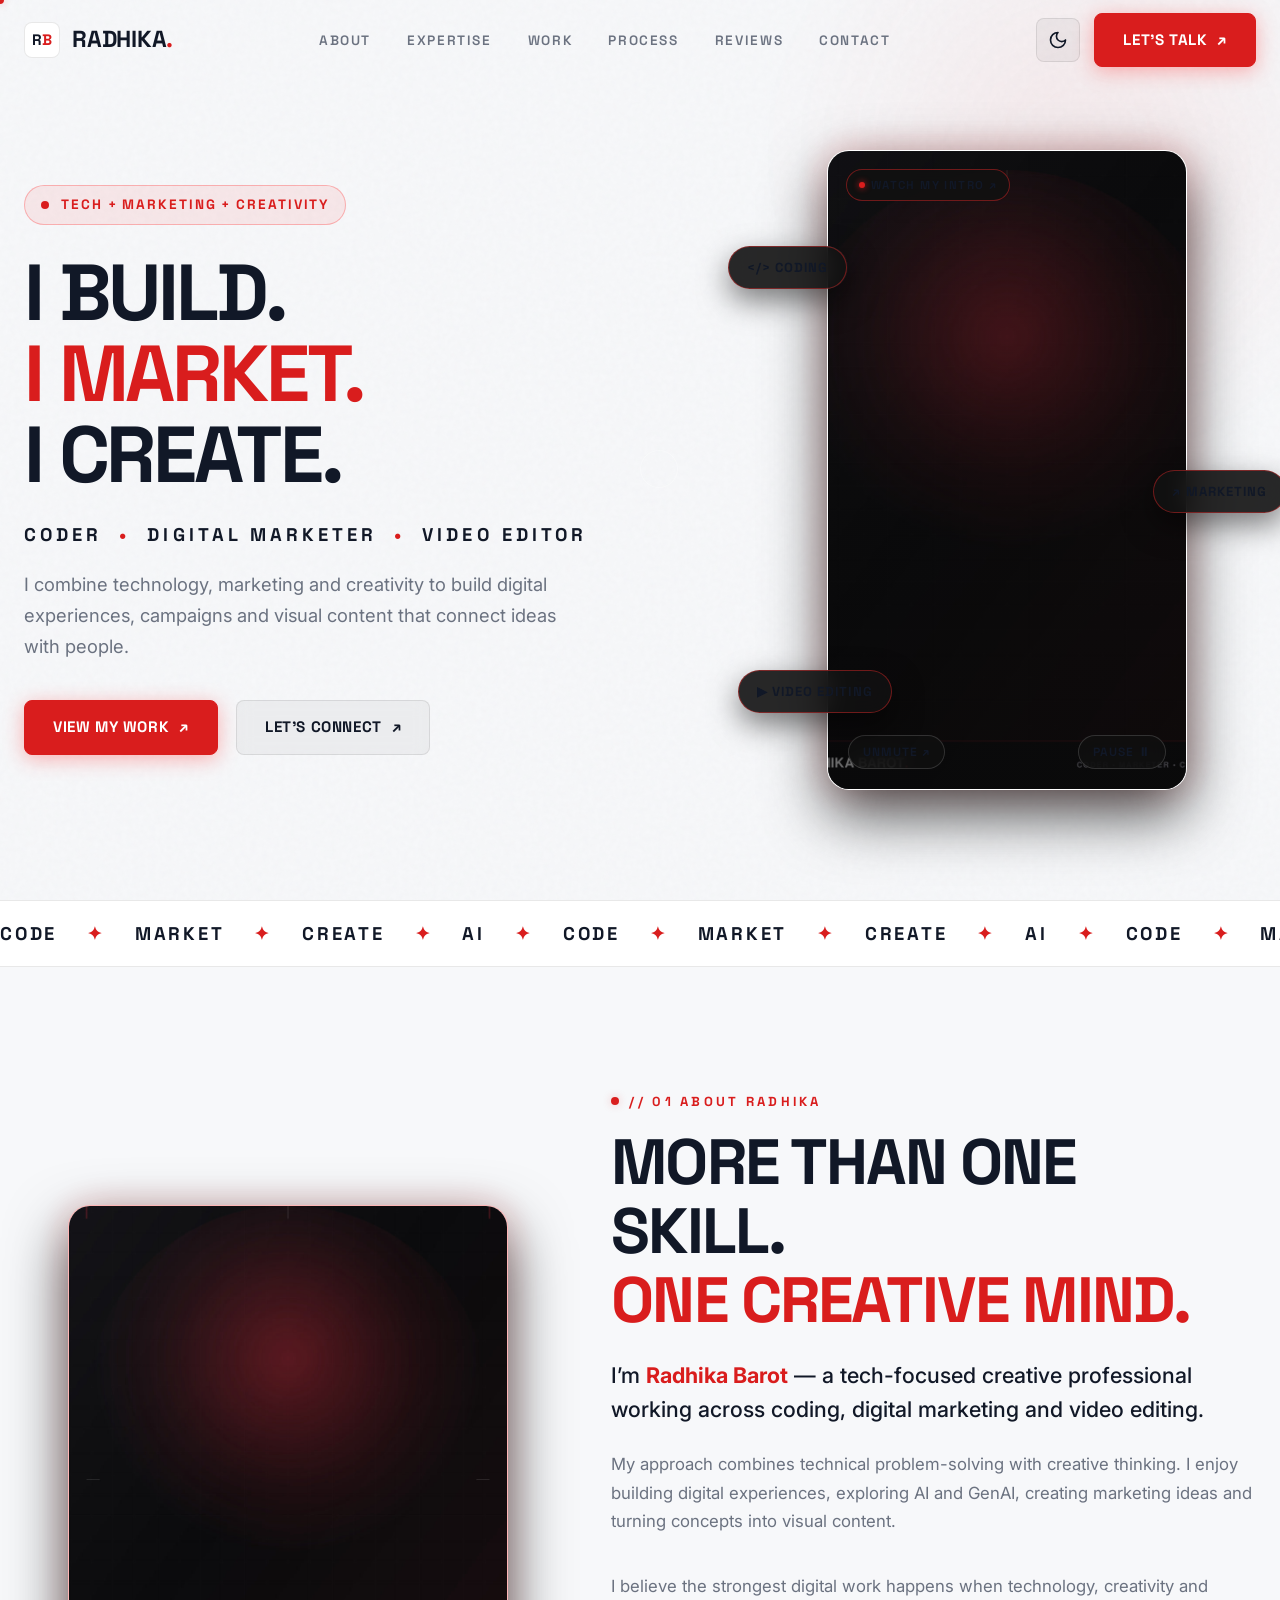
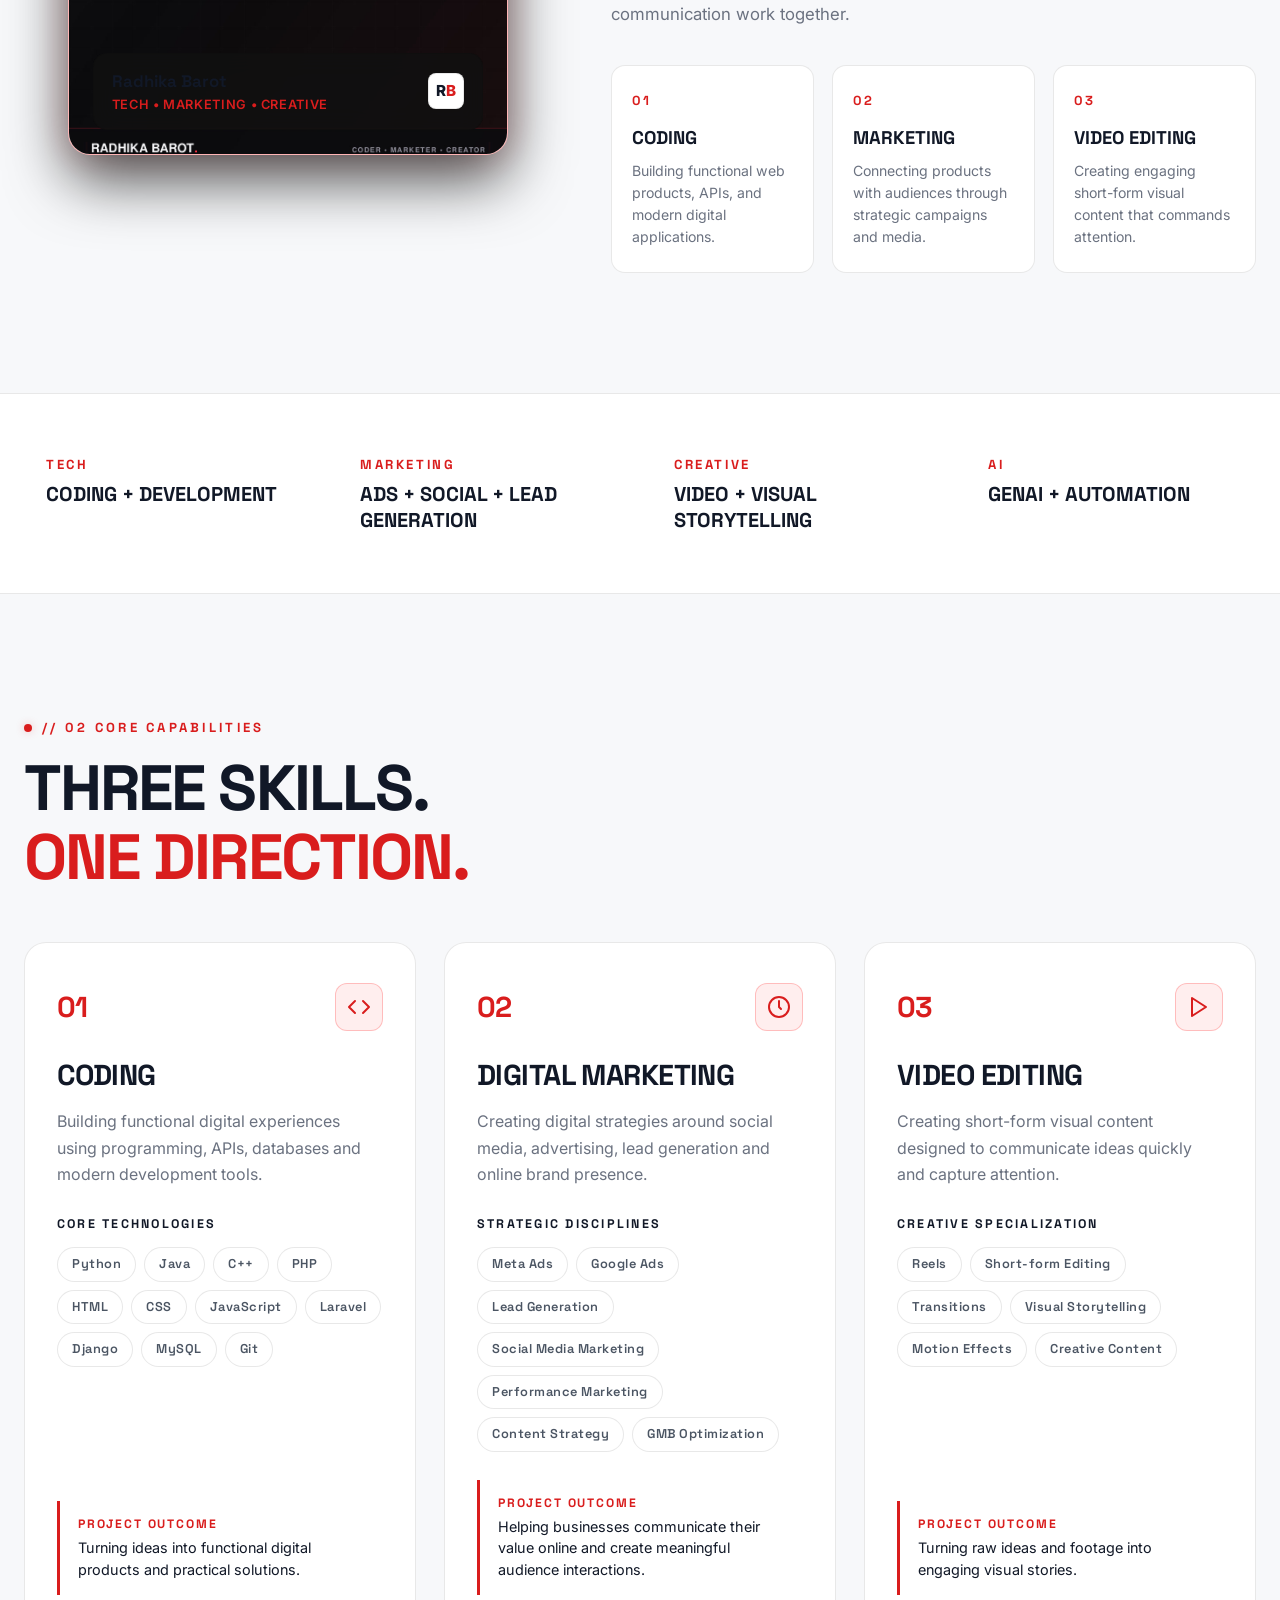
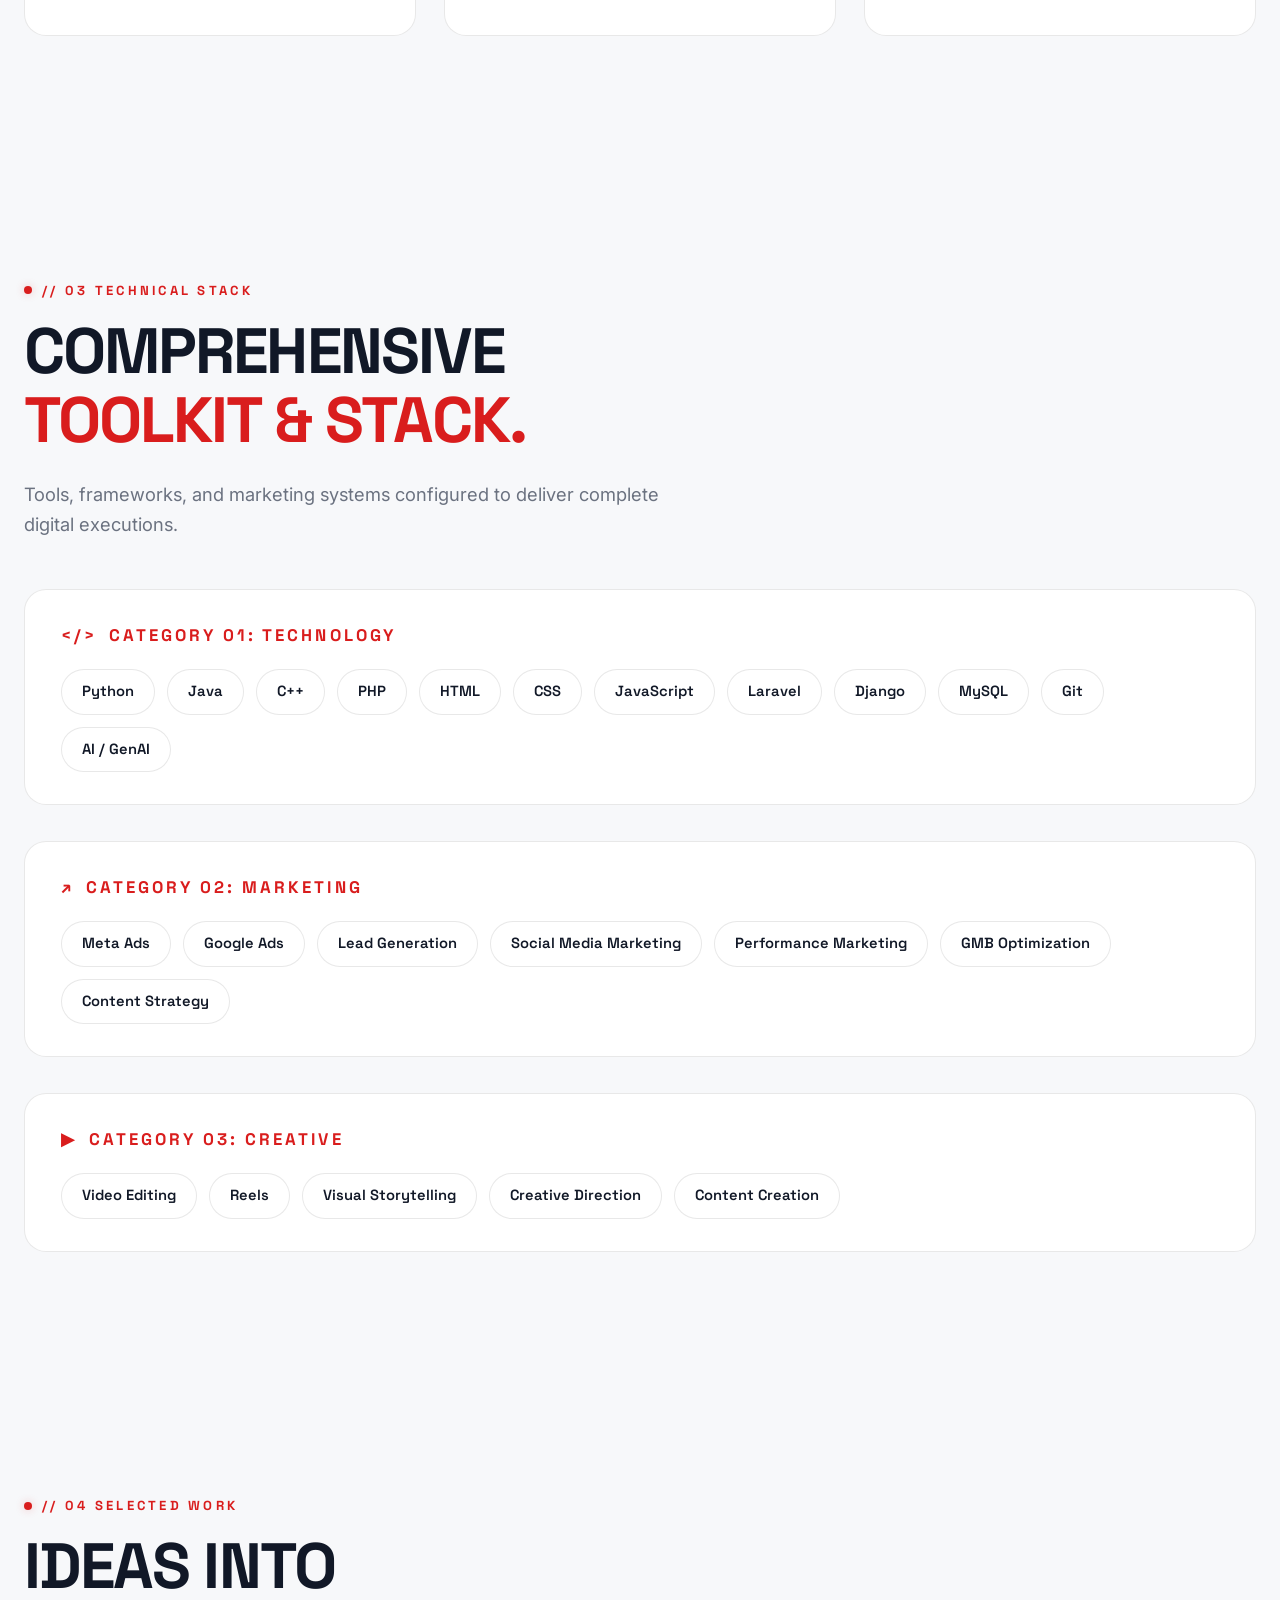
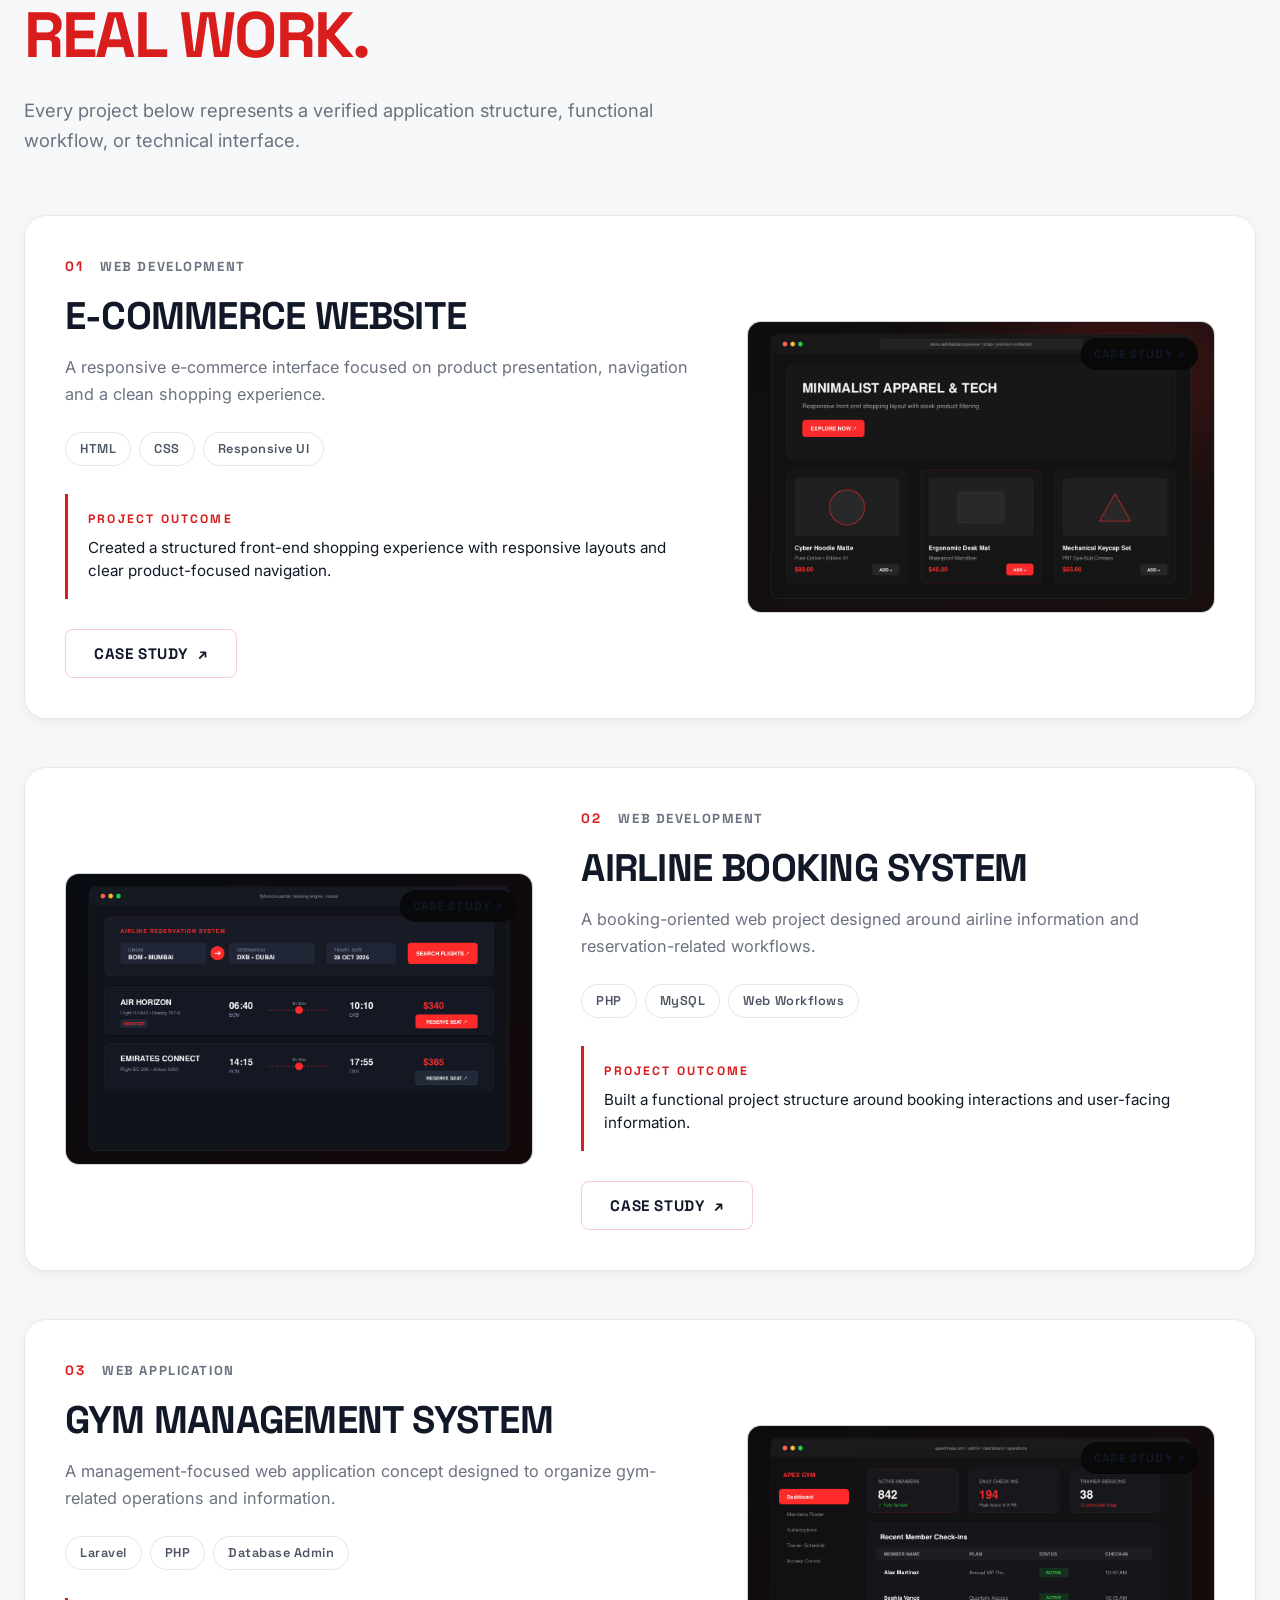
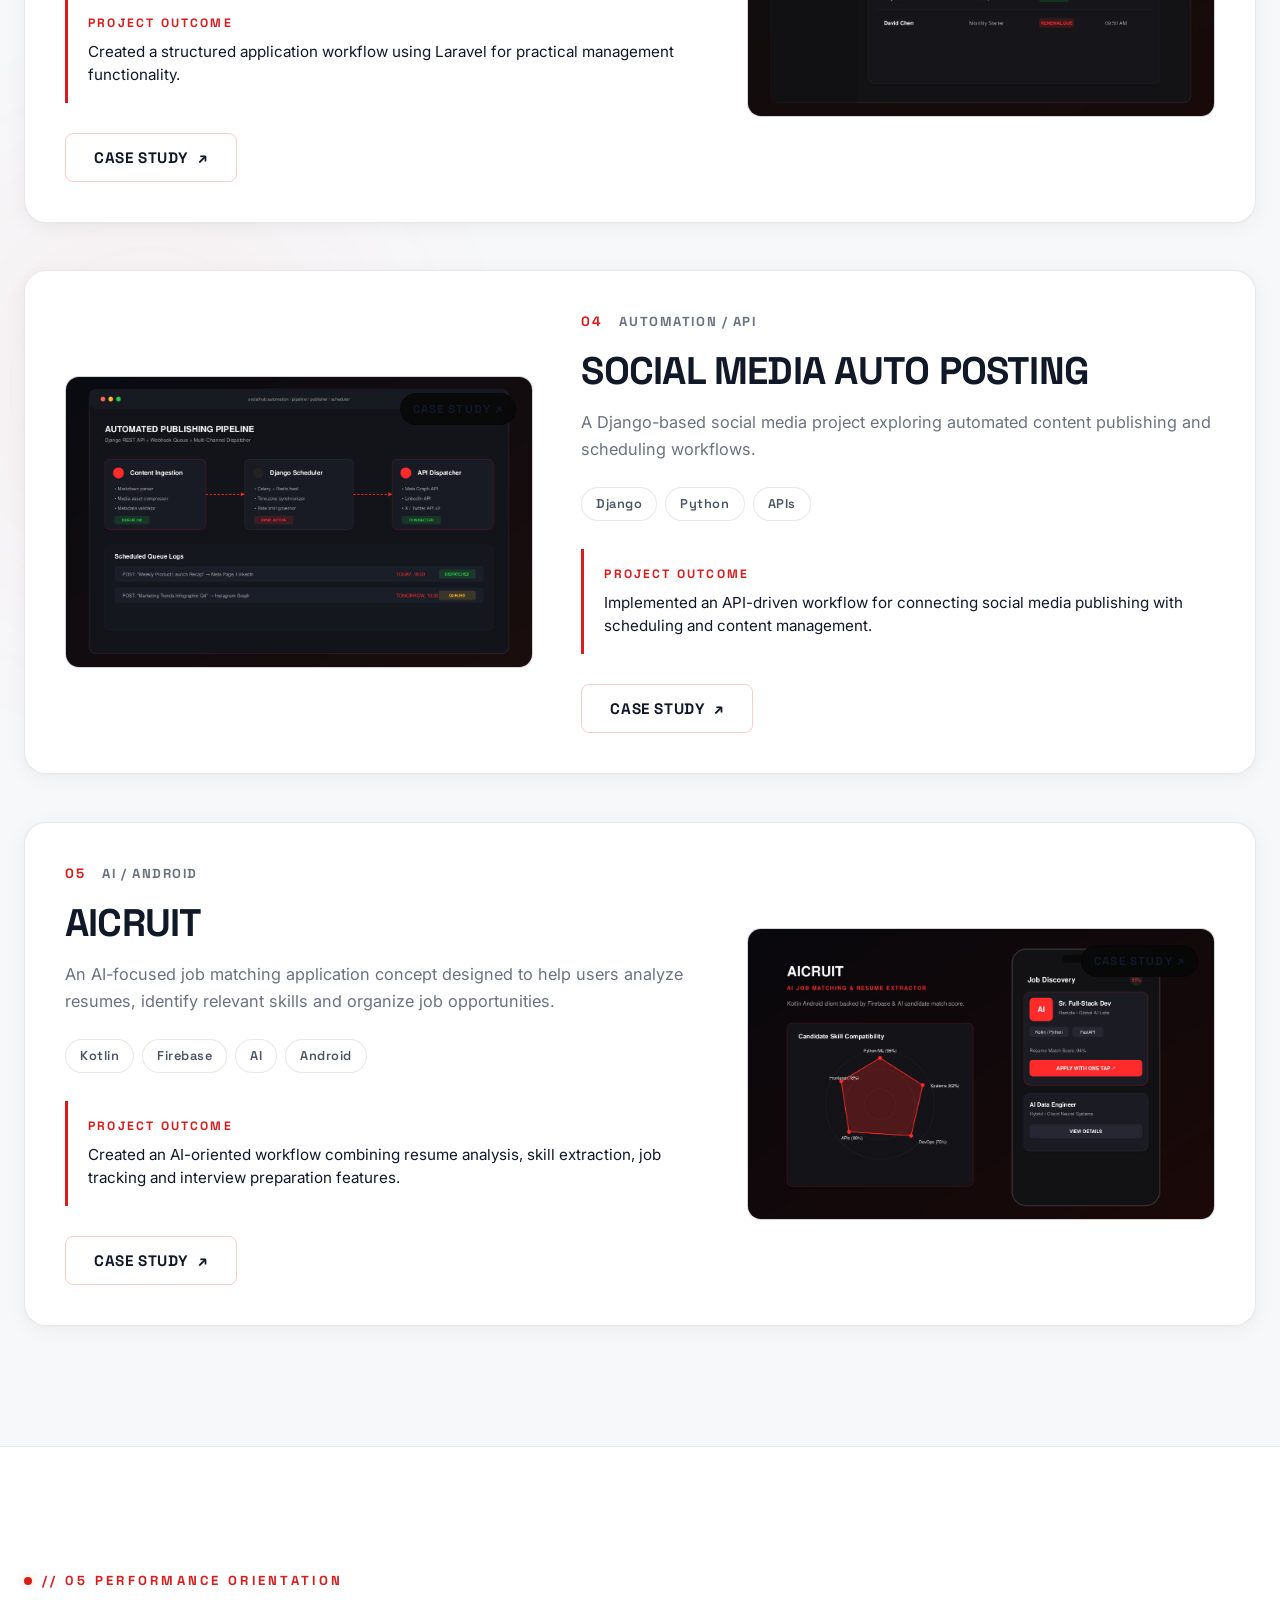
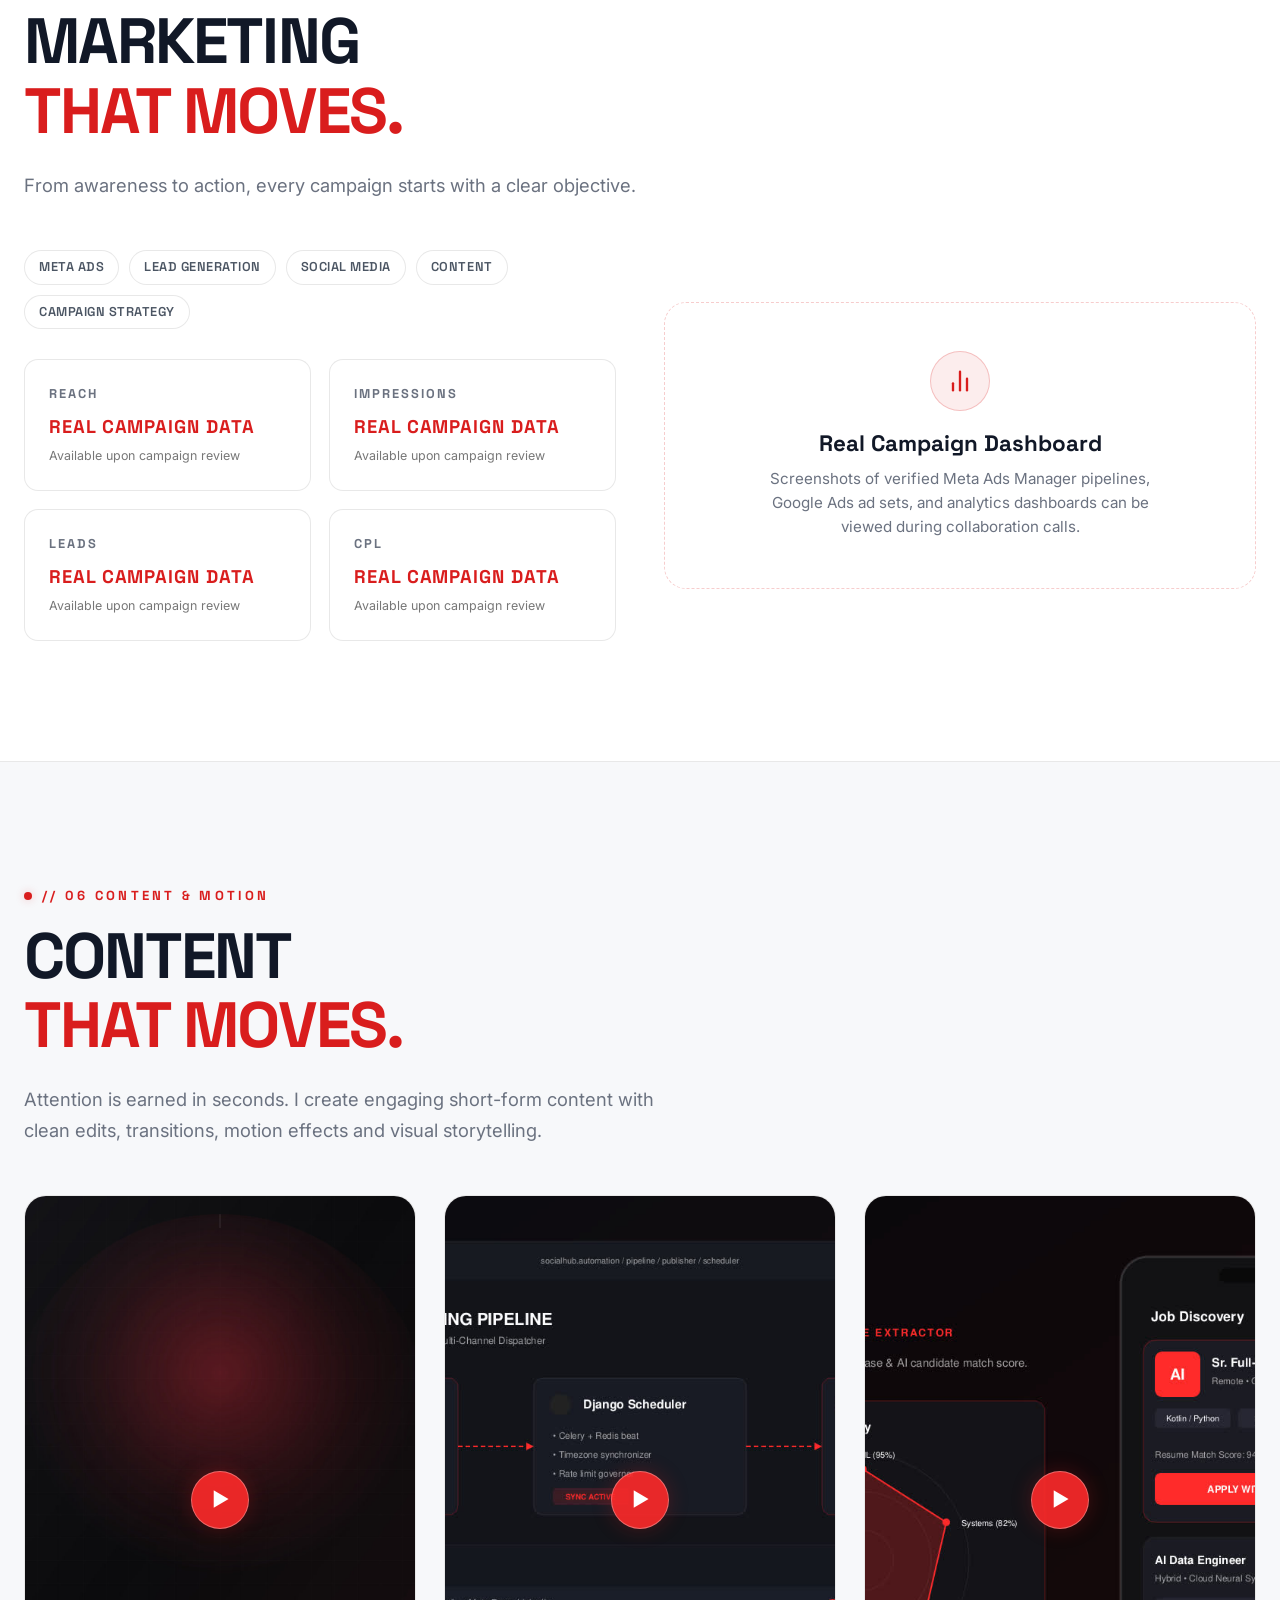
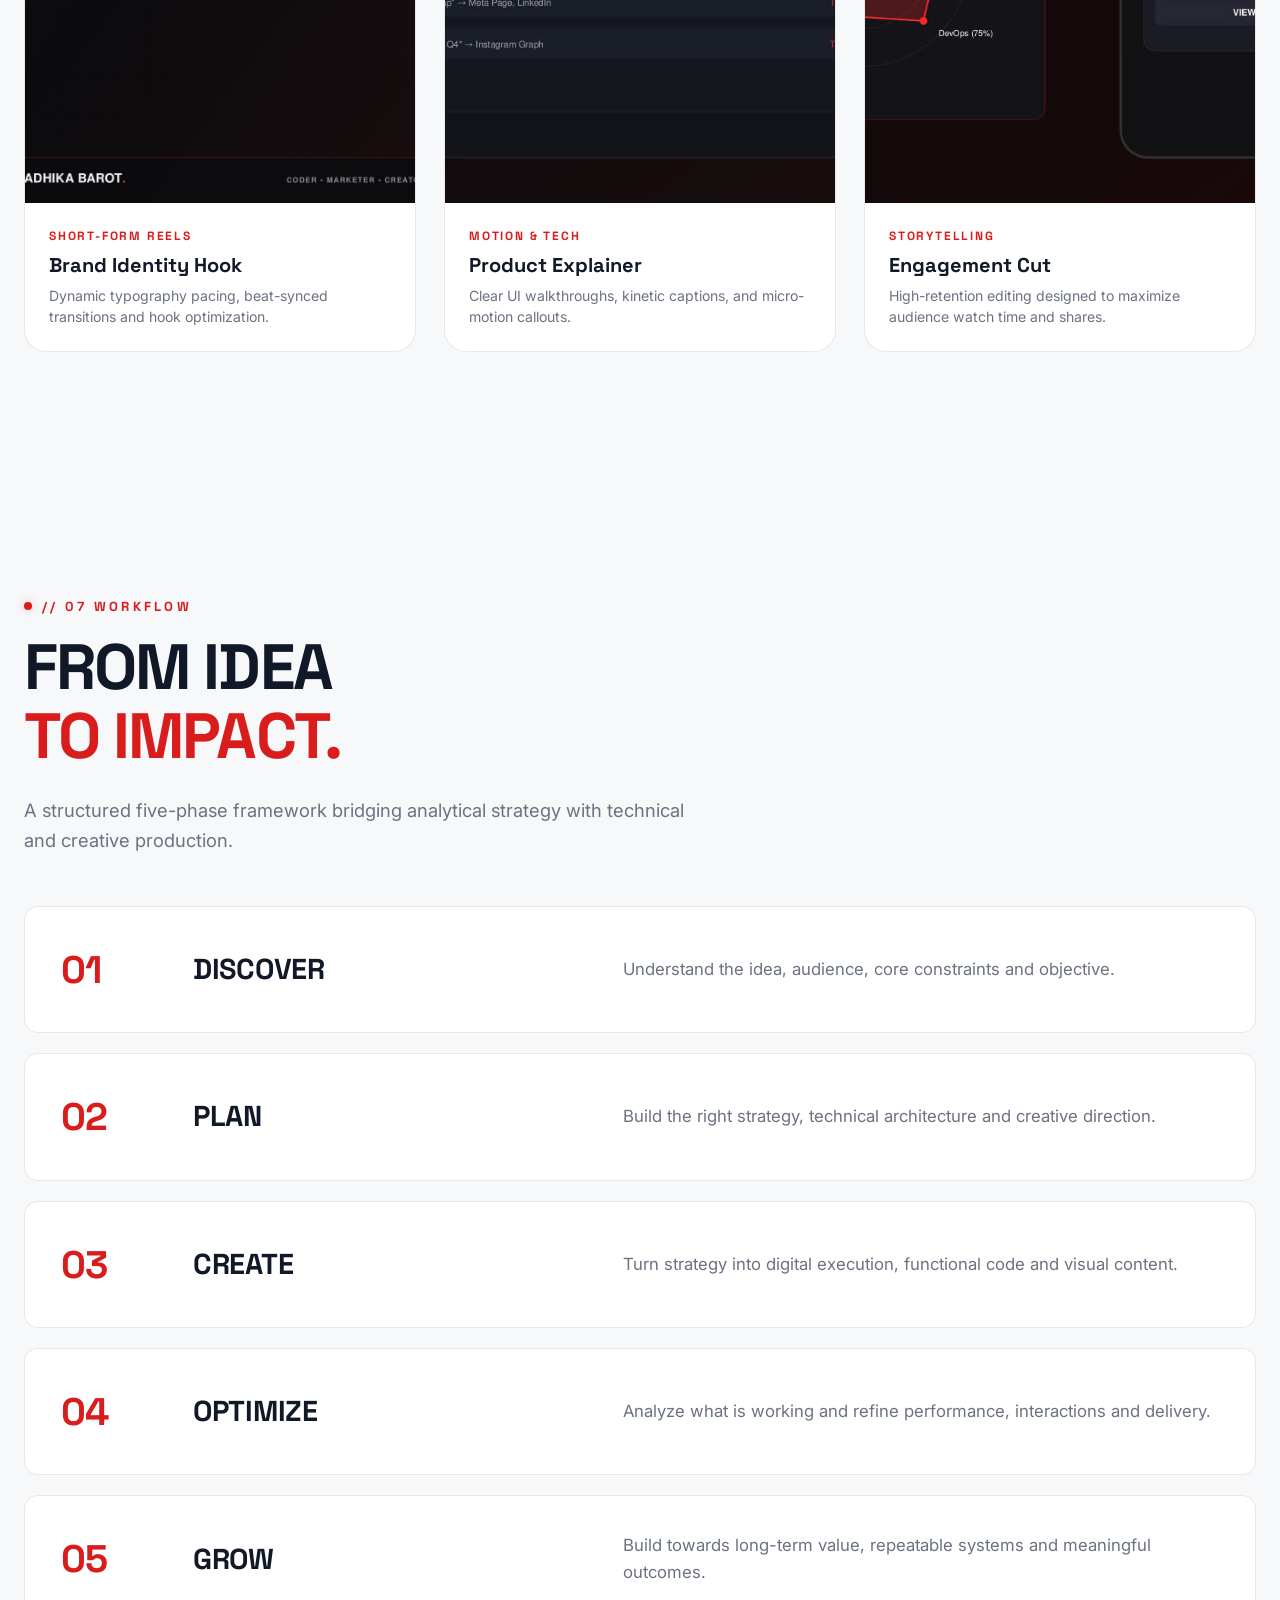
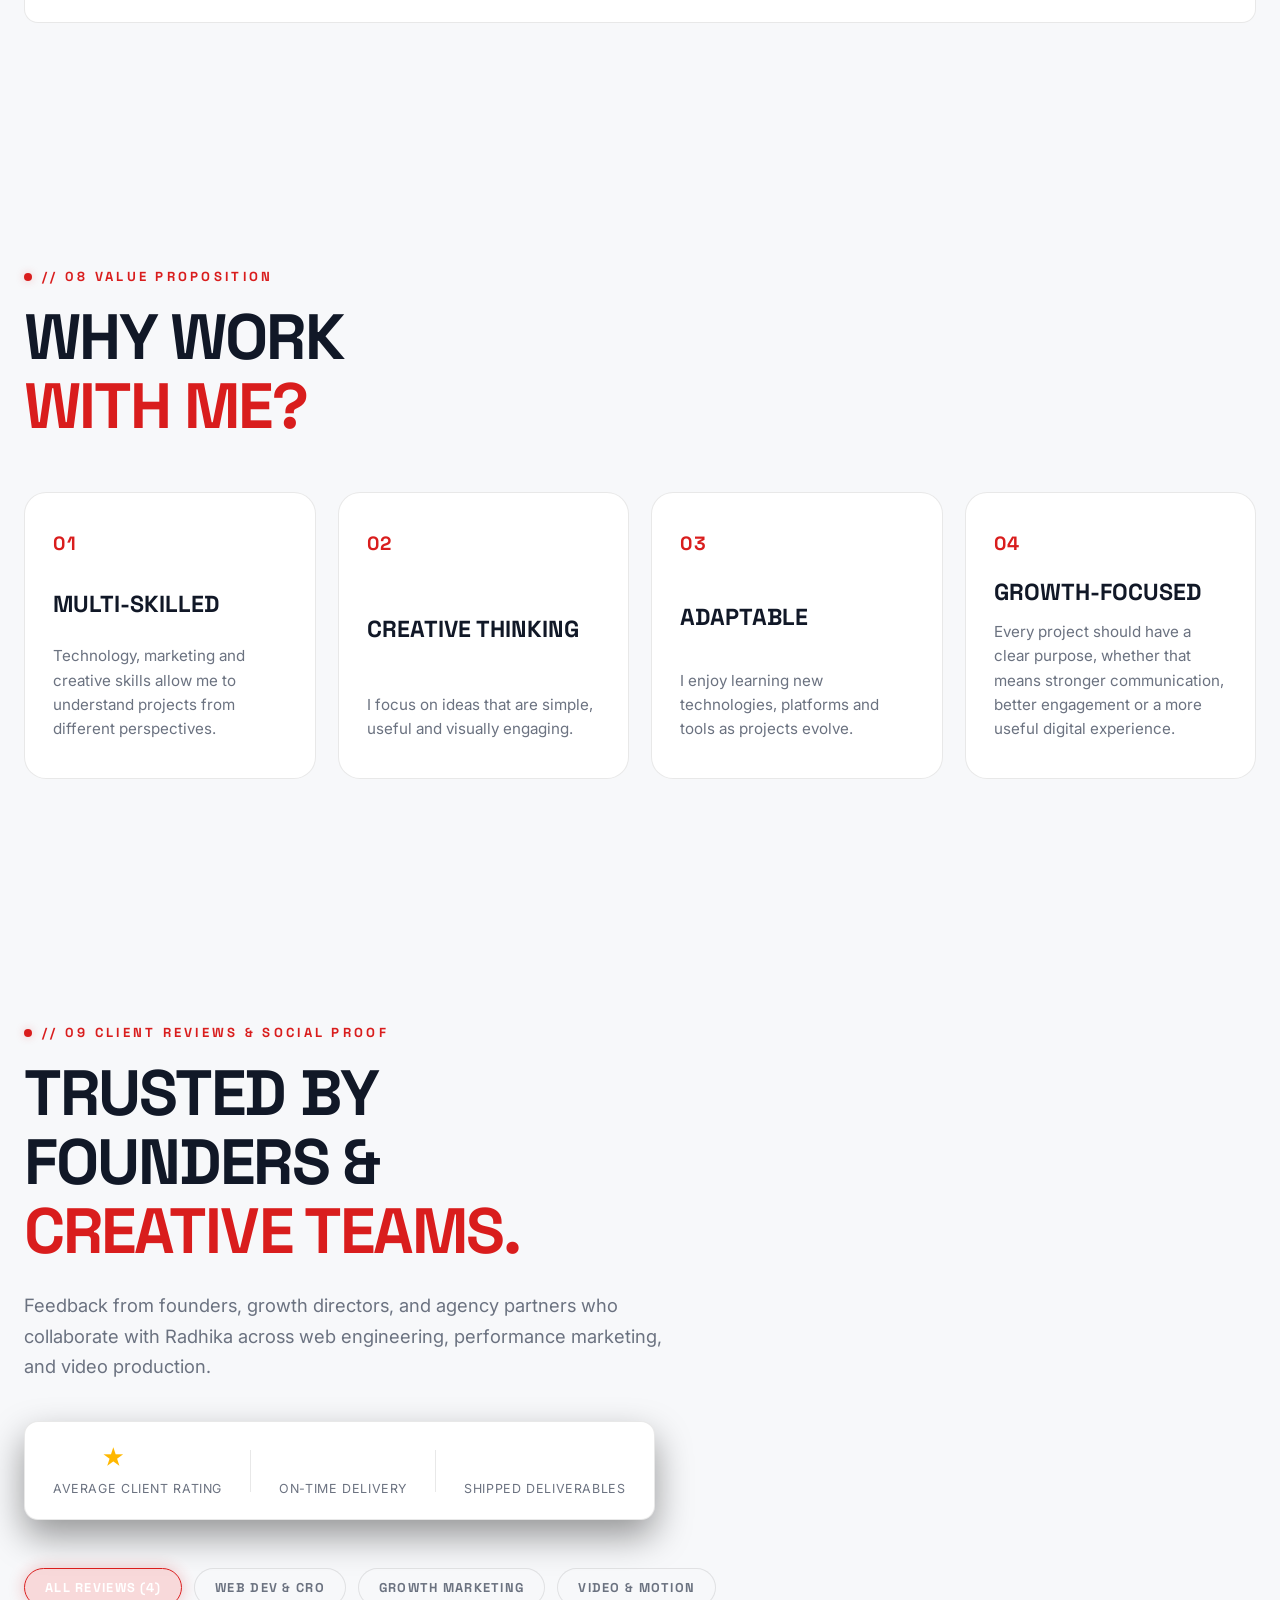
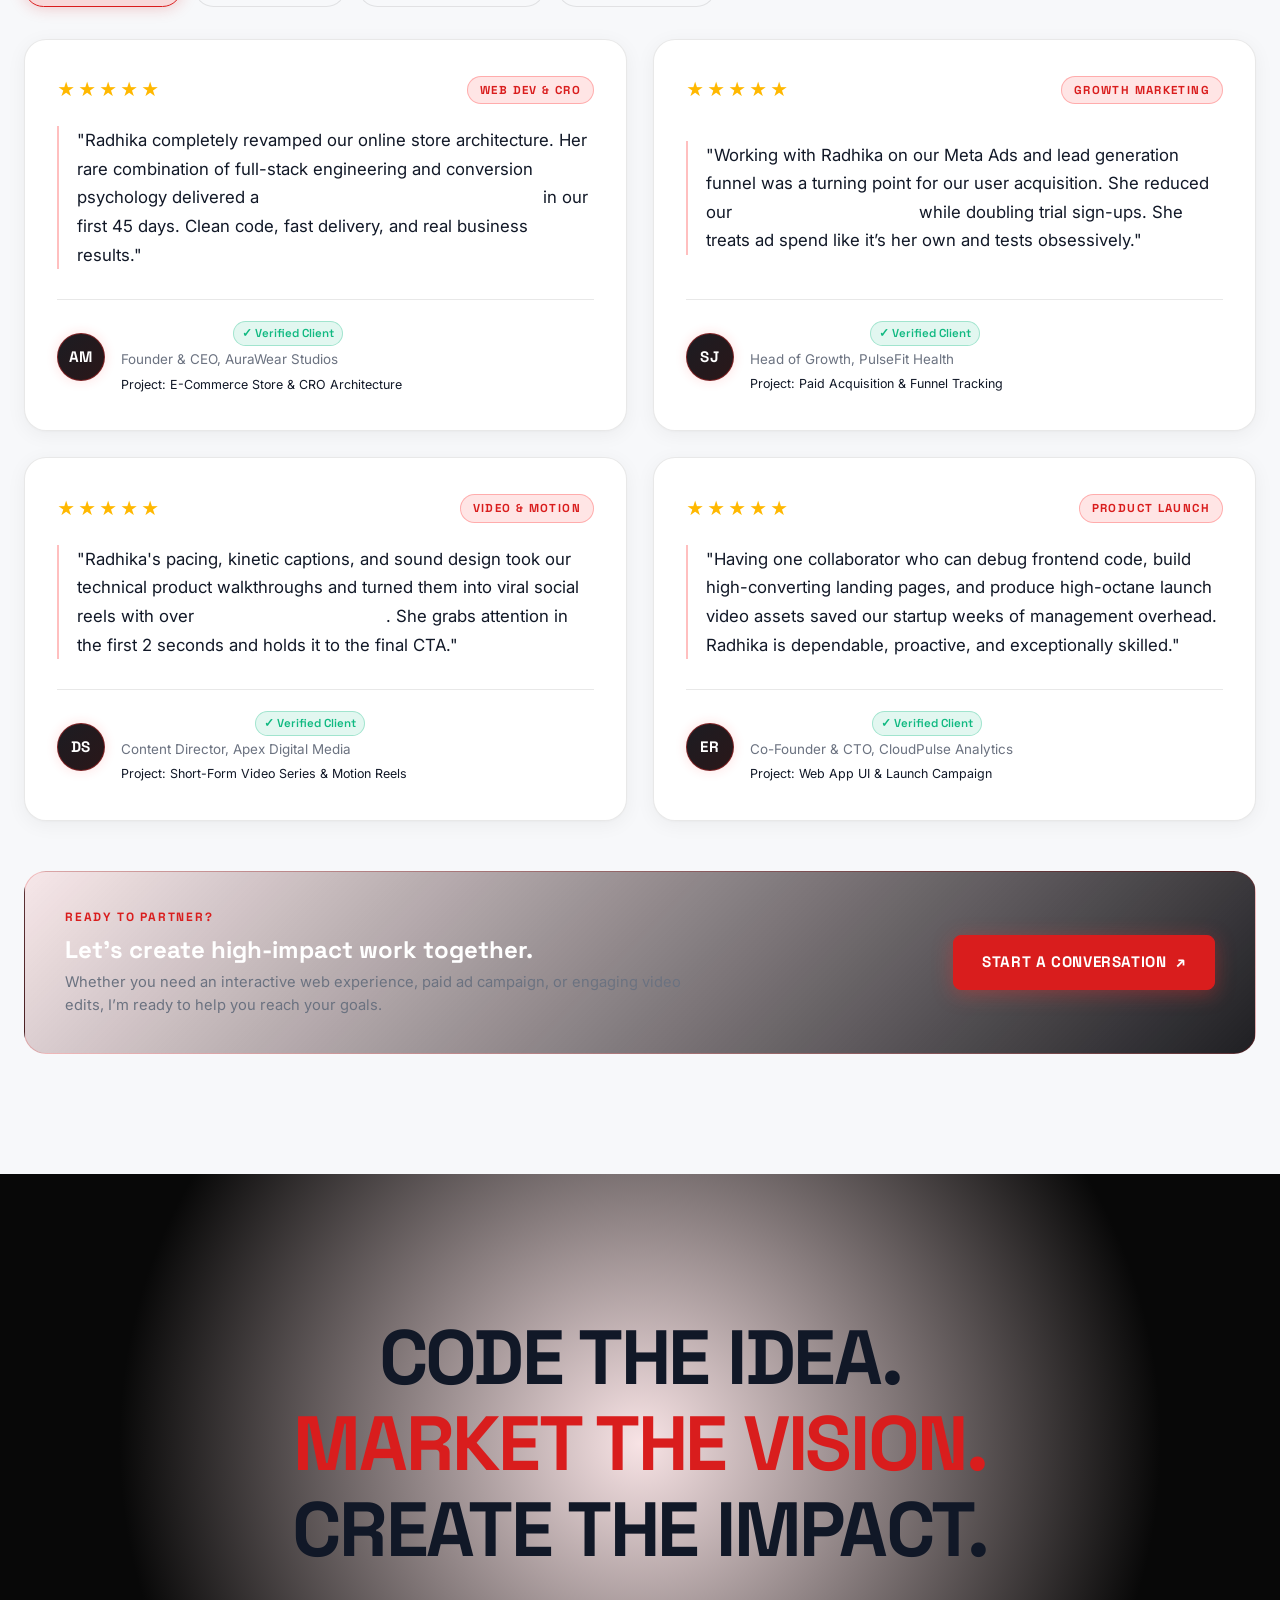
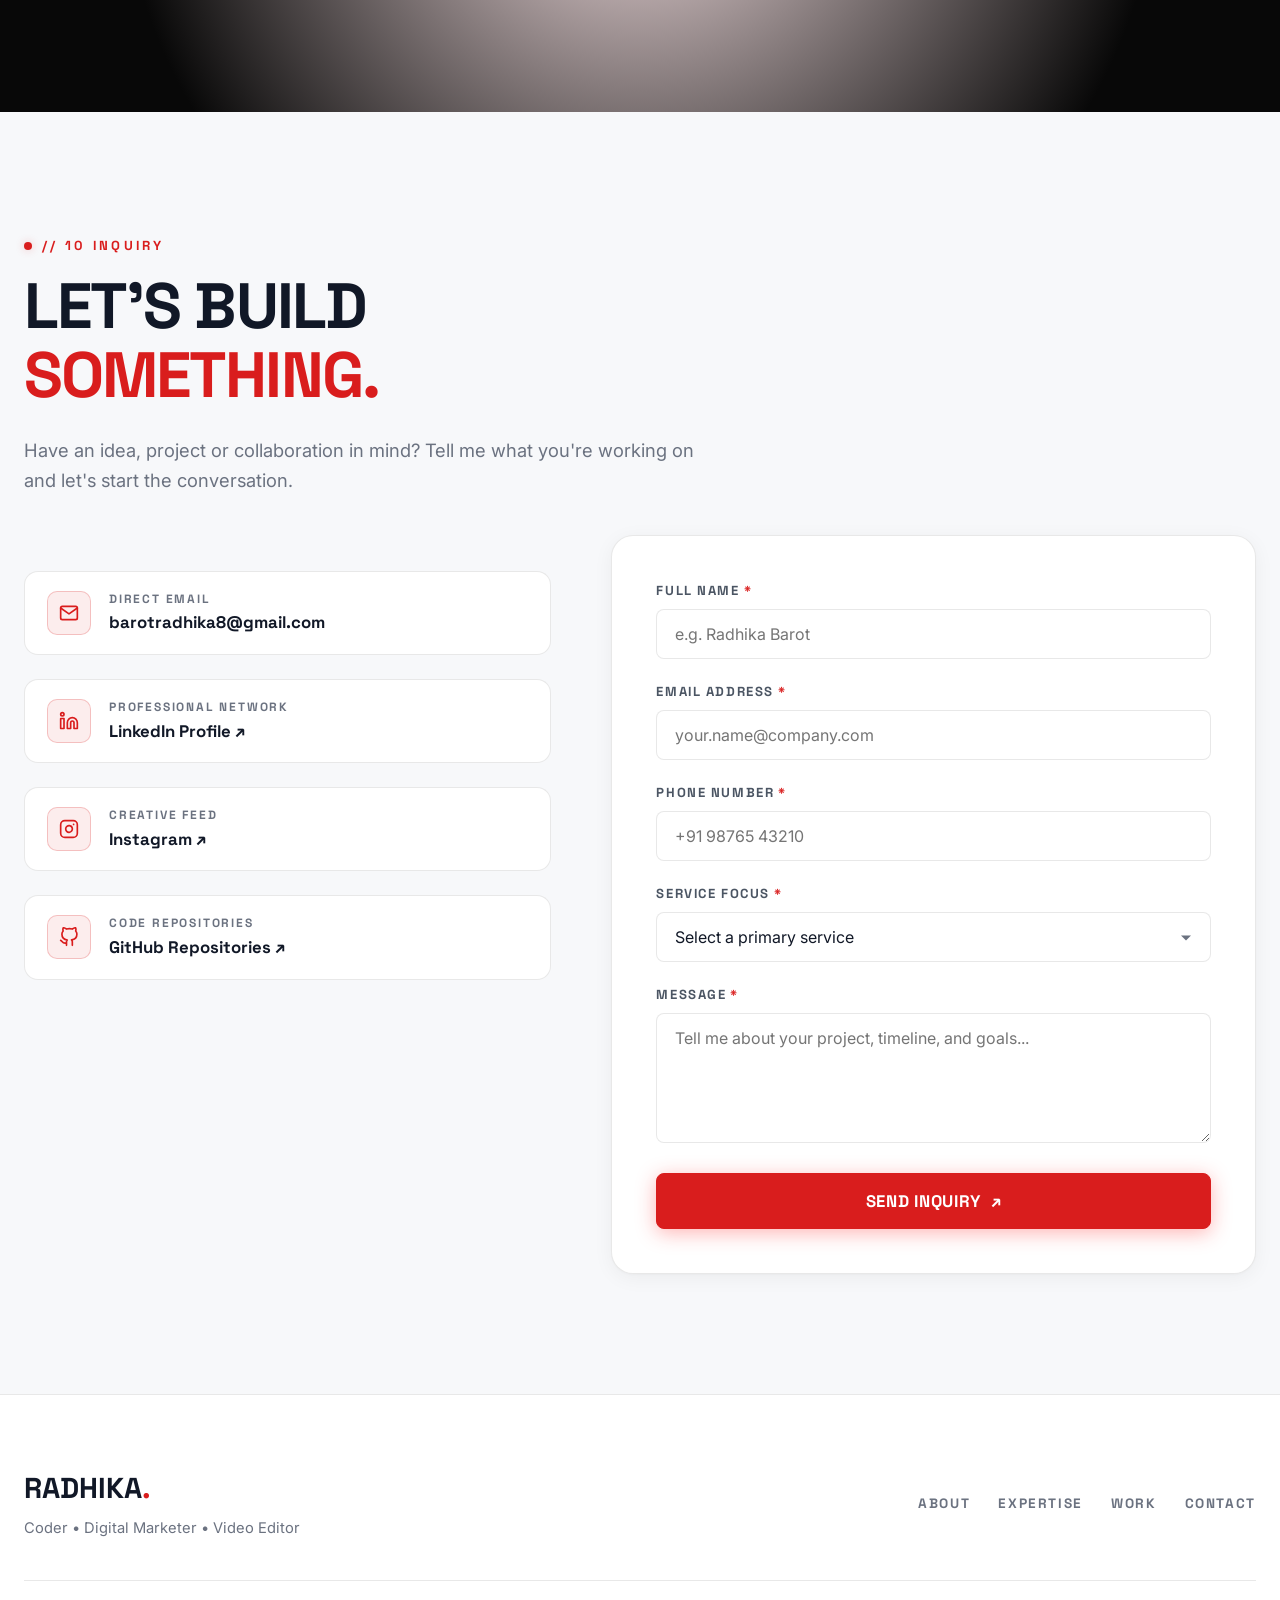
==== public/index.html @ 106100ba "feat: initialize portfolio project structure - Add base React application with Vite configuration - " ====
<!doctype html>
<html lang="en">
  <head>
    <meta charset="UTF-8" />
    <meta name="viewport" content="width=device-width, initial-scale=1.0" />
    <title>Radhika Barot — Digital Marketing Consultant, Video Editor &amp; Coder</title>
    <meta name="description" content="Radhika Barot is a coder, digital marketer and video editor combining technology, creativity and marketing to build digital experiences and visual content." />
    
    <!-- Open Graph / Facebook -->
    <meta property="og:type" content="website" />
    <meta property="og:title" content="Radhika Barot — Digital Marketing Consultant, Video Editor &amp; Coder" />
    <meta property="og:description" content="Radhika Barot is a coder, digital marketer and video editor combining technology, creativity and marketing to build digital experiences and visual content." />
    <meta property="og:image" content="assets/images/radhika-profile.jpg" />
    
    <!-- Twitter -->
    <meta name="twitter:card" content="summary_large_image" />
    <meta name="twitter:title" content="Radhika Barot — Digital Marketing Consultant, Video Editor &amp; Coder" />
    <meta name="twitter:description" content="Radhika Barot is a coder, digital marketer and video editor combining technology, creativity and marketing to build digital experiences and visual content." />
    <meta name="twitter:image" content="assets/images/radhika-profile.jpg" />
    
    <!-- Favicon & App Icons -->
    <link rel="icon" type="image/svg+xml" href="assets/logo/favicon.svg" />
    <link rel="icon" type="image/png" sizes="32x32" href="assets/logo/favicon-32x32.png" />
    <link rel="apple-touch-icon" sizes="180x180" href="assets/logo/favicon.png" />
    
    <!-- Early Theme Initialization to prevent flash of wrong theme -->
    <script>
      (function() {
        try {
          var savedTheme = localStorage.getItem('radhika-theme');
          if (savedTheme === 'light' || (!savedTheme && window.matchMedia && window.matchMedia('(prefers-color-scheme: light)').matches)) {
            document.documentElement.setAttribute('data-theme', 'light');
          } else {
            document.documentElement.setAttribute('data-theme', 'dark');
          }
        } catch (e) {}
      })();
    </script>
    
    <!-- Stylesheet -->
    <link rel="stylesheet" href="css/style.css" />

    <!-- Meta Pixel Code -->
    <script>
      !function(f,b,e,v,n,t,s)
      {if(f.fbq)return;n=f.fbq=function(){n.callMethod?
      n.callMethod.apply(n,arguments):n.queue.push(arguments)};
      if(!f._fbq)f._fbq=n;n.push=n;n.loaded=!0;n.version='2.0';
      n.queue=[];t=b.createElement(e);t.async=!0;
      t.src=v;s=b.getElementsByTagName(e)[0];
      s.parentNode.insertBefore(t,s)}(window, document,'script',
      'https://connect.facebook.net/en_US/fbevents.js');
      fbq('init', '1048726811492659');
      fbq('track', 'PageView');
    </script>
    <!-- End Meta Pixel Code -->
  </head>
  <body>
    <!-- Meta Pixel NoScript Fallback -->
    <noscript>
      <img height="1" width="1" style="display:none" alt=""
      src="https://www.facebook.com/tr?id=1048726811492659&ev=PageView&noscript=1" />
    </noscript>

    <!-- Background Ambient Glow & Noise -->
    <div class="bg-ambient-noise" aria-hidden="true"></div>
    <div class="bg-radial-glow" aria-hidden="true"></div>
    <div class="bg-radial-glow-left" aria-hidden="true"></div>

    <!-- Scroll Progress Indicator -->
    <div id="scroll-progress" aria-hidden="true"></div>

    <!-- Custom Desktop Cursor -->
    <div class="custom-cursor-dot" aria-hidden="true"></div>
    <div class="custom-cursor-circle" aria-hidden="true"></div>

    <!-- Preloader Animation -->
    <div id="preloader" role="status" aria-label="Loading Radhika Barot Portfolio">
      <div class="preloader-inner">
        <div class="preloader-logo">RADHIKA<span>.</span></div>
        <div class="preloader-tagline">
          <span id="preload-tag-code">CODE</span>
          <span class="symbol">•</span>
          <span id="preload-tag-market">MARKET</span>
          <span class="symbol">•</span>
          <span id="preload-tag-create">CREATE</span>
        </div>
        <div class="preloader-bar-wrap">
          <div class="preloader-bar"></div>
        </div>
      </div>
    </div>

    <!-- Navigation -->
    <header id="navbar">
      <div class="container nav-container">
        <a href="#hero" class="nav-logo" id="nav-brand-logo" aria-label="Radhika Barot Home">
          <div class="nav-logo-icon">R<span>B</span></div>
          <div class="nav-logo-text">RADHIKA<span>.</span></div>
        </a>

        <nav aria-label="Main Navigation">
          <ul class="nav-links">
            <li><a href="#about" class="nav-link" id="nav-link-about">ABOUT</a></li>
            <li><a href="#expertise" class="nav-link" id="nav-link-expertise">EXPERTISE</a></li>
            <li><a href="#work" class="nav-link" id="nav-link-work">WORK</a></li>
            <li><a href="#process" class="nav-link" id="nav-link-process">PROCESS</a></li>
            <li><a href="#testimonials" class="nav-link" id="nav-link-testimonials">REVIEWS</a></li>
            <li><a href="#contact" class="nav-link" id="nav-link-contact">CONTACT</a></li>
          </ul>
        </nav>

        <div class="nav-actions">
          <button type="button" class="theme-toggle-btn" id="theme-toggle-desktop" aria-label="Toggle theme" title="Toggle theme">
            <!-- Sun icon (shown in dark theme) -->
            <svg class="theme-toggle-sun" xmlns="http://www.w3.org/2000/svg" width="20" height="20" viewBox="0 0 24 24" fill="none" stroke="currentColor" stroke-width="2" stroke-linecap="round" stroke-linejoin="round" aria-hidden="true">
              <circle cx="12" cy="12" r="4"></circle>
              <path d="M12 2v2"></path>
              <path d="M12 20v2"></path>
              <path d="m4.93 4.93 1.41 1.41"></path>
              <path d="m17.66 17.66 1.41 1.41"></path>
              <path d="M2 12h2"></path>
              <path d="M20 12h2"></path>
              <path d="m6.34 17.66-1.41 1.41"></path>
              <path d="m19.07 4.93-1.41 1.41"></path>
            </svg>
            <!-- Moon icon (shown in light theme) -->
            <svg class="theme-toggle-moon" xmlns="http://www.w3.org/2000/svg" width="20" height="20" viewBox="0 0 24 24" fill="none" stroke="currentColor" stroke-width="2" stroke-linecap="round" stroke-linejoin="round" aria-hidden="true">
              <path d="M12 3a6 6 0 0 0 9 9 9 9 0 1 1-9-9Z"></path>
            </svg>
          </button>
          <a href="#contact" class="btn btn-primary" id="nav-cta-talk">
            <span>LET'S TALK</span>
            <span class="arrow">↗</span>
          </a>
          <button class="hamburger" id="hamburger-btn" aria-label="Toggle mobile menu" aria-expanded="false">
            <span></span>
            <span></span>
            <span></span>
          </button>
        </div>
      </div>
    </header>

    <!-- Fullscreen Mobile Menu -->
    <div class="mobile-menu" id="mobile-menu" aria-hidden="true">
      <button type="button" class="theme-toggle-btn mobile-theme-toggle" id="theme-toggle-mobile" aria-label="Toggle theme" title="Toggle theme">
        <svg class="theme-toggle-sun" xmlns="http://www.w3.org/2000/svg" width="20" height="20" viewBox="0 0 24 24" fill="none" stroke="currentColor" stroke-width="2" stroke-linecap="round" stroke-linejoin="round" aria-hidden="true">
          <circle cx="12" cy="12" r="4"></circle>
          <path d="M12 2v2"></path>
          <path d="M12 20v2"></path>
          <path d="m4.93 4.93 1.41 1.41"></path>
          <path d="m17.66 17.66 1.41 1.41"></path>
          <path d="M2 12h2"></path>
          <path d="M20 12h2"></path>
          <path d="m6.34 17.66-1.41 1.41"></path>
          <path d="m19.07 4.93-1.41 1.41"></path>
        </svg>
        <svg class="theme-toggle-moon" xmlns="http://www.w3.org/2000/svg" width="20" height="20" viewBox="0 0 24 24" fill="none" stroke="currentColor" stroke-width="2" stroke-linecap="round" stroke-linejoin="round" aria-hidden="true">
          <path d="M12 3a6 6 0 0 0 9 9 9 9 0 1 1-9-9Z"></path>
        </svg>
        <span class="mobile-theme-label">Switch Theme</span>
      </button>
      <ul class="mobile-menu-links">
        <li><a href="#hero" class="mobile-menu-link">HOME</a></li>
        <li><a href="#about" class="mobile-menu-link">ABOUT</a></li>
        <li><a href="#expertise" class="mobile-menu-link">EXPERTISE</a></li>
        <li><a href="#work" class="mobile-menu-link">WORK</a></li>
        <li><a href="#marketing-performance" class="mobile-menu-link">MARKETING</a></li>
        <li><a href="#video-editing" class="mobile-menu-link">VIDEO</a></li>
        <li><a href="#process" class="mobile-menu-link">PROCESS</a></li>
        <li><a href="#testimonials" class="mobile-menu-link">TESTIMONIALS</a></li>
        <li><a href="#contact" class="mobile-menu-link">CONTACT</a></li>
      </ul>
      <a href="#contact" class="btn btn-primary" id="mobile-menu-cta">
        <span>LET'S TALK</span>
        <span class="arrow">↗</span>
      </a>
    </div>

    <main>
      <!-- ==================================================
           07. HERO SECTION
           ================================================== -->
      <section id="hero" class="section">
        <div class="container hero-grid">
          <div class="hero-content reveal-fade-up">
            <div class="hero-eyebrow">
              <span class="hero-eyebrow-dot"></span>
              <span>TECH + MARKETING + CREATIVITY</span>
            </div>

            <h1 class="hero-headline">
              <span class="line-reveal">I BUILD.</span>
              <span class="line-reveal accent-red">I MARKET.</span>
              <span class="line-reveal">I CREATE.</span>
            </h1>

            <div class="hero-positioning">
              CODER <span>•</span> DIGITAL MARKETER <span>•</span> VIDEO EDITOR
            </div>

            <p class="hero-desc">
              I combine technology, marketing and creativity to build digital experiences, campaigns and visual content that connect ideas with people.
            </p>

            <div class="hero-cta-group">
              <a href="#work" class="btn btn-primary" id="hero-btn-work">
                <span>VIEW MY WORK</span>
                <span class="arrow">↗</span>
              </a>
              <a href="#contact" class="btn btn-secondary" id="hero-btn-connect">
                <span>LET'S CONNECT</span>
                <span class="arrow">↗</span>
              </a>
            </div>
          </div>

          <!-- Hero Video Container (9:16 Vertical) -->
          <div class="hero-visual-wrap reveal-fade-up">
            <div class="floating-tag floating-tag-coding">&lt;/&gt; CODING</div>
            <div class="floating-tag floating-tag-marketing">↗ MARKETING</div>
            <div class="floating-tag floating-tag-video">▶ VIDEO EDITING</div>

            <div class="hero-video-card" id="hero-video-container" title="Watch Radhika's Intro Video">
              <div class="hero-badge-top">
                <span class="live-dot"></span>
                <span>WATCH MY INTRO ↗</span>
              </div>

              <video 
                id="hero-video" 
                class="hero-video-element"
                autoplay 
                muted 
                loop 
                playsinline 
                preload="metadata"
                poster="assets/images/radhika-profile.jpg"
              >
                <source src="assets/video/radhika-intro.mp4" type="video/mp4" />
                Your browser does not support HTML5 video.
              </video>

              <div class="hero-video-overlay"></div>

              <div class="hero-video-controls">
                <button type="button" class="hero-video-btn" id="hero-video-sound-toggle" aria-label="Toggle video sound">
                  <span>UNMUTE ↗</span>
                </button>
                <button type="button" class="hero-video-btn" id="hero-video-play-toggle" aria-label="Play or pause video">
                  <span>PAUSE ⏸</span>
                </button>
              </div>
            </div>
          </div>
        </div>
      </section>

      <!-- ==================================================
           15. INFINITE MARQUEE
           ================================================== -->
      <div class="marquee-container" id="marquee">
        <div class="marquee-track" aria-hidden="true">
          <div class="marquee-item">CODE <span class="symbol">✦</span> MARKET <span class="symbol">✦</span> CREATE <span class="symbol">✦</span> AI <span class="symbol">✦</span> CODE <span class="symbol">✦</span> MARKET <span class="symbol">✦</span> CREATE <span class="symbol">✦</span> AI <span class="symbol">✦</span></div>
          <div class="marquee-item">CODE <span class="symbol">✦</span> MARKET <span class="symbol">✦</span> CREATE <span class="symbol">✦</span> AI <span class="symbol">✦</span> CODE <span class="symbol">✦</span> MARKET <span class="symbol">✦</span> CREATE <span class="symbol">✦</span> AI <span class="symbol">✦</span></div>
        </div>
      </div>

      <!-- ==================================================
           11. ABOUT SECTION
           ================================================== -->
      <section id="about" class="section">
        <div class="container">
          <div class="about-grid">
            <div class="about-photo-wrapper reveal-fade-up">
              <div class="about-photo-frame" id="about-profile-card">
                <img 
                  src="assets/images/radhika-profile.jpg" 
                  alt="Radhika Barot" 
                  class="about-photo-img" 
                  loading="lazy" 
                  id="about-photo"
                />
                <div class="about-photo-badge">
                  <div>
                    <div class="about-photo-badge-name">Radhika Barot</div>
                    <div class="about-photo-badge-role">TECH • MARKETING • CREATIVE</div>
                  </div>
                  <div class="nav-logo-icon">R<span>B</span></div>
                </div>
              </div>
            </div>

            <div class="about-content reveal-fade-up">
              <div class="section-label">// 01 ABOUT RADHIKA</div>
              <h2 class="section-title">
                MORE THAN ONE SKILL.<br />
                <span class="text-red">ONE CREATIVE MIND.</span>
              </h2>

              <p class="about-text-lead">
                I’m <span>Radhika Barot</span> — a tech-focused creative professional working across coding, digital marketing and video editing.
              </p>

              <p class="about-text-p">
                My approach combines technical problem-solving with creative thinking. I enjoy building digital experiences, exploring AI and GenAI, creating marketing ideas and turning concepts into visual content.
              </p>

              <p class="about-text-p">
                I believe the strongest digital work happens when technology, creativity and communication work together.
              </p>

              <div class="about-focus-cards">
                <div class="focus-card" id="focus-card-coding">
                  <div class="focus-card-number">01</div>
                  <div class="focus-card-title">CODING</div>
                  <div class="focus-card-desc">Building functional web products, APIs, and modern digital applications.</div>
                </div>

                <div class="focus-card" id="focus-card-marketing">
                  <div class="focus-card-number">02</div>
                  <div class="focus-card-title">MARKETING</div>
                  <div class="focus-card-desc">Connecting products with audiences through strategic campaigns and media.</div>
                </div>

                <div class="focus-card" id="focus-card-video">
                  <div class="focus-card-number">03</div>
                  <div class="focus-card-title">VIDEO EDITING</div>
                  <div class="focus-card-desc">Creating engaging short-form visual content that commands attention.</div>
                </div>
              </div>
            </div>
          </div>
        </div>
      </section>

      <!-- ==================================================
           12. PERSONAL BRAND STATS (NO FAKE NUMBERS)
           ================================================== -->
      <section class="brand-stats-section" id="brand-stats" aria-label="Brand Pillars">
        <div class="container">
          <div class="stats-grid">
            <div class="stat-block reveal-fade-up" id="stat-pillar-tech">
              <div class="stat-category">TECH</div>
              <div class="stat-pillar">CODING + DEVELOPMENT</div>
            </div>

            <div class="stat-block reveal-fade-up" id="stat-pillar-marketing">
              <div class="stat-category">MARKETING</div>
              <div class="stat-pillar">ADS + SOCIAL + LEAD GENERATION</div>
            </div>

            <div class="stat-block reveal-fade-up" id="stat-pillar-creative">
              <div class="stat-category">CREATIVE</div>
              <div class="stat-pillar">VIDEO + VISUAL STORYTELLING</div>
            </div>

            <div class="stat-block reveal-fade-up" id="stat-pillar-ai">
              <div class="stat-category">AI</div>
              <div class="stat-pillar">GENAI + AUTOMATION</div>
            </div>
          </div>
        </div>
      </section>

      <!-- ==================================================
           13. EXPERTISE SECTION
           ================================================== -->
      <section id="expertise" class="section">
        <div class="container">
          <div class="reveal-fade-up">
            <div class="section-label">// 02 CORE CAPABILITIES</div>
            <h2 class="section-title">
              THREE SKILLS.<br />
              <span class="text-red">ONE DIRECTION.</span>
            </h2>
          </div>

          <div class="expertise-grid">
            <!-- Card 01: Coding -->
            <div class="expertise-card reveal-fade-up" id="expertise-coding-card">
              <div>
                <div class="expertise-header">
                  <span class="expertise-num">01</span>
                  <div class="expertise-icon">
                    <svg xmlns="http://www.w3.org/2000/svg" width="24" height="24" viewBox="0 0 24 24" fill="none" stroke="currentColor" stroke-width="2" stroke-linecap="round" stroke-linejoin="round"><polyline points="16 18 22 12 16 6"></polyline><polyline points="8 6 2 12 8 18"></polyline></svg>
                  </div>
                </div>
                <h3 class="expertise-title">CODING</h3>
                <p class="expertise-desc">
                  Building functional digital experiences using programming, APIs, databases and modern development tools.
                </p>
                <div class="expertise-subheading">Core Technologies</div>
                <div class="expertise-tags">
                  <span class="pill">Python</span>
                  <span class="pill">Java</span>
                  <span class="pill">C++</span>
                  <span class="pill">PHP</span>
                  <span class="pill">HTML</span>
                  <span class="pill">CSS</span>
                  <span class="pill">JavaScript</span>
                  <span class="pill">Laravel</span>
                  <span class="pill">Django</span>
                  <span class="pill">MySQL</span>
                  <span class="pill">Git</span>
                </div>
              </div>
              <div class="expertise-outcome">
                <strong>Project Outcome</strong>
                Turning ideas into functional digital products and practical solutions.
              </div>
            </div>

            <!-- Card 02: Digital Marketing -->
            <div class="expertise-card reveal-fade-up" id="expertise-marketing-card">
              <div>
                <div class="expertise-header">
                  <span class="expertise-num">02</span>
                  <div class="expertise-icon">
                    <svg xmlns="http://www.w3.org/2000/svg" width="24" height="24" viewBox="0 0 24 24" fill="none" stroke="currentColor" stroke-width="2" stroke-linecap="round" stroke-linejoin="round"><circle cx="12" cy="12" r="10"></circle><polyline points="12 6 12 12 14 14"></polyline></svg>
                  </div>
                </div>
                <h3 class="expertise-title">DIGITAL MARKETING</h3>
                <p class="expertise-desc">
                  Creating digital strategies around social media, advertising, lead generation and online brand presence.
                </p>
                <div class="expertise-subheading">Strategic Disciplines</div>
                <div class="expertise-tags">
                  <span class="pill">Meta Ads</span>
                  <span class="pill">Google Ads</span>
                  <span class="pill">Lead Generation</span>
                  <span class="pill">Social Media Marketing</span>
                  <span class="pill">Performance Marketing</span>
                  <span class="pill">Content Strategy</span>
                  <span class="pill">GMB Optimization</span>
                </div>
              </div>
              <div class="expertise-outcome">
                <strong>Project Outcome</strong>
                Helping businesses communicate their value online and create meaningful audience interactions.
              </div>
            </div>

            <!-- Card 03: Video Editing -->
            <div class="expertise-card reveal-fade-up" id="expertise-video-card">
              <div>
                <div class="expertise-header">
                  <span class="expertise-num">03</span>
                  <div class="expertise-icon">
                    <svg xmlns="http://www.w3.org/2000/svg" width="24" height="24" viewBox="0 0 24 24" fill="none" stroke="currentColor" stroke-width="2" stroke-linecap="round" stroke-linejoin="round"><polygon points="5 3 19 12 5 21 5 3"></polygon></svg>
                  </div>
                </div>
                <h3 class="expertise-title">VIDEO EDITING</h3>
                <p class="expertise-desc">
                  Creating short-form visual content designed to communicate ideas quickly and capture attention.
                </p>
                <div class="expertise-subheading">Creative Specialization</div>
                <div class="expertise-tags">
                  <span class="pill">Reels</span>
                  <span class="pill">Short-form Editing</span>
                  <span class="pill">Transitions</span>
                  <span class="pill">Visual Storytelling</span>
                  <span class="pill">Motion Effects</span>
                  <span class="pill">Creative Content</span>
                </div>
              </div>
              <div class="expertise-outcome">
                <strong>Project Outcome</strong>
                Turning raw ideas and footage into engaging visual stories.
              </div>
            </div>
          </div>
        </div>
      </section>

      <!-- ==================================================
           14. SKILLS WALL
           ================================================== -->
      <section id="skills" class="section skills-section">
        <div class="container">
          <div class="reveal-fade-up">
            <div class="section-label">// 03 TECHNICAL STACK</div>
            <h2 class="section-title">
              COMPREHENSIVE<br />
              <span class="text-red">TOOLKIT &amp; STACK.</span>
            </h2>
            <p class="section-subtitle">
              Tools, frameworks, and marketing systems configured to deliver complete digital executions.
            </p>
          </div>

          <div class="skills-wrapper">
            <!-- Category 01: Technology -->
            <div class="skills-category reveal-fade-up">
              <div class="skills-category-title">
                <span>&lt;/&gt;</span> CATEGORY 01: TECHNOLOGY
              </div>
              <div class="skills-pills">
                <span class="skill-pill">Python</span>
                <span class="skill-pill">Java</span>
                <span class="skill-pill">C++</span>
                <span class="skill-pill">PHP</span>
                <span class="skill-pill">HTML</span>
                <span class="skill-pill">CSS</span>
                <span class="skill-pill">JavaScript</span>
                <span class="skill-pill">Laravel</span>
                <span class="skill-pill">Django</span>
                <span class="skill-pill">MySQL</span>
                <span class="skill-pill">Git</span>
                <span class="skill-pill">AI / GenAI</span>
              </div>
            </div>

            <!-- Category 02: Marketing -->
            <div class="skills-category reveal-fade-up">
              <div class="skills-category-title">
                <span>↗</span> CATEGORY 02: MARKETING
              </div>
              <div class="skills-pills">
                <span class="skill-pill">Meta Ads</span>
                <span class="skill-pill">Google Ads</span>
                <span class="skill-pill">Lead Generation</span>
                <span class="skill-pill">Social Media Marketing</span>
                <span class="skill-pill">Performance Marketing</span>
                <span class="skill-pill">GMB Optimization</span>
                <span class="skill-pill">Content Strategy</span>
              </div>
            </div>

            <!-- Category 03: Creative -->
            <div class="skills-category reveal-fade-up">
              <div class="skills-category-title">
                <span>▶</span> CATEGORY 03: CREATIVE
              </div>
              <div class="skills-pills">
                <span class="skill-pill">Video Editing</span>
                <span class="skill-pill">Reels</span>
                <span class="skill-pill">Visual Storytelling</span>
                <span class="skill-pill">Creative Direction</span>
                <span class="skill-pill">Content Creation</span>
              </div>
            </div>
          </div>
        </div>
      </section>

      <!-- ==================================================
           16. SELECTED WORK
           ================================================== -->
      <section id="work" class="section">
        <div class="container">
          <div class="reveal-fade-up">
            <div class="section-label">// 04 SELECTED WORK</div>
            <h2 class="section-title">
              IDEAS INTO<br />
              <span class="text-red">REAL WORK.</span>
            </h2>
            <p class="section-subtitle">
              Every project below represents a verified application structure, functional workflow, or technical interface.
            </p>
          </div>

          <div class="work-grid">
            <!-- Project 01: E-Commerce -->
            <article class="project-card reveal-fade-up" id="project-card-01">
              <div class="project-info">
                <div class="project-meta-row">
                  <span class="project-number">01</span>
                  <span class="project-category">Web Development</span>
                </div>
                <h3 class="project-title">E-COMMERCE WEBSITE</h3>
                <p class="project-description">
                  A responsive e-commerce interface focused on product presentation, navigation and a clean shopping experience.
                </p>
                <div class="project-tech-stack">
                  <span class="pill">HTML</span>
                  <span class="pill">CSS</span>
                  <span class="pill">Responsive UI</span>
                </div>
                <div class="project-outcome-box">
                  <div class="project-outcome-label">Project Outcome</div>
                  <p class="project-outcome-text">
                    Created a structured front-end shopping experience with responsive layouts and clear product-focused navigation.
                  </p>
                </div>
                <div class="project-cta-row">
                  <button type="button" class="btn btn-outline-red" data-project-id="p1" id="btn-project-p1">
                    <span>CASE STUDY</span>
                    <span class="arrow">↗</span>
                  </button>
                </div>
              </div>

              <div class="project-visual-wrapper" data-project-id="p1">
                <div class="project-card-skeleton" aria-hidden="true">
                  <div class="skeleton-shimmer-sweep"></div>
                  <div class="skeleton-placeholder-content">
                    <svg class="skeleton-icon" xmlns="http://www.w3.org/2000/svg" width="32" height="32" viewBox="0 0 24 24" fill="none" stroke="currentColor" stroke-width="1.5" stroke-linecap="round" stroke-linejoin="round"><rect width="18" height="18" x="3" y="3" rx="2" ry="2"/><circle cx="9" cy="9" r="2"/><path d="m21 15-3.086-3.086a2 2 0 0 0-2.828 0L6 21"/></svg>
                    <span class="skeleton-label">LOADING PREVIEW</span>
                  </div>
                </div>
                <img 
                  src="assets/images/project-ecommerce.jpg" 
                  alt="E-Commerce Website Mockup by Radhika Barot" 
                  class="project-img" 
                  loading="lazy" 
                />
                <div class="project-visual-badge">CASE STUDY ↗</div>
              </div>
            </article>

            <!-- Project 02: Airline Booking System -->
            <article class="project-card reveal-fade-up" id="project-card-02">
              <div class="project-info">
                <div class="project-meta-row">
                  <span class="project-number">02</span>
                  <span class="project-category">Web Development</span>
                </div>
                <h3 class="project-title">AIRLINE BOOKING SYSTEM</h3>
                <p class="project-description">
                  A booking-oriented web project designed around airline information and reservation-related workflows.
                </p>
                <div class="project-tech-stack">
                  <span class="pill">PHP</span>
                  <span class="pill">MySQL</span>
                  <span class="pill">Web Workflows</span>
                </div>
                <div class="project-outcome-box">
                  <div class="project-outcome-label">Project Outcome</div>
                  <p class="project-outcome-text">
                    Built a functional project structure around booking interactions and user-facing information.
                  </p>
                </div>
                <div class="project-cta-row">
                  <button type="button" class="btn btn-outline-red" data-project-id="p2" id="btn-project-p2">
                    <span>CASE STUDY</span>
                    <span class="arrow">↗</span>
                  </button>
                </div>
              </div>

              <div class="project-visual-wrapper" data-project-id="p2">
                <div class="project-card-skeleton" aria-hidden="true">
                  <div class="skeleton-shimmer-sweep"></div>
                  <div class="skeleton-placeholder-content">
                    <svg class="skeleton-icon" xmlns="http://www.w3.org/2000/svg" width="32" height="32" viewBox="0 0 24 24" fill="none" stroke="currentColor" stroke-width="1.5" stroke-linecap="round" stroke-linejoin="round"><rect width="18" height="18" x="3" y="3" rx="2" ry="2"/><circle cx="9" cy="9" r="2"/><path d="m21 15-3.086-3.086a2 2 0 0 0-2.828 0L6 21"/></svg>
                    <span class="skeleton-label">LOADING PREVIEW</span>
                  </div>
                </div>
                <img 
                  src="assets/images/project-airline.jpg" 
                  alt="Airline Booking System by Radhika Barot" 
                  class="project-img" 
                  loading="lazy" 
                />
                <div class="project-visual-badge">CASE STUDY ↗</div>
              </div>
            </article>

            <!-- Project 03: Gym Management System -->
            <article class="project-card reveal-fade-up" id="project-card-03">
              <div class="project-info">
                <div class="project-meta-row">
                  <span class="project-number">03</span>
                  <span class="project-category">Web Application</span>
                </div>
                <h3 class="project-title">GYM MANAGEMENT SYSTEM</h3>
                <p class="project-description">
                  A management-focused web application concept designed to organize gym-related operations and information.
                </p>
                <div class="project-tech-stack">
                  <span class="pill">Laravel</span>
                  <span class="pill">PHP</span>
                  <span class="pill">Database Admin</span>
                </div>
                <div class="project-outcome-box">
                  <div class="project-outcome-label">Project Outcome</div>
                  <p class="project-outcome-text">
                    Created a structured application workflow using Laravel for practical management functionality.
                  </p>
                </div>
                <div class="project-cta-row">
                  <button type="button" class="btn btn-outline-red" data-project-id="p3" id="btn-project-p3">
                    <span>CASE STUDY</span>
                    <span class="arrow">↗</span>
                  </button>
                </div>
              </div>

              <div class="project-visual-wrapper" data-project-id="p3">
                <div class="project-card-skeleton" aria-hidden="true">
                  <div class="skeleton-shimmer-sweep"></div>
                  <div class="skeleton-placeholder-content">
                    <svg class="skeleton-icon" xmlns="http://www.w3.org/2000/svg" width="32" height="32" viewBox="0 0 24 24" fill="none" stroke="currentColor" stroke-width="1.5" stroke-linecap="round" stroke-linejoin="round"><rect width="18" height="18" x="3" y="3" rx="2" ry="2"/><circle cx="9" cy="9" r="2"/><path d="m21 15-3.086-3.086a2 2 0 0 0-2.828 0L6 21"/></svg>
                    <span class="skeleton-label">LOADING PREVIEW</span>
                  </div>
                </div>
                <img 
                  src="assets/images/project-gym.jpg" 
                  alt="Gym Management System Mockup by Radhika Barot" 
                  class="project-img" 
                  loading="lazy" 
                />
                <div class="project-visual-badge">CASE STUDY ↗</div>
              </div>
            </article>

            <!-- Project 04: Social Media Auto Posting -->
            <article class="project-card reveal-fade-up" id="project-card-04">
              <div class="project-info">
                <div class="project-meta-row">
                  <span class="project-number">04</span>
                  <span class="project-category">Automation / API</span>
                </div>
                <h3 class="project-title">SOCIAL MEDIA AUTO POSTING</h3>
                <p class="project-description">
                  A Django-based social media project exploring automated content publishing and scheduling workflows.
                </p>
                <div class="project-tech-stack">
                  <span class="pill">Django</span>
                  <span class="pill">Python</span>
                  <span class="pill">APIs</span>
                </div>
                <div class="project-outcome-box">
                  <div class="project-outcome-label">Project Outcome</div>
                  <p class="project-outcome-text">
                    Implemented an API-driven workflow for connecting social media publishing with scheduling and content management.
                  </p>
                </div>
                <div class="project-cta-row">
                  <button type="button" class="btn btn-outline-red" data-project-id="p4" id="btn-project-p4">
                    <span>CASE STUDY</span>
                    <span class="arrow">↗</span>
                  </button>
                </div>
              </div>

              <div class="project-visual-wrapper" data-project-id="p4">
                <div class="project-card-skeleton" aria-hidden="true">
                  <div class="skeleton-shimmer-sweep"></div>
                  <div class="skeleton-placeholder-content">
                    <svg class="skeleton-icon" xmlns="http://www.w3.org/2000/svg" width="32" height="32" viewBox="0 0 24 24" fill="none" stroke="currentColor" stroke-width="1.5" stroke-linecap="round" stroke-linejoin="round"><rect width="18" height="18" x="3" y="3" rx="2" ry="2"/><circle cx="9" cy="9" r="2"/><path d="m21 15-3.086-3.086a2 2 0 0 0-2.828 0L6 21"/></svg>
                    <span class="skeleton-label">LOADING PREVIEW</span>
                  </div>
                </div>
                <img 
                  src="assets/images/project-socialhub.jpg" 
                  alt="Social Media Auto Posting Pipeline by Radhika Barot" 
                  class="project-img" 
                  loading="lazy" 
                />
                <div class="project-visual-badge">CASE STUDY ↗</div>
              </div>
            </article>

            <!-- Project 05: Aicruit -->
            <article class="project-card reveal-fade-up" id="project-card-05">
              <div class="project-info">
                <div class="project-meta-row">
                  <span class="project-number">05</span>
                  <span class="project-category">AI / Android</span>
                </div>
                <h3 class="project-title">AICRUIT</h3>
                <p class="project-description">
                  An AI-focused job matching application concept designed to help users analyze resumes, identify relevant skills and organize job opportunities.
                </p>
                <div class="project-tech-stack">
                  <span class="pill">Kotlin</span>
                  <span class="pill">Firebase</span>
                  <span class="pill">AI</span>
                  <span class="pill">Android</span>
                </div>
                <div class="project-outcome-box">
                  <div class="project-outcome-label">Project Outcome</div>
                  <p class="project-outcome-text">
                    Created an AI-oriented workflow combining resume analysis, skill extraction, job tracking and interview preparation features.
                  </p>
                </div>
                <div class="project-cta-row">
                  <button type="button" class="btn btn-outline-red" data-project-id="p5" id="btn-project-p5">
                    <span>CASE STUDY</span>
                    <span class="arrow">↗</span>
                  </button>
                </div>
              </div>

              <div class="project-visual-wrapper" data-project-id="p5">
                <div class="project-card-skeleton" aria-hidden="true">
                  <div class="skeleton-shimmer-sweep"></div>
                  <div class="skeleton-placeholder-content">
                    <svg class="skeleton-icon" xmlns="http://www.w3.org/2000/svg" width="32" height="32" viewBox="0 0 24 24" fill="none" stroke="currentColor" stroke-width="1.5" stroke-linecap="round" stroke-linejoin="round"><rect width="18" height="18" x="3" y="3" rx="2" ry="2"/><circle cx="9" cy="9" r="2"/><path d="m21 15-3.086-3.086a2 2 0 0 0-2.828 0L6 21"/></svg>
                    <span class="skeleton-label">LOADING PREVIEW</span>
                  </div>
                </div>
                <img 
                  src="assets/images/project-aicruit.jpg" 
                  alt="Aicruit AI Job Matching Android App by Radhika Barot" 
                  class="project-img" 
                  loading="lazy" 
                />
                <div class="project-visual-badge">CASE STUDY ↗</div>
              </div>
            </article>
          </div>
        </div>
      </section>

      <!-- ==================================================
           18. MARKETING PERFORMANCE (HONEST DATA DESIGN)
           ================================================== -->
      <section id="marketing-performance" class="section marketing-section">
        <div class="container">
          <div class="reveal-fade-up">
            <div class="section-label">// 05 PERFORMANCE ORIENTATION</div>
            <h2 class="section-title">
              MARKETING<br />
              <span class="text-red">THAT MOVES.</span>
            </h2>
            <p class="section-subtitle">
              From awareness to action, every campaign starts with a clear objective.
            </p>
          </div>

          <div class="marketing-grid">
            <div class="marketing-categories-column reveal-fade-up">
              <div class="marketing-categories-list">
                <span class="pill">META ADS</span>
                <span class="pill">LEAD GENERATION</span>
                <span class="pill">SOCIAL MEDIA</span>
                <span class="pill">CONTENT</span>
                <span class="pill">CAMPAIGN STRATEGY</span>
              </div>

              <div class="marketing-cards-grid">
                <div class="metric-data-card" id="metric-card-reach">
                  <div class="metric-card-label">REACH</div>
                  <div class="metric-card-value">REAL CAMPAIGN DATA</div>
                  <div class="metric-card-hint">Available upon campaign review</div>
                </div>

                <div class="metric-data-card" id="metric-card-impressions">
                  <div class="metric-card-label">IMPRESSIONS</div>
                  <div class="metric-card-value">REAL CAMPAIGN DATA</div>
                  <div class="metric-card-hint">Available upon campaign review</div>
                </div>

                <div class="metric-data-card" id="metric-card-leads">
                  <div class="metric-card-label">LEADS</div>
                  <div class="metric-card-value">REAL CAMPAIGN DATA</div>
                  <div class="metric-card-hint">Available upon campaign review</div>
                </div>

                <div class="metric-data-card" id="metric-card-cpl">
                  <div class="metric-card-label">CPL</div>
                  <div class="metric-card-value">REAL CAMPAIGN DATA</div>
                  <div class="metric-card-hint">Available upon campaign review</div>
                </div>
              </div>
            </div>

            <div class="campaign-visual-wrapper reveal-fade-up">
              <div class="campaign-visual-placeholder">
                <div class="campaign-visual-icon">
                  <svg xmlns="http://www.w3.org/2000/svg" width="28" height="28" viewBox="0 0 24 24" fill="none" stroke="currentColor" stroke-width="2" stroke-linecap="round" stroke-linejoin="round"><line x1="18" y1="20" x2="18" y2="10"></line><line x1="12" y1="20" x2="12" y2="4"></line><line x1="6" y1="20" x2="6" y2="14"></line></svg>
                </div>
                <h3 class="campaign-visual-title">Real Campaign Dashboard</h3>
                <p class="campaign-visual-desc">
                  Screenshots of verified Meta Ads Manager pipelines, Google Ads ad sets, and analytics dashboards can be viewed during collaboration calls.
                </p>
              </div>
            </div>
          </div>
        </div>
      </section>

      <!-- ==================================================
           19. VIDEO EDITING SHOWCASE
           ================================================== -->
      <section id="video-editing" class="section">
        <div class="container">
          <div class="reveal-fade-up">
            <div class="section-label">// 06 CONTENT &amp; MOTION</div>
            <h2 class="section-title">
              CONTENT<br />
              <span class="text-red">THAT MOVES.</span>
            </h2>
            <p class="section-subtitle">
              Attention is earned in seconds. I create engaging short-form content with clean edits, transitions, motion effects and visual storytelling.
            </p>
          </div>

          <div class="video-reels-grid">
            <!-- Reel Slot 01 -->
            <div class="reel-card reveal-fade-up">
              <div class="reel-visual-frame">
                <video autoplay muted loop playsinline poster="assets/images/radhika-profile.jpg">
                  <source src="assets/video/radhika-intro.mp4" type="video/mp4" />
                </video>
                <div class="reel-play-btn" aria-hidden="true">▶</div>
              </div>
              <div class="reel-content">
                <div class="reel-tag">SHORT-FORM REELS</div>
                <h3 class="reel-title">Brand Identity Hook</h3>
                <p class="reel-desc">Dynamic typography pacing, beat-synced transitions and hook optimization.</p>
              </div>
            </div>

            <!-- Reel Slot 02 -->
            <div class="reel-card reveal-fade-up">
              <div class="reel-visual-frame">
                <video autoplay muted loop playsinline poster="assets/images/project-socialhub.jpg">
                  <source src="assets/video/radhika-intro.mp4" type="video/mp4" />
                </video>
                <div class="reel-play-btn" aria-hidden="true">▶</div>
              </div>
              <div class="reel-content">
                <div class="reel-tag">MOTION &amp; TECH</div>
                <h3 class="reel-title">Product Explainer</h3>
                <p class="reel-desc">Clear UI walkthroughs, kinetic captions, and micro-motion callouts.</p>
              </div>
            </div>

            <!-- Reel Slot 03 -->
            <div class="reel-card reveal-fade-up">
              <div class="reel-visual-frame">
                <video autoplay muted loop playsinline poster="assets/images/project-aicruit.jpg">
                  <source src="assets/video/radhika-intro.mp4" type="video/mp4" />
                </video>
                <div class="reel-play-btn" aria-hidden="true">▶</div>
              </div>
              <div class="reel-content">
                <div class="reel-tag">STORYTELLING</div>
                <h3 class="reel-title">Engagement Cut</h3>
                <p class="reel-desc">High-retention editing designed to maximize audience watch time and shares.</p>
              </div>
            </div>
          </div>
        </div>
      </section>

      <!-- ==================================================
           20. PROCESS (5 STEPS)
           ================================================== -->
      <section id="process" class="section">
        <div class="container">
          <div class="reveal-fade-up">
            <div class="section-label">// 07 WORKFLOW</div>
            <h2 class="section-title">
              FROM IDEA<br />
              <span class="text-red">TO IMPACT.</span>
            </h2>
            <p class="section-subtitle">
              A structured five-phase framework bridging analytical strategy with technical and creative production.
            </p>
          </div>

          <div class="process-steps">
            <div class="process-step-item reveal-fade-up" id="process-step-1">
              <div class="process-num">01</div>
              <h3 class="process-step-name">DISCOVER</h3>
              <p class="process-step-desc">Understand the idea, audience, core constraints and objective.</p>
            </div>

            <div class="process-step-item reveal-fade-up" id="process-step-2">
              <div class="process-num">02</div>
              <h3 class="process-step-name">PLAN</h3>
              <p class="process-step-desc">Build the right strategy, technical architecture and creative direction.</p>
            </div>

            <div class="process-step-item reveal-fade-up" id="process-step-3">
              <div class="process-num">03</div>
              <h3 class="process-step-name">CREATE</h3>
              <p class="process-step-desc">Turn strategy into digital execution, functional code and visual content.</p>
            </div>

            <div class="process-step-item reveal-fade-up" id="process-step-4">
              <div class="process-num">04</div>
              <h3 class="process-step-name">OPTIMIZE</h3>
              <p class="process-step-desc">Analyze what is working and refine performance, interactions and delivery.</p>
            </div>

            <div class="process-step-item reveal-fade-up" id="process-step-5">
              <div class="process-num">05</div>
              <h3 class="process-step-name">GROW</h3>
              <p class="process-step-desc">Build towards long-term value, repeatable systems and meaningful outcomes.</p>
            </div>
          </div>
        </div>
      </section>

      <!-- ==================================================
           21. WHY ME (4 CARDS)
           ================================================== -->
      <section id="why-me" class="section">
        <div class="container">
          <div class="reveal-fade-up">
            <div class="section-label">// 08 VALUE PROPOSITION</div>
            <h2 class="section-title">
              WHY WORK<br />
              <span class="text-red">WITH ME?</span>
            </h2>
          </div>

          <div class="why-grid">
            <div class="why-card reveal-fade-up" id="why-card-1">
              <div class="why-number">01</div>
              <h3 class="why-title">MULTI-SKILLED</h3>
              <p class="why-desc">
                Technology, marketing and creative skills allow me to understand projects from different perspectives.
              </p>
            </div>

            <div class="why-card reveal-fade-up" id="why-card-2">
              <div class="why-number">02</div>
              <h3 class="why-title">CREATIVE THINKING</h3>
              <p class="why-desc">
                I focus on ideas that are simple, useful and visually engaging.
              </p>
            </div>

            <div class="why-card reveal-fade-up" id="why-card-3">
              <div class="why-number">03</div>
              <h3 class="why-title">ADAPTABLE</h3>
              <p class="why-desc">
                I enjoy learning new technologies, platforms and tools as projects evolve.
              </p>
            </div>

            <div class="why-card reveal-fade-up" id="why-card-4">
              <div class="why-number">04</div>
              <h3 class="why-title">GROWTH-FOCUSED</h3>
              <p class="why-desc">
                Every project should have a clear purpose, whether that means stronger communication, better engagement or a more useful digital experience.
              </p>
            </div>
          </div>
        </div>
      </section>

      <!-- ==================================================
           22. TESTIMONIALS & SOCIAL PROOF
           ================================================== -->
      <section id="testimonials" class="section">
        <div class="container">
          <div class="testimonials-header reveal-fade-up">
            <div class="testimonials-header-text">
              <div class="section-label">// 09 CLIENT REVIEWS & SOCIAL PROOF</div>
              <h2 class="section-title">
                TRUSTED BY FOUNDERS &<br />
                <span class="text-red">CREATIVE TEAMS.</span>
              </h2>
              <p class="section-subtitle">
                Feedback from founders, growth directors, and agency partners who collaborate with Radhika across web engineering, performance marketing, and video production.
              </p>
            </div>

            <!-- Trust Metrics Widget -->
            <div class="testimonials-metrics-card" id="testimonials-metrics">
              <div class="t-metric">
                <span class="t-metric-val">4.9<span class="t-metric-star">★</span></span>
                <span class="t-metric-label">Average Client Rating</span>
              </div>
              <div class="t-metric-divider"></div>
              <div class="t-metric">
                <span class="t-metric-val">100%</span>
                <span class="t-metric-label">On-Time Delivery</span>
              </div>
              <div class="t-metric-divider"></div>
              <div class="t-metric">
                <span class="t-metric-val">15+</span>
                <span class="t-metric-label">Shipped Deliverables</span>
              </div>
            </div>
          </div>

          <!-- Category Filter Tabs -->
          <div class="testimonial-filter-tabs reveal-fade-up" role="tablist" aria-label="Filter Testimonials">
            <button class="t-filter-btn active" data-filter="all" id="t-filter-all" role="tab" aria-selected="true">
              ALL REVIEWS (4)
            </button>
            <button class="t-filter-btn" data-filter="web-dev" id="t-filter-web" role="tab" aria-selected="false">
              WEB DEV & CRO
            </button>
            <button class="t-filter-btn" data-filter="marketing" id="t-filter-mkt" role="tab" aria-selected="false">
              GROWTH MARKETING
            </button>
            <button class="t-filter-btn" data-filter="video" id="t-filter-vid" role="tab" aria-selected="false">
              VIDEO & MOTION
            </button>
          </div>

          <!-- Testimonials Grid -->
          <div class="testimonials-grid" id="testimonials-container">
            <!-- Card 1 -->
            <div class="testimonial-card reveal-fade-up" data-category="web-dev" id="testimonial-1">
              <div class="t-card-top">
                <div class="t-rating" aria-label="5 out of 5 stars">
                  <span class="t-star">★</span><span class="t-star">★</span><span class="t-star">★</span><span class="t-star">★</span><span class="t-star">★</span>
                </div>
                <span class="t-category-badge">WEB DEV & CRO</span>
              </div>
              
              <blockquote class="t-quote">
                "Radhika completely revamped our online store architecture. Her rare combination of full-stack engineering and conversion psychology delivered a <strong>+38% lift in checkout completions</strong> in our first 45 days. Clean code, fast delivery, and real business results."
              </blockquote>

              <div class="t-author">
                <div class="t-avatar" aria-hidden="true">AM</div>
                <div class="t-meta">
                  <div class="t-name">Aarav Mehta <span class="t-verified" title="Verified Client">✓ Verified Client</span></div>
                  <div class="t-role">Founder & CEO, AuraWear Studios</div>
                  <div class="t-project">Project: E-Commerce Store & CRO Architecture</div>
                </div>
              </div>
            </div>

            <!-- Card 2 -->
            <div class="testimonial-card reveal-fade-up" data-category="marketing" id="testimonial-2">
              <div class="t-card-top">
                <div class="t-rating" aria-label="5 out of 5 stars">
                  <span class="t-star">★</span><span class="t-star">★</span><span class="t-star">★</span><span class="t-star">★</span><span class="t-star">★</span>
                </div>
                <span class="t-category-badge">GROWTH MARKETING</span>
              </div>
              
              <blockquote class="t-quote">
                "Working with Radhika on our Meta Ads and lead generation funnel was a turning point for our user acquisition. She reduced our <strong>cost-per-lead by 42%</strong> while doubling trial sign-ups. She treats ad spend like it’s her own and tests obsessively."
              </blockquote>

              <div class="t-author">
                <div class="t-avatar" aria-hidden="true">SJ</div>
                <div class="t-meta">
                  <div class="t-name">Sarah Jenkins <span class="t-verified" title="Verified Client">✓ Verified Client</span></div>
                  <div class="t-role">Head of Growth, PulseFit Health</div>
                  <div class="t-project">Project: Paid Acquisition & Funnel Tracking</div>
                </div>
              </div>
            </div>

            <!-- Card 3 -->
            <div class="testimonial-card reveal-fade-up" data-category="video" id="testimonial-3">
              <div class="t-card-top">
                <div class="t-rating" aria-label="5 out of 5 stars">
                  <span class="t-star">★</span><span class="t-star">★</span><span class="t-star">★</span><span class="t-star">★</span><span class="t-star">★</span>
                </div>
                <span class="t-category-badge">VIDEO & MOTION</span>
              </div>
              
              <blockquote class="t-quote">
                "Radhika's pacing, kinetic captions, and sound design took our technical product walkthroughs and turned them into viral social reels with over <strong>350,000 organic views</strong>. She grabs attention in the first 2 seconds and holds it to the final CTA."
              </blockquote>

              <div class="t-author">
                <div class="t-avatar" aria-hidden="true">DS</div>
                <div class="t-meta">
                  <div class="t-name">Devang Sharma <span class="t-verified" title="Verified Client">✓ Verified Client</span></div>
                  <div class="t-role">Content Director, Apex Digital Media</div>
                  <div class="t-project">Project: Short-Form Video Series & Motion Reels</div>
                </div>
              </div>
            </div>

            <!-- Card 4 -->
            <div class="testimonial-card reveal-fade-up" data-category="web-dev" id="testimonial-4">
              <div class="t-card-top">
                <div class="t-rating" aria-label="5 out of 5 stars">
                  <span class="t-star">★</span><span class="t-star">★</span><span class="t-star">★</span><span class="t-star">★</span><span class="t-star">★</span>
                </div>
                <span class="t-category-badge">PRODUCT LAUNCH</span>
              </div>
              
              <blockquote class="t-quote">
                "Having one collaborator who can debug frontend code, build high-converting landing pages, and produce high-octane launch video assets saved our startup weeks of management overhead. Radhika is dependable, proactive, and exceptionally skilled."
              </blockquote>

              <div class="t-author">
                <div class="t-avatar" aria-hidden="true">ER</div>
                <div class="t-meta">
                  <div class="t-name">Elena Rostova <span class="t-verified" title="Verified Client">✓ Verified Client</span></div>
                  <div class="t-role">Co-Founder & CTO, CloudPulse Analytics</div>
                  <div class="t-project">Project: Web App UI & Launch Campaign</div>
                </div>
              </div>
            </div>
          </div>

          <!-- Bottom CTA Banner in Testimonials -->
          <div class="testimonials-cta-box reveal-fade-up" id="testimonials-cta-banner">
            <div class="t-cta-content">
              <div class="t-cta-badge">READY TO PARTNER?</div>
              <h3 class="t-cta-title">Let’s create high-impact work together.</h3>
              <p class="t-cta-desc">Whether you need an interactive web experience, paid ad campaign, or engaging video edits, I’m ready to help you reach your goals.</p>
            </div>
            <a href="#contact" class="btn btn-primary" id="t-cta-btn">
              <span>START A CONVERSATION</span>
              <span class="arrow">↗</span>
            </a>
          </div>
        </div>
      </section>

      <!-- ==================================================
           23. BIG STATEMENT
           ================================================== -->
      <section class="statement-section" id="statement" aria-label="Brand Creed">
        <div class="container">
          <h2 class="statement-text reveal-fade-up">
            CODE THE IDEA.<br />
            <span class="red">MARKET THE VISION.</span><br />
            CREATE THE IMPACT.
          </h2>
        </div>
      </section>

      <!-- ==================================================
           24 & 25. CONTACT SECTION & WORKING INQUIRY FORM
           ================================================== -->
      <section id="contact" class="section">
        <div class="container">
          <div class="reveal-fade-up">
            <div class="section-label">// 10 INQUIRY</div>
            <h2 class="section-title">
              LET'S BUILD<br />
              <span class="text-red">SOMETHING.</span>
            </h2>
            <p class="section-subtitle">
              Have an idea, project or collaboration in mind? Tell me what you're working on and let's start the conversation.
            </p>
          </div>

          <div class="contact-grid">
            <!-- Contact Channels & Socials -->
            <div class="contact-info-column reveal-fade-up">
              <div class="contact-info-list">
                <a href="mailto:barotradhika8@gmail.com" class="contact-info-item" id="contact-email-link">
                  <div class="contact-info-icon">
                    <svg xmlns="http://www.w3.org/2000/svg" width="20" height="20" viewBox="0 0 24 24" fill="none" stroke="currentColor" stroke-width="2" stroke-linecap="round" stroke-linejoin="round"><path d="M4 4h16c1.1 0 2 .9 2 2v12c0 1.1-.9 2-2 2H4c-1.1 0-2-.9-2-2V6c0-1.1.9-2 2-2z"></path><polyline points="22,6 12,13 2,6"></polyline></svg>
                  </div>
                  <div>
                    <div class="contact-info-label">Direct Email</div>
                    <div class="contact-info-val">barotradhika8@gmail.com</div>
                  </div>
                </a>

                <a href="https://linkedin.com" target="_blank" rel="noopener noreferrer" class="contact-info-item" id="contact-linkedin-link">
                  <div class="contact-info-icon">
                    <svg xmlns="http://www.w3.org/2000/svg" width="20" height="20" viewBox="0 0 24 24" fill="none" stroke="currentColor" stroke-width="2" stroke-linecap="round" stroke-linejoin="round"><path d="M16 8a6 6 0 0 1 6 6v7h-4v-7a2 2 0 0 0-2-2 2 2 0 0 0-2 2v7h-4v-7a6 6 0 0 1 6-6z"></path><rect x="2" y="9" width="4" height="12"></rect><circle cx="4" cy="4" r="2"></circle></svg>
                  </div>
                  <div>
                    <div class="contact-info-label">Professional Network</div>
                    <div class="contact-info-val">LinkedIn Profile ↗</div>
                  </div>
                </a>

                <a href="https://instagram.com" target="_blank" rel="noopener noreferrer" class="contact-info-item" id="contact-instagram-link">
                  <div class="contact-info-icon">
                    <svg xmlns="http://www.w3.org/2000/svg" width="20" height="20" viewBox="0 0 24 24" fill="none" stroke="currentColor" stroke-width="2" stroke-linecap="round" stroke-linejoin="round"><rect x="2" y="2" width="20" height="20" rx="5" ry="5"></rect><path d="M16 11.37A4 4 0 1 1 12.63 8 4 4 0 0 1 16 11.37z"></path><line x1="17.5" y1="6.5" x2="17.51" y2="6.5"></line></svg>
                  </div>
                  <div>
                    <div class="contact-info-label">Creative Feed</div>
                    <div class="contact-info-val">Instagram ↗</div>
                  </div>
                </a>

                <a href="https://github.com" target="_blank" rel="noopener noreferrer" class="contact-info-item" id="contact-github-link">
                  <div class="contact-info-icon">
                    <svg xmlns="http://www.w3.org/2000/svg" width="20" height="20" viewBox="0 0 24 24" fill="none" stroke="currentColor" stroke-width="2" stroke-linecap="round" stroke-linejoin="round"><path d="M9 19c-5 1.5-5-2.5-7-3m14 6v-3.87a3.37 3.37 0 0 0-.94-2.61c3.14-.35 6.44-1.54 6.44-7A5.44 5.44 0 0 0 20 4.77 5.07 5.07 0 0 0 19.91 1S18.73.65 16 2.48a13.38 13.38 0 0 0-7 0C6.27.65 5.09 1 5.09 1A5.07 5.07 0 0 0 5 4.77a5.44 5.44 0 0 0-1.5 3.78c0 5.42 3.3 6.61 6.44 7A3.37 3.37 0 0 0 9 18.13V22"></path></svg>
                  </div>
                  <div>
                    <div class="contact-info-label">Code Repositories</div>
                    <div class="contact-info-val">GitHub Repositories ↗</div>
                  </div>
                </a>
              </div>
            </div>

            <!-- Working Inquiry Form -->
            <div class="contact-form-card reveal-fade-up">
              <form id="contact-form" novalidate aria-label="Project Inquiry Form">
                <div class="form-group">
                  <label for="form-name" class="form-label">Full Name <span class="required-star">*</span></label>
                  <input type="text" id="form-name" name="fullName" class="form-control" placeholder="e.g. Radhika Barot" required aria-required="true" autocomplete="name" />
                  <div class="form-error-msg" id="form-name-error" role="alert" aria-live="polite"></div>
                </div>

                <div class="form-group">
                  <label for="form-email" class="form-label">Email Address <span class="required-star">*</span></label>
                  <input type="email" id="form-email" name="email" class="form-control" placeholder="your.name@company.com" required aria-required="true" autocomplete="email" />
                  <div class="form-error-msg" id="form-email-error" role="alert" aria-live="polite"></div>
                </div>

                <div class="form-group">
                  <label for="form-phone" class="form-label">Phone Number <span class="required-star">*</span></label>
                  <input type="tel" id="form-phone" name="phone" class="form-control" placeholder="+91 98765 43210" required aria-required="true" autocomplete="tel" />
                  <div class="form-error-msg" id="form-phone-error" role="alert" aria-live="polite"></div>
                </div>

                <div class="form-group">
                  <label for="form-service" class="form-label">Service Focus <span class="required-star">*</span></label>
                  <select id="form-service" name="service" class="form-control" required aria-required="true">
                    <option value="" disabled selected>Select a primary service</option>
                    <option value="Digital Marketing">Digital Marketing</option>
                    <option value="Meta Ads">Meta Ads</option>
                    <option value="Social Media Marketing">Social Media Marketing</option>
                    <option value="Video Editing">Video Editing</option>
                    <option value="Website Development">Website Development</option>
                    <option value="AI / GenAI">AI / GenAI</option>
                    <option value="Other">Other</option>
                  </select>
                  <div class="form-error-msg" id="form-service-error" role="alert" aria-live="polite"></div>
                </div>

                <div class="form-group">
                  <label for="form-message" class="form-label">Message <span class="required-star">*</span></label>
                  <textarea id="form-message" name="message" class="form-control" placeholder="Tell me about your project, timeline, and goals..." required aria-required="true" rows="4"></textarea>
                  <div class="form-error-msg" id="form-message-error" role="alert" aria-live="polite"></div>
                </div>

                <button type="submit" class="btn btn-primary form-submit-btn" id="form-submit-btn">
                  <span>SEND INQUIRY</span>
                  <span class="arrow">↗</span>
                </button>
              </form>
            </div>
          </div>
        </div>
      </section>
    </main>

    <!-- ==================================================
         17. PROJECT DETAIL MODAL
         ================================================== -->
    <div class="modal-backdrop" id="project-modal" role="dialog" aria-modal="true" aria-labelledby="modal-title">
      <div class="modal-container">
        <button type="button" class="modal-close-btn" id="modal-close-btn" aria-label="Close modal">✕</button>
        
        <!-- Case Study Skeleton Loader -->
        <div class="modal-skeleton" id="modal-skeleton" aria-hidden="true">
          <div class="skeleton-shimmer skeleton-modal-image"></div>
          <div class="modal-skeleton-body">
            <div class="skeleton-shimmer" style="width: 140px; height: 16px; margin-bottom: 16px;"></div>
            <div class="skeleton-shimmer" style="width: 65%; height: 38px; margin-bottom: 22px;"></div>
            <div class="skeleton-shimmer" style="width: 100%; height: 16px; margin-bottom: 10px;"></div>
            <div class="skeleton-shimmer" style="width: 90%; height: 16px; margin-bottom: 10px;"></div>
            <div class="skeleton-shimmer" style="width: 75%; height: 16px; margin-bottom: 26px;"></div>
            
            <div class="skeleton-shimmer" style="width: 150px; height: 14px; margin-bottom: 16px;"></div>
            <div class="modal-skeleton-pills">
              <div class="skeleton-shimmer skeleton-pill-block"></div>
              <div class="skeleton-shimmer skeleton-pill-block" style="width: 85px;"></div>
              <div class="skeleton-shimmer skeleton-pill-block" style="width: 110px;"></div>
              <div class="skeleton-shimmer skeleton-pill-block" style="width: 70px;"></div>
            </div>

            <div class="modal-skeleton-box">
              <div class="skeleton-shimmer" style="width: 130px; height: 14px; margin-bottom: 12px;"></div>
              <div class="skeleton-shimmer" style="width: 95%; height: 15px; margin-bottom: 8px;"></div>
              <div class="skeleton-shimmer" style="width: 80%; height: 15px;"></div>
            </div>

            <div class="skeleton-shimmer" style="width: 280px; height: 16px; margin-top: 14px;"></div>
          </div>
        </div>

        <div class="modal-image-wrapper">
          <img src="" alt="" id="modal-img" class="modal-image" />
        </div>
        <div class="modal-body">
          <div class="modal-category" id="modal-category">CATEGORY</div>
          <h3 class="modal-title" id="modal-title">Project Title</h3>
          <p class="modal-description" id="modal-desc">Detailed project description goes here.</p>
          
          <div class="expertise-subheading">Technologies Used</div>
          <div class="expertise-tags" id="modal-tech" style="margin-bottom: 24px;"></div>

          <div class="project-outcome-box">
            <div class="project-outcome-label">Project Outcome</div>
            <p class="project-outcome-text" id="modal-outcome"></p>
          </div>

          <div style="font-size: 0.88rem; color: var(--muted); margin-top: 14px;">
            <strong style="color: var(--white);">Role / Architecture:</strong> <span id="modal-role"></span>
          </div>
        </div>
      </div>
    </div>

    <!-- Back to Top Button -->
    <button type="button" id="back-to-top" aria-label="Scroll back to top">↑</button>

    <!-- ==================================================
         43. FOOTER
         ================================================== -->
    <footer id="footer">
      <div class="container">
        <div class="footer-top">
          <div>
            <a href="#hero" class="footer-logo">RADHIKA<span>.</span></a>
            <div class="footer-tagline">Coder • Digital Marketer • Video Editor</div>
          </div>

          <ul class="footer-nav">
            <li><a href="#about" class="footer-nav-link">ABOUT</a></li>
            <li><a href="#expertise" class="footer-nav-link">EXPERTISE</a></li>
            <li><a href="#work" class="footer-nav-link">WORK</a></li>
            <li><a href="#contact" class="footer-nav-link">CONTACT</a></li>
          </ul>
        </div>

        <div class="footer-bottom">
          <div>© 2026 Radhika Barot. All rights reserved.</div>
          <div class="footer-social-links">
            <a href="https://linkedin.com" target="_blank" rel="noopener noreferrer" class="footer-social-btn" aria-label="LinkedIn">
              <svg xmlns="http://www.w3.org/2000/svg" width="16" height="16" viewBox="0 0 24 24" fill="none" stroke="currentColor" stroke-width="2" stroke-linecap="round" stroke-linejoin="round"><path d="M16 8a6 6 0 0 1 6 6v7h-4v-7a2 2 0 0 0-2-2 2 2 0 0 0-2 2v7h-4v-7a6 6 0 0 1 6-6z"></path><rect x="2" y="9" width="4" height="12"></rect><circle cx="4" cy="4" r="2"></circle></svg>
            </a>
            <a href="https://instagram.com" target="_blank" rel="noopener noreferrer" class="footer-social-btn" aria-label="Instagram">
              <svg xmlns="http://www.w3.org/2000/svg" width="16" height="16" viewBox="0 0 24 24" fill="none" stroke="currentColor" stroke-width="2" stroke-linecap="round" stroke-linejoin="round"><rect x="2" y="2" width="20" height="20" rx="5" ry="5"></rect><path d="M16 11.37A4 4 0 1 1 12.63 8 4 4 0 0 1 16 11.37z"></path><line x1="17.5" y1="6.5" x2="17.51" y2="6.5"></line></svg>
            </a>
            <a href="https://github.com" target="_blank" rel="noopener noreferrer" class="footer-social-btn" aria-label="GitHub">
              <svg xmlns="http://www.w3.org/2000/svg" width="16" height="16" viewBox="0 0 24 24" fill="none" stroke="currentColor" stroke-width="2" stroke-linecap="round" stroke-linejoin="round"><path d="M9 19c-5 1.5-5-2.5-7-3m14 6v-3.87a3.37 3.37 0 0 0-.94-2.61c3.14-.35 6.44-1.54 6.44-7A5.44 5.44 0 0 0 20 4.77 5.07 5.07 0 0 0 19.91 1S18.73.65 16 2.48a13.38 13.38 0 0 0-7 0C6.27.65 5.09 1 5.09 1A5.07 5.07 0 0 0 5 4.77a5.44 5.44 0 0 0-1.5 3.78c0 5.42 3.3 6.61 6.44 7A3.37 3.37 0 0 0 9 18.13V22"></path></svg>
            </a>
            <a href="mailto:barotradhika8@gmail.com" class="footer-social-btn" aria-label="Email">
              <svg xmlns="http://www.w3.org/2000/svg" width="16" height="16" viewBox="0 0 24 24" fill="none" stroke="currentColor" stroke-width="2" stroke-linecap="round" stroke-linejoin="round"><path d="M4 4h16c1.1 0 2 .9 2 2v12c0 1.1-.9 2-2 2H4c-1.1 0-2-.9-2-2V6c0-1.1.9-2 2-2z"></path><polyline points="22,6 12,13 2,6"></polyline></svg>
            </a>
          </div>
        </div>
      </div>
    </footer>

    <!-- Success & Alert Toast Notification Container -->
    <div id="toast-container" class="toast-container" aria-live="polite" role="region" aria-label="Notifications"></div>

    <!-- Main JavaScript -->
    <script src="js/script.js"></script>
  </body>
</html>
---- public/css/style.css ----
/* ==================================================
   RADHIKA BAROT — PREMIUM PERSONAL BRAND PORTFOLIO
   Design System & Editorial Dark/Red Theme
   ================================================== */

@import url('https://fonts.googleapis.com/css2?family=Inter:wght@300;400;500;600;700&family=Space+Grotesk:wght@400;500;600;700;800&display=swap');

:root {
  /* Brand Color Palette */
  --red: #FF2B2B;
  --red-hover: #E02020;
  --red-glow: rgba(255, 43, 43, 0.45);
  --red-subtle: rgba(255, 43, 43, 0.10);
  --red-border: rgba(255, 43, 43, 0.30);
  
  --dark: #080808;
  --secondary-dark: #111111;
  --card: #151515;
  --card-hover: #1C1C1C;
  --card-elevated: #202020;
  
  --white: #F5F5F5;
  --muted: #A3A3A3;
  --muted-light: #C4C4C4;
  --border: rgba(255, 255, 255, 0.10);
  --border-strong: rgba(255, 255, 255, 0.18);

  --nav-bg: rgba(8, 8, 8, 0.85);
  --mobile-menu-bg: rgba(8, 8, 8, 0.98);
  --input-bg: #0F0F0F;
  --modal-bg: #151515;
  --modal-backdrop: rgba(8, 8, 8, 0.9);
  --toast-bg: rgba(14, 14, 14, 0.96);
  --scrollbar-track: #080808;
  --scrollbar-thumb: #262626;
  --shadow-card: 0 8px 30px rgba(0, 0, 0, 0.35);
  
  /* Typography */
  --font-heading: 'Space Grotesk', -apple-system, BlinkMacSystemFont, 'Segoe UI', Roboto, sans-serif;
  --font-body: 'Inter', -apple-system, BlinkMacSystemFont, 'Segoe UI', Roboto, sans-serif;
  
  /* Layout & Sizing */
  --container-max: 1280px;
  --nav-height: 80px;
  --radius-sm: 8px;
  --radius-md: 14px;
  --radius-lg: 22px;
  --radius-pill: 9999px;
  
  /* Transitions */
  --transition-fast: 0.2s cubic-bezier(0.16, 1, 0.3, 1);
  --transition-smooth: 0.35s cubic-bezier(0.16, 1, 0.3, 1);
  --transition-slow: 0.6s cubic-bezier(0.16, 1, 0.3, 1);
}

/* Light Theme Variables */
[data-theme="light"] {
  --red: #D91D1D;
  --red-hover: #B81414;
  --red-glow: rgba(217, 29, 29, 0.25);
  --red-subtle: rgba(217, 29, 29, 0.08);
  --red-border: rgba(217, 29, 29, 0.22);
  
  --dark: #F7F8FA;
  --secondary-dark: #FFFFFF;
  --card: #FFFFFF;
  --card-hover: #F1F4F8;
  --card-elevated: #FFFFFF;
  
  --white: #111827;
  --muted: #6B7280;
  --muted-light: #4B5563;
  --border: rgba(0, 0, 0, 0.09);
  --border-strong: rgba(0, 0, 0, 0.16);

  --nav-bg: rgba(247, 248, 250, 0.88);
  --mobile-menu-bg: rgba(247, 248, 250, 0.98);
  --input-bg: #FFFFFF;
  --modal-bg: #FFFFFF;
  --modal-backdrop: rgba(17, 24, 39, 0.60);
  --toast-bg: rgba(255, 255, 255, 0.98);
  --scrollbar-track: #F7F8FA;
  --scrollbar-thumb: #D1D5DB;
  --shadow-card: 0 4px 20px rgba(0, 0, 0, 0.05), 0 1px 3px rgba(0, 0, 0, 0.03);
}

/* Base Reset & Typography */
*, *::before, *::after {
  box-sizing: border-box;
  margin: 0;
  padding: 0;
}

html {
  scroll-behavior: smooth;
  background-color: var(--dark);
  color: var(--white);
  font-family: var(--font-body);
  font-size: 16px;
  line-height: 1.6;
  text-rendering: optimizeLegibility;
  -webkit-font-smoothing: antialiased;
  -moz-osx-font-smoothing: grayscale;
}

body {
  background-color: var(--dark);
  color: var(--white);
  overflow-x: hidden;
  position: relative;
  min-height: 100vh;
  transition: background-color var(--transition-smooth), color var(--transition-smooth);
}

body.scroll-locked {
  overflow: hidden;
}

/* Custom Scrollbar */
::-webkit-scrollbar {
  width: 8px;
}
::-webkit-scrollbar-track {
  background: var(--scrollbar-track);
}
::-webkit-scrollbar-thumb {
  background: var(--scrollbar-thumb);
  border-radius: 4px;
}
::-webkit-scrollbar-thumb:hover {
  background: var(--red);
}

/* Selection Color */
::selection {
  background: var(--red);
  color: #FFFFFF;
}

/* Scroll Progress Bar */
#scroll-progress {
  position: fixed;
  top: 0;
  left: 0;
  width: 0%;
  height: 3px;
  background: linear-gradient(90deg, #FF2B2B, #FF6666);
  z-index: 9999;
  transition: width 0.08s ease-out;
  box-shadow: 0 0 10px var(--red-glow);
}

/* Noise & Ambient Background Glow */
.bg-ambient-noise {
  position: fixed;
  top: 0;
  left: 0;
  width: 100vw;
  height: 100vh;
  pointer-events: none;
  z-index: 1;
  opacity: 0.035;
  background-image: url("data:image/svg+xml,%3Csvg viewBox='0 0 200 200' xmlns='http://www.w3.org/2000/svg'%3E%3Cfilter id='noiseFilter'%3E%3CfeTurbulence type='fractalNoise' baseFrequency='0.8' numOctaves='3' stitchTiles='stitch'/%3E%3C/filter%3E%3Crect width='100%25' height='100%25' filter='url(%23noiseFilter)'/%3E%3C/svg%3E");
  transition: opacity var(--transition-smooth);
}

[data-theme="light"] .bg-ambient-noise {
  opacity: 0.015;
  filter: invert(1);
}

.bg-radial-glow {
  position: absolute;
  top: -150px;
  right: -100px;
  width: 600px;
  height: 600px;
  border-radius: 50%;
  background: radial-gradient(circle, rgba(255, 43, 43, 0.12) 0%, rgba(8, 8, 8, 0) 70%);
  pointer-events: none;
  z-index: 0;
  filter: blur(40px);
}

[data-theme="light"] .bg-radial-glow {
  background: radial-gradient(circle, rgba(217, 29, 29, 0.07) 0%, rgba(247, 248, 250, 0) 70%);
}

.bg-radial-glow-left {
  position: absolute;
  left: -200px;
  top: 40%;
  width: 700px;
  height: 700px;
  border-radius: 50%;
  background: radial-gradient(circle, rgba(255, 43, 43, 0.08) 0%, rgba(8, 8, 8, 0) 70%);
  pointer-events: none;
  z-index: 0;
  filter: blur(50px);
}

[data-theme="light"] .bg-radial-glow-left {
  background: radial-gradient(circle, rgba(217, 29, 29, 0.05) 0%, rgba(247, 248, 250, 0) 70%);
}

/* Custom Cursor (Desktop Only) */
.custom-cursor-dot {
  width: 8px;
  height: 8px;
  background: var(--red);
  border-radius: 50%;
  position: fixed;
  top: 0;
  left: 0;
  pointer-events: none;
  z-index: 10001;
  transform: translate(-50%, -50%);
  transition: opacity 0.2s ease, transform 0.05s ease;
  box-shadow: 0 0 8px var(--red-glow);
}

.custom-cursor-circle {
  width: 38px;
  height: 38px;
  border: 1.5px solid rgba(255, 255, 255, 0.35);
  border-radius: 50%;
  position: fixed;
  top: 0;
  left: 0;
  pointer-events: none;
  z-index: 10000;
  transform: translate(-50%, -50%);
  transition: width 0.25s ease, height 0.25s ease, border-color 0.25s ease, background 0.25s ease, transform 0.12s ease-out;
}

body.cursor-hover .custom-cursor-circle {
  width: 56px;
  height: 56px;
  border-color: var(--red);
  background: rgba(255, 43, 43, 0.08);
}

body.cursor-video .custom-cursor-circle {
  width: 68px;
  height: 68px;
  border-color: var(--red);
  background: rgba(255, 43, 43, 0.25);
}

@media (hover: none) and (pointer: coarse) {
  .custom-cursor-dot, .custom-cursor-circle {
    display: none !important;
  }
}

/* ==================================================
   PRELOADER
   ================================================== */
#preloader {
  position: fixed;
  inset: 0;
  background-color: var(--dark);
  z-index: 100000;
  display: flex;
  flex-direction: column;
  justify-content: center;
  align-items: center;
  transition: opacity 0.6s ease, visibility 0.6s ease;
}

#preloader.preloader-hidden {
  opacity: 0;
  visibility: hidden;
  pointer-events: none;
}

.preloader-inner {
  text-align: center;
}

.preloader-logo {
  font-family: var(--font-heading);
  font-size: 2.8rem;
  font-weight: 800;
  letter-spacing: -0.02em;
  color: var(--white);
  margin-bottom: 12px;
}

.preloader-logo span {
  color: var(--red);
}

.preloader-tagline {
  font-family: var(--font-heading);
  font-size: 0.9rem;
  font-weight: 600;
  letter-spacing: 0.35em;
  color: var(--muted);
  text-transform: uppercase;
  margin-bottom: 24px;
  display: flex;
  align-items: center;
  justify-content: center;
  gap: 12px;
}

.preloader-tagline span.active {
  color: var(--red);
  text-shadow: 0 0 12px var(--red-glow);
}

.preloader-bar-wrap {
  width: 200px;
  height: 2px;
  background: rgba(255, 255, 255, 0.1);
  border-radius: 2px;
  margin: 0 auto;
  overflow: hidden;
}

.preloader-bar {
  width: 0%;
  height: 100%;
  background: var(--red);
  box-shadow: 0 0 10px var(--red-glow);
  transition: width 0.7s cubic-bezier(0.16, 1, 0.3, 1);
}

/* ==================================================
   TYPOGRAPHY & UTILITIES
   ================================================== */
h1, h2, h3, h4, h5, h6 {
  font-family: var(--font-heading);
  font-weight: 700;
  line-height: 1.15;
  color: var(--white);
}

.font-heading {
  font-family: var(--font-heading);
}

.font-body {
  font-family: var(--font-body);
}

.text-red {
  color: var(--red);
}

.text-muted {
  color: var(--muted);
}

.container {
  width: 100%;
  max-width: var(--container-max);
  margin-left: auto;
  margin-right: auto;
  padding-left: 24px;
  padding-right: 24px;
  position: relative;
  z-index: 2;
}

.section {
  padding-top: 120px;
  padding-bottom: 120px;
  position: relative;
}

@media (max-width: 768px) {
  .section {
    padding-top: 80px;
    padding-bottom: 80px;
  }
}

.section-label {
  font-family: var(--font-heading);
  font-size: 0.82rem;
  font-weight: 700;
  letter-spacing: 0.25em;
  color: var(--red);
  text-transform: uppercase;
  display: inline-flex;
  align-items: center;
  gap: 10px;
  margin-bottom: 16px;
}

.section-label::before {
  content: '';
  width: 8px;
  height: 8px;
  background: var(--red);
  border-radius: 50%;
  display: inline-block;
  box-shadow: 0 0 8px var(--red-glow);
}

.section-title {
  font-size: clamp(2.4rem, 5vw, 4.2rem);
  font-weight: 800;
  letter-spacing: -0.03em;
  line-height: 1.08;
  margin-bottom: 24px;
}

.section-subtitle {
  font-size: 1.15rem;
  color: var(--muted);
  max-width: 680px;
  line-height: 1.65;
}

/* Buttons */
.btn {
  display: inline-flex;
  align-items: center;
  justify-content: center;
  gap: 10px;
  padding: 14px 28px;
  font-family: var(--font-heading);
  font-size: 0.95rem;
  font-weight: 700;
  letter-spacing: 0.04em;
  text-decoration: none;
  text-transform: uppercase;
  border-radius: var(--radius-sm);
  transition: all var(--transition-fast);
  cursor: pointer;
  white-space: nowrap;
  position: relative;
  overflow: hidden;
  border: 1px solid transparent;
}

.btn-primary {
  background-color: var(--red);
  color: #FFFFFF;
  border-color: var(--red);
  box-shadow: 0 4px 20px rgba(255, 43, 43, 0.35);
}

.btn-primary:hover {
  background-color: var(--red-hover);
  border-color: var(--red-hover);
  transform: translateY(-2px);
  box-shadow: 0 6px 26px rgba(255, 43, 43, 0.55);
}

.btn-secondary {
  background-color: rgba(255, 255, 255, 0.05);
  color: var(--white);
  border-color: var(--border);
  backdrop-filter: blur(8px);
}

.btn-secondary:hover {
  background-color: rgba(255, 255, 255, 0.1);
  border-color: rgba(255, 255, 255, 0.3);
  color: #FFFFFF;
  transform: translateY(-2px);
}

.btn-outline-red {
  background: transparent;
  color: var(--white);
  border-color: var(--red-border);
}

.btn-outline-red:hover {
  background: var(--red-subtle);
  border-color: var(--red);
  color: var(--white);
  transform: translateY(-2px);
}

.btn .arrow {
  transition: transform var(--transition-fast);
  display: inline-block;
}

.btn:hover .arrow {
  transform: translate(3px, -3px);
}

/* Badge & Pill */
.pill {
  display: inline-flex;
  align-items: center;
  gap: 6px;
  padding: 6px 14px;
  background: rgba(255, 255, 255, 0.04);
  border: 1px solid var(--border);
  border-radius: var(--radius-pill);
  font-family: var(--font-heading);
  font-size: 0.8rem;
  font-weight: 600;
  letter-spacing: 0.04em;
  color: var(--muted-light);
  white-space: nowrap;
  transition: all var(--transition-fast);
}

.pill:hover {
  background: var(--red-subtle);
  border-color: var(--red-border);
  color: var(--white);
  transform: translateY(-2px);
}

/* ==================================================
   NAVIGATION
   ================================================== */
#navbar {
  position: fixed;
  top: 0;
  left: 0;
  right: 0;
  height: var(--nav-height);
  z-index: 1000;
  transition: background-color var(--transition-smooth), backdrop-filter var(--transition-smooth), border-color var(--transition-smooth), height var(--transition-smooth);
}

#navbar.nav-scrolled {
  height: 70px;
  background-color: var(--nav-bg);
  backdrop-filter: blur(18px);
  -webkit-backdrop-filter: blur(18px);
  border-bottom: 1px solid var(--border);
}

.nav-container {
  display: flex;
  align-items: center;
  justify-content: space-between;
  height: 100%;
}

.nav-logo {
  display: flex;
  align-items: center;
  gap: 12px;
  text-decoration: none;
  font-family: var(--font-heading);
  font-size: 1.45rem;
  font-weight: 800;
  letter-spacing: -0.01em;
  color: var(--white);
}

.nav-logo-icon {
  width: 36px;
  height: 36px;
  border-radius: 8px;
  background: var(--card);
  border: 1px solid var(--border);
  display: flex;
  align-items: center;
  justify-content: center;
  font-size: 0.95rem;
  font-weight: 800;
  color: var(--white);
}

.nav-logo-icon span {
  color: var(--red);
}

.nav-logo-text span {
  color: var(--red);
}

.nav-links {
  display: flex;
  align-items: center;
  gap: 36px;
  list-style: none;
}

.nav-link {
  font-family: var(--font-heading);
  font-size: 0.85rem;
  font-weight: 600;
  letter-spacing: 0.12em;
  text-transform: uppercase;
  color: var(--muted);
  text-decoration: none;
  position: relative;
  padding: 6px 0;
  transition: color var(--transition-fast);
}

.nav-link::after {
  content: '';
  position: absolute;
  bottom: 0;
  left: 0;
  width: 0%;
  height: 2px;
  background: var(--red);
  transition: width var(--transition-fast);
}

.nav-link:hover, .nav-link.active {
  color: var(--white);
}

.nav-link.active::after, .nav-link:hover::after {
  width: 100%;
}

.nav-actions {
  display: flex;
  align-items: center;
  gap: 14px;
}

/* Theme Toggle Button */
.theme-toggle-btn {
  width: 44px;
  height: 44px;
  border-radius: var(--radius-sm);
  background: rgba(255, 255, 255, 0.05);
  border: 1px solid var(--border);
  color: var(--white);
  display: inline-flex;
  align-items: center;
  justify-content: center;
  cursor: pointer;
  transition: background-color var(--transition-fast), border-color var(--transition-fast), transform var(--transition-fast), color var(--transition-fast), box-shadow var(--transition-fast);
  padding: 0;
  position: relative;
  overflow: hidden;
  flex-shrink: 0;
}

.theme-toggle-btn:hover {
  background: rgba(255, 255, 255, 0.1);
  border-color: var(--border-strong);
  color: var(--red);
  transform: translateY(-2px);
  box-shadow: 0 4px 14px rgba(0, 0, 0, 0.25);
}

.theme-toggle-btn:focus-visible {
  outline: 2px solid var(--red);
  outline-offset: 2px;
}

[data-theme="light"] .theme-toggle-btn {
  background: rgba(0, 0, 0, 0.04);
  border-color: var(--border);
  color: var(--white);
}

[data-theme="light"] .theme-toggle-btn:hover {
  background: rgba(0, 0, 0, 0.08);
  border-color: var(--border-strong);
  color: var(--red);
  box-shadow: 0 4px 12px rgba(0, 0, 0, 0.08);
}

.theme-toggle-btn svg {
  width: 20px;
  height: 20px;
  transition: transform 0.4s cubic-bezier(0.16, 1, 0.3, 1), opacity 0.25s ease;
}

.theme-toggle-btn:hover svg {
  transform: rotate(18deg) scale(1.08);
}

.theme-toggle-sun {
  display: block;
}
.theme-toggle-moon {
  display: none;
}

[data-theme="light"] .theme-toggle-sun {
  display: none;
}
[data-theme="light"] .theme-toggle-moon {
  display: block;
}

/* Mobile Theme Toggle */
.mobile-theme-toggle {
  width: 100%;
  max-width: 260px;
  height: 46px;
  display: flex;
  align-items: center;
  justify-content: center;
  gap: 10px;
  font-family: var(--font-heading);
  font-size: 0.9rem;
  font-weight: 700;
  letter-spacing: 0.05em;
  text-transform: uppercase;
  border-radius: var(--radius-sm);
  margin-bottom: 26px;
  padding: 0 16px;
}

.mobile-theme-label {
  display: inline-block;
}

.hamburger {
  display: none;
  flex-direction: column;
  justify-content: space-between;
  width: 32px;
  height: 22px;
  background: transparent;
  border: none;
  cursor: pointer;
  z-index: 1002;
}

.hamburger span {
  width: 100%;
  height: 2px;
  background: var(--white);
  border-radius: 2px;
  transition: all var(--transition-smooth);
}

.hamburger.open span:nth-child(1) {
  transform: translateY(10px) rotate(45deg);
  background: var(--red);
}

.hamburger.open span:nth-child(2) {
  opacity: 0;
}

.hamburger.open span:nth-child(3) {
  transform: translateY(-10px) rotate(-45deg);
  background: var(--red);
}

/* Mobile Fullscreen Menu */
.mobile-menu {
  position: fixed;
  inset: 0;
  background: var(--mobile-menu-bg);
  backdrop-filter: blur(24px);
  -webkit-backdrop-filter: blur(24px);
  z-index: 1001;
  display: flex;
  flex-direction: column;
  justify-content: center;
  align-items: center;
  opacity: 0;
  visibility: hidden;
  transition: opacity var(--transition-smooth), visibility var(--transition-smooth), background-color var(--transition-smooth);
}

.mobile-menu.open {
  opacity: 1;
  visibility: visible;
}

.mobile-menu-links {
  list-style: none;
  text-align: center;
  display: flex;
  flex-direction: column;
  gap: 28px;
  margin-bottom: 40px;
}

.mobile-menu-link {
  font-family: var(--font-heading);
  font-size: 1.8rem;
  font-weight: 800;
  letter-spacing: -0.01em;
  color: var(--muted);
  text-decoration: none;
  transition: color var(--transition-fast);
}

.mobile-menu-link:hover, .mobile-menu-link.active {
  color: var(--white);
}

.mobile-menu-link.active {
  color: var(--red);
}

@media (max-width: 992px) {
  .nav-links {
    display: none;
  }
  .nav-actions .btn {
    display: none;
  }
  .hamburger {
    display: flex;
  }
}

/* ==================================================
   HERO SECTION
   ================================================== */
#hero {
  min-height: 100vh;
  display: flex;
  align-items: center;
  padding-top: calc(var(--nav-height) + 40px);
  padding-bottom: 80px;
  position: relative;
}

.hero-grid {
  display: grid;
  grid-template-columns: 1.15fr 0.85fr;
  gap: 60px;
  align-items: center;
}

.hero-content {
  position: relative;
  z-index: 2;
}

.hero-eyebrow {
  display: inline-flex;
  align-items: center;
  gap: 12px;
  padding: 8px 16px;
  background: rgba(255, 43, 43, 0.08);
  border: 1px solid rgba(255, 43, 43, 0.3);
  border-radius: var(--radius-pill);
  font-family: var(--font-heading);
  font-size: 0.85rem;
  font-weight: 700;
  letter-spacing: 0.14em;
  color: var(--red);
  text-transform: uppercase;
  margin-bottom: 28px;
}

.hero-eyebrow-dot {
  width: 8px;
  height: 8px;
  background: var(--red);
  border-radius: 50%;
  animation: pulseDot 2s infinite;
}

@keyframes pulseDot {
  0% { transform: scale(0.9); opacity: 0.7; box-shadow: 0 0 0 0 rgba(255,43,43,0.7); }
  70% { transform: scale(1.2); opacity: 1; box-shadow: 0 0 0 8px rgba(255,43,43,0); }
  100% { transform: scale(0.9); opacity: 0.7; box-shadow: 0 0 0 0 rgba(255,43,43,0); }
}

.hero-headline {
  font-size: clamp(3.2rem, 6.2vw, 5.4rem);
  font-weight: 800;
  letter-spacing: -0.04em;
  line-height: 1.02;
  margin-bottom: 24px;
}

.hero-headline .line-reveal {
  display: block;
}

.hero-headline .accent-red {
  color: var(--red);
}

.hero-positioning {
  font-family: var(--font-heading);
  font-size: 1.15rem;
  font-weight: 700;
  letter-spacing: 0.22em;
  text-transform: uppercase;
  color: var(--white);
  margin-bottom: 20px;
}

.hero-positioning span {
  color: var(--red);
  margin: 0 8px;
}

.hero-desc {
  font-size: 1.15rem;
  color: var(--muted);
  line-height: 1.68;
  max-width: 560px;
  margin-bottom: 38px;
}

.hero-cta-group {
  display: flex;
  align-items: center;
  gap: 18px;
  flex-wrap: wrap;
}

/* Hero Reel Video Container (9:16 Vertical) */
.hero-visual-wrap {
  position: relative;
  display: flex;
  justify-content: center;
  align-items: center;
}

.hero-video-card {
  position: relative;
  width: 100%;
  max-width: 360px;
  aspect-ratio: 9 / 16;
  border-radius: var(--radius-lg);
  overflow: hidden;
  background: var(--card);
  border: 1.5px solid rgba(255, 255, 255, 0.12);
  box-shadow: 0 24px 60px rgba(0, 0, 0, 0.7), 0 0 35px rgba(255, 43, 43, 0.2);
  transition: transform var(--transition-smooth), border-color var(--transition-smooth), box-shadow var(--transition-smooth);
}

.hero-video-card:hover {
  transform: translateY(-6px);
  border-color: rgba(255, 43, 43, 0.5);
  box-shadow: 0 32px 75px rgba(0, 0, 0, 0.8), 0 0 45px rgba(255, 43, 43, 0.35);
}

.hero-video-element {
  width: 100%;
  height: 100%;
  object-fit: cover;
  display: block;
}

.hero-video-overlay {
  position: absolute;
  inset: 0;
  background: linear-gradient(180deg, rgba(8, 8, 8, 0.2) 0%, rgba(8, 8, 8, 0.6) 100%);
  pointer-events: none;
}

.hero-video-controls {
  position: absolute;
  bottom: 20px;
  left: 20px;
  right: 20px;
  display: flex;
  align-items: center;
  justify-content: space-between;
  z-index: 5;
}

.hero-video-btn {
  background: rgba(17, 17, 17, 0.75);
  backdrop-filter: blur(10px);
  -webkit-backdrop-filter: blur(10px);
  border: 1px solid rgba(255, 255, 255, 0.15);
  color: var(--white);
  padding: 8px 14px;
  border-radius: var(--radius-pill);
  font-family: var(--font-heading);
  font-size: 0.75rem;
  font-weight: 700;
  letter-spacing: 0.08em;
  display: inline-flex;
  align-items: center;
  gap: 6px;
  cursor: pointer;
  transition: all var(--transition-fast);
}

.hero-video-btn:hover {
  background: var(--red);
  border-color: var(--red);
  color: #FFF;
}

.hero-badge-top {
  position: absolute;
  top: 18px;
  left: 18px;
  background: rgba(17, 17, 17, 0.85);
  backdrop-filter: blur(8px);
  border: 1px solid rgba(255, 43, 43, 0.4);
  padding: 6px 12px;
  border-radius: var(--radius-pill);
  font-family: var(--font-heading);
  font-size: 0.72rem;
  font-weight: 700;
  letter-spacing: 0.12em;
  color: var(--white);
  display: flex;
  align-items: center;
  gap: 6px;
  z-index: 5;
}

.hero-badge-top .live-dot {
  width: 6px;
  height: 6px;
  border-radius: 50%;
  background: var(--red);
  box-shadow: 0 0 6px var(--red);
}

/* Floating labels around video */
.floating-tag {
  position: absolute;
  background: rgba(17, 17, 17, 0.9);
  backdrop-filter: blur(12px);
  border: 1px solid rgba(255, 255, 255, 0.14);
  padding: 10px 18px;
  border-radius: var(--radius-pill);
  font-family: var(--font-heading);
  font-size: 0.82rem;
  font-weight: 700;
  letter-spacing: 0.08em;
  color: var(--white);
  box-shadow: 0 12px 30px rgba(0, 0, 0, 0.5);
  z-index: 6;
  white-space: nowrap;
  animation: floatAnim 4s ease-in-out infinite alternate;
}

.floating-tag-coding {
  top: 15%;
  left: -30px;
  border-color: rgba(255, 43, 43, 0.4);
  animation-delay: 0s;
}

.floating-tag-marketing {
  top: 50%;
  right: -30px;
  border-color: rgba(255, 43, 43, 0.4);
  animation-delay: 1.2s;
}

.floating-tag-video {
  bottom: 12%;
  left: -20px;
  border-color: rgba(255, 43, 43, 0.4);
  animation-delay: 2.4s;
}

@keyframes floatAnim {
  0% { transform: translateY(0px); }
  100% { transform: translateY(-10px); }
}

@media (max-width: 992px) {
  .hero-grid {
    grid-template-columns: 1fr;
    gap: 48px;
  }
  .hero-visual-wrap {
    order: -1;
  }
  .hero-video-card {
    max-width: 290px;
  }
  .floating-tag-coding { left: 0; }
  .floating-tag-marketing { right: 0; }
  .floating-tag-video { left: 0; }
}

/* ==================================================
   MARQUEE
   ================================================== */
.marquee-container {
  width: 100%;
  overflow: hidden;
  background: var(--secondary-dark);
  border-top: 1px solid var(--border);
  border-bottom: 1px solid var(--border);
  padding: 18px 0;
  position: relative;
  z-index: 10;
}

.marquee-track {
  display: flex;
  width: max-content;
  animation: marquee 26s linear infinite;
}

.marquee-container:hover .marquee-track {
  animation-play-state: paused;
}

.marquee-item {
  display: flex;
  align-items: center;
  gap: 30px;
  padding-right: 30px;
  font-family: var(--font-heading);
  font-size: 1.15rem;
  font-weight: 800;
  letter-spacing: 0.15em;
  color: var(--white);
  text-transform: uppercase;
}

.marquee-item .symbol {
  color: var(--red);
  font-size: 1.1rem;
}

@keyframes marquee {
  0% { transform: translateX(0); }
  100% { transform: translateX(-50%); }
}

/* ==================================================
   ABOUT SECTION
   ================================================== */
.about-grid {
  display: grid;
  grid-template-columns: 0.9fr 1.1fr;
  gap: 60px;
  align-items: center;
}

.about-photo-wrapper {
  position: relative;
  display: flex;
  justify-content: center;
}

.about-photo-frame {
  position: relative;
  width: 100%;
  max-width: 440px;
  aspect-ratio: 4 / 5;
  border-radius: var(--radius-lg);
  overflow: hidden;
  background: var(--card);
  border: 1.5px solid rgba(255, 43, 43, 0.35);
  box-shadow: 0 24px 60px rgba(0, 0, 0, 0.7), 0 0 35px rgba(255, 43, 43, 0.18);
  transition: transform var(--transition-smooth), box-shadow var(--transition-smooth);
}

.about-photo-frame:hover {
  transform: translateY(-6px);
  box-shadow: 0 32px 75px rgba(0, 0, 0, 0.8), 0 0 45px rgba(255, 43, 43, 0.35);
}

.about-photo-img {
  width: 100%;
  height: 100%;
  object-fit: cover;
  display: block;
  transition: transform var(--transition-slow);
}

.about-photo-frame:hover .about-photo-img {
  transform: scale(1.03);
}

.about-photo-badge {
  position: absolute;
  bottom: 24px;
  left: 24px;
  right: 24px;
  background: rgba(17, 17, 17, 0.85);
  backdrop-filter: blur(12px);
  border: 1px solid var(--border);
  padding: 14px 18px;
  border-radius: var(--radius-md);
  display: flex;
  align-items: center;
  justify-content: space-between;
}

.about-photo-badge-name {
  font-family: var(--font-heading);
  font-size: 1.05rem;
  font-weight: 800;
  color: var(--white);
}

.about-photo-badge-role {
  font-size: 0.8rem;
  color: var(--red);
  font-weight: 600;
  letter-spacing: 0.05em;
}

.about-text-lead {
  font-size: 1.35rem;
  font-weight: 500;
  line-height: 1.55;
  color: var(--white);
  margin-bottom: 24px;
}

.about-text-lead span {
  color: var(--red);
  font-weight: 700;
}

.about-text-p {
  font-size: 1.05rem;
  color: var(--muted);
  line-height: 1.7;
  margin-bottom: 36px;
}

/* 3 Focus Cards */
.about-focus-cards {
  display: grid;
  grid-template-columns: repeat(3, 1fr);
  gap: 18px;
}

.focus-card {
  background: var(--card);
  border: 1px solid var(--border);
  border-radius: var(--radius-md);
  padding: 24px 20px;
  position: relative;
  transition: all var(--transition-fast);
  overflow: hidden;
}

.focus-card::before {
  content: '';
  position: absolute;
  top: 0;
  left: 0;
  width: 100%;
  height: 2px;
  background: transparent;
  transition: background var(--transition-fast);
}

.focus-card:hover {
  background: var(--card-hover);
  border-color: var(--red-border);
  transform: translateY(-4px);
  box-shadow: 0 14px 30px rgba(0, 0, 0, 0.4);
}

.focus-card:hover::before {
  background: var(--red);
}

.focus-card-number {
  font-family: var(--font-heading);
  font-size: 0.82rem;
  font-weight: 800;
  color: var(--red);
  letter-spacing: 0.15em;
  margin-bottom: 12px;
}

.focus-card-title {
  font-family: var(--font-heading);
  font-size: 1.15rem;
  font-weight: 800;
  color: var(--white);
  margin-bottom: 8px;
}

.focus-card-desc {
  font-size: 0.88rem;
  color: var(--muted);
  line-height: 1.55;
}

@media (max-width: 992px) {
  .about-grid {
    grid-template-columns: 1fr;
    gap: 40px;
  }
  .about-focus-cards {
    grid-template-columns: 1fr;
  }
}

/* ==================================================
   BRAND STATS (NO FAKE NUMBERS)
   ================================================== */
.brand-stats-section {
  background: var(--secondary-dark);
  border-top: 1px solid var(--border);
  border-bottom: 1px solid var(--border);
  padding: 60px 0;
}

.stats-grid {
  display: grid;
  grid-template-columns: repeat(4, 1fr);
  gap: 24px;
}

.stat-block {
  border-left: 2px solid rgba(255, 255, 255, 0.12);
  padding-left: 20px;
  transition: border-color var(--transition-fast);
}

.stat-block:hover {
  border-color: var(--red);
}

.stat-category {
  font-family: var(--font-heading);
  font-size: 0.82rem;
  font-weight: 800;
  letter-spacing: 0.2em;
  color: var(--red);
  text-transform: uppercase;
  margin-bottom: 6px;
}

.stat-pillar {
  font-family: var(--font-heading);
  font-size: 1.25rem;
  font-weight: 800;
  color: var(--white);
  line-height: 1.3;
}

@media (max-width: 768px) {
  .stats-grid {
    grid-template-columns: repeat(2, 1fr);
    gap: 30px;
  }
}
@media (max-width: 480px) {
  .stats-grid {
    grid-template-columns: 1fr;
  }
}

/* ==================================================
   EXPERTISE SECTION
   ================================================== */
.expertise-grid {
  display: grid;
  grid-template-columns: repeat(3, 1fr);
  gap: 28px;
  margin-top: 50px;
}

.expertise-card {
  background: var(--card);
  border: 1px solid var(--border);
  border-radius: var(--radius-lg);
  padding: 40px 32px;
  position: relative;
  display: flex;
  flex-direction: column;
  justify-content: space-between;
  opacity: 0;
  transform: translateY(48px);
  will-change: transform, opacity;
  transition: opacity 0.85s cubic-bezier(0.16, 1, 0.3, 1),
              transform 0.85s cubic-bezier(0.16, 1, 0.3, 1),
              background var(--transition-fast),
              border-color var(--transition-fast),
              box-shadow var(--transition-fast);
}

.expertise-card.card-revealed,
.expertise-card.revealed {
  opacity: 1;
  transform: translateY(0);
}

@media (min-width: 993px) {
  .expertise-card:nth-child(1) {
    transition-delay: 0.05s, 0.05s, 0s, 0s, 0s;
  }
  .expertise-card:nth-child(2) {
    transition-delay: 0.2s, 0.2s, 0s, 0s, 0s;
  }
  .expertise-card:nth-child(3) {
    transition-delay: 0.35s, 0.35s, 0s, 0s, 0s;
  }
}

.expertise-card.card-revealed:hover,
.expertise-card.revealed:hover {
  background: var(--card-hover);
  border-color: var(--red-border);
  transform: translateY(-8px);
  box-shadow: 0 24px 50px rgba(0, 0, 0, 0.6), 0 0 25px rgba(255, 43, 43, 0.12);
  transition-delay: 0s !important;
  transition-duration: 0.35s;
}

.expertise-header {
  display: flex;
  justify-content: space-between;
  align-items: center;
  margin-bottom: 28px;
}

.expertise-num {
  font-family: var(--font-heading);
  font-size: 1.8rem;
  font-weight: 800;
  color: var(--red);
  letter-spacing: -0.02em;
}

.expertise-icon {
  width: 48px;
  height: 48px;
  border-radius: 12px;
  background: rgba(255, 43, 43, 0.08);
  border: 1px solid rgba(255, 43, 43, 0.25);
  display: flex;
  align-items: center;
  justify-content: center;
  color: var(--red);
}

.expertise-title {
  font-size: 1.8rem;
  font-weight: 800;
  margin-bottom: 16px;
  letter-spacing: -0.02em;
}

.expertise-desc {
  color: var(--muted);
  font-size: 1rem;
  line-height: 1.65;
  margin-bottom: 28px;
}

.expertise-subheading {
  font-family: var(--font-heading);
  font-size: 0.78rem;
  font-weight: 700;
  letter-spacing: 0.18em;
  color: var(--white);
  text-transform: uppercase;
  margin-bottom: 12px;
}

.expertise-tags {
  display: flex;
  flex-wrap: wrap;
  gap: 8px;
  margin-bottom: 28px;
}

.expertise-outcome {
  background: rgba(255, 255, 255, 0.03);
  border-left: 3px solid var(--red);
  padding: 14px 18px;
  border-radius: 0 var(--radius-sm) var(--radius-sm) 0;
  font-size: 0.9rem;
  color: var(--white);
  line-height: 1.5;
}

.expertise-outcome strong {
  color: var(--red);
  font-family: var(--font-heading);
  display: block;
  font-size: 0.76rem;
  letter-spacing: 0.15em;
  text-transform: uppercase;
  margin-bottom: 4px;
}

@media (max-width: 992px) {
  .expertise-grid {
    grid-template-columns: 1fr;
  }
}

/* ==================================================
   SKILLS WALL
   ================================================== */
.skills-section {
  background: var(--dark);
}

.skills-wrapper {
  margin-top: 50px;
  display: flex;
  flex-direction: column;
  gap: 36px;
}

.skills-category {
  background: var(--secondary-dark);
  border: 1px solid var(--border);
  border-radius: var(--radius-lg);
  padding: 32px 36px;
}

.skills-category-title {
  font-family: var(--font-heading);
  font-size: 1.05rem;
  font-weight: 800;
  letter-spacing: 0.18em;
  text-transform: uppercase;
  color: var(--red);
  margin-bottom: 20px;
  display: flex;
  align-items: center;
  gap: 12px;
}

.skills-pills {
  display: flex;
  flex-wrap: wrap;
  gap: 12px;
}

.skill-pill {
  display: inline-flex;
  align-items: center;
  gap: 8px;
  padding: 10px 20px;
  background: var(--card);
  border: 1px solid var(--border);
  border-radius: var(--radius-pill);
  font-family: var(--font-heading);
  font-size: 0.92rem;
  font-weight: 600;
  color: var(--white);
  transition: all var(--transition-fast);
  cursor: default;
}

.skill-pill:hover {
  background: var(--red-subtle);
  border-color: var(--red);
  color: #FFFFFF;
  transform: translateY(-3px) scale(1.02);
  box-shadow: 0 6px 18px rgba(255, 43, 43, 0.25);
}

/* ==================================================
   SELECTED WORK (PROJECTS)
   ================================================== */
.work-grid {
  display: flex;
  flex-direction: column;
  gap: 48px;
  margin-top: 60px;
}

.project-card {
  display: grid;
  grid-template-columns: 1.15fr 0.85fr;
  gap: 48px;
  align-items: center;
  background: var(--card);
  border: 1px solid var(--border);
  border-radius: var(--radius-lg);
  padding: 40px;
  position: relative;
  overflow: hidden;
  opacity: 0;
  transform: translateY(55px);
  will-change: transform, opacity;
  transition: opacity 0.9s cubic-bezier(0.16, 1, 0.3, 1),
              transform 0.9s cubic-bezier(0.16, 1, 0.3, 1),
              background var(--transition-fast),
              border-color var(--transition-fast),
              box-shadow var(--transition-fast);
}

.project-card.card-revealed,
.project-card.revealed {
  opacity: 1;
  transform: translateY(0);
}

.project-card.card-revealed:hover,
.project-card.revealed:hover {
  border-color: var(--red-border);
  box-shadow: 0 30px 70px rgba(0, 0, 0, 0.7), 0 0 30px rgba(255, 43, 43, 0.15);
  transform: translateY(-5px);
  transition-delay: 0s !important;
  transition-duration: 0.35s;
}

.project-card:nth-child(even) {
  grid-template-columns: 0.85fr 1.15fr;
}

.project-card:nth-child(even) .project-visual-wrapper {
  order: -1;
}

.project-visual-wrapper {
  position: relative;
  border-radius: var(--radius-md);
  overflow: hidden;
  background: #0D0D0D;
  border: 1px solid rgba(255, 255, 255, 0.08);
  aspect-ratio: 16 / 10;
  cursor: pointer;
  transform: scale(0.96);
  opacity: 0.88;
  transition: transform 0.9s cubic-bezier(0.16, 1, 0.3, 1),
              opacity 0.9s cubic-bezier(0.16, 1, 0.3, 1);
}

.project-card.card-revealed .project-visual-wrapper,
.project-card.revealed .project-visual-wrapper {
  transform: scale(1);
  opacity: 1;
}

/* Project Card Visual Skeleton Loader */
.project-card-skeleton {
  position: absolute;
  inset: 0;
  background: #0E0E0E;
  display: flex;
  flex-direction: column;
  align-items: center;
  justify-content: center;
  z-index: 2;
  transition: opacity 0.45s ease, visibility 0.45s ease;
  pointer-events: none;
}

.project-card-skeleton .skeleton-shimmer-sweep {
  position: absolute;
  inset: 0;
  opacity: 0.85;
}

.skeleton-placeholder-content {
  position: relative;
  z-index: 1;
  display: flex;
  flex-direction: column;
  align-items: center;
  gap: 12px;
  color: var(--muted);
  user-select: none;
}

.skeleton-icon {
  stroke: var(--muted-light);
  animation: skeleton-pulse-glow 2.2s ease-in-out infinite;
}

.skeleton-label {
  font-family: var(--font-heading);
  font-size: 0.72rem;
  font-weight: 700;
  letter-spacing: 0.16em;
  text-transform: uppercase;
  color: var(--muted-light);
}

.project-img {
  width: 100%;
  height: 100%;
  object-fit: cover;
  display: block;
  opacity: 0;
  transition: opacity 0.5s cubic-bezier(0.16, 1, 0.3, 1), transform var(--transition-slow);
}

.project-visual-wrapper.image-loaded .project-img {
  opacity: 1;
}

.project-visual-wrapper.image-loaded .project-card-skeleton {
  opacity: 0;
  visibility: hidden;
}

.project-visual-wrapper:hover .project-img {
  transform: scale(1.04);
}

.project-visual-badge {
  position: absolute;
  top: 16px;
  right: 16px;
  background: rgba(8, 8, 8, 0.85);
  backdrop-filter: blur(8px);
  border: 1px solid var(--border);
  padding: 6px 12px;
  border-radius: var(--radius-pill);
  font-family: var(--font-heading);
  font-size: 0.72rem;
  font-weight: 700;
  letter-spacing: 0.1em;
  color: var(--white);
}

.project-meta-row {
  display: flex;
  align-items: center;
  gap: 16px;
  margin-bottom: 16px;
}

.project-number {
  font-family: var(--font-heading);
  font-size: 0.85rem;
  font-weight: 800;
  color: var(--red);
  letter-spacing: 0.15em;
}

.project-category {
  font-family: var(--font-heading);
  font-size: 0.82rem;
  font-weight: 700;
  letter-spacing: 0.12em;
  text-transform: uppercase;
  color: var(--muted);
}

.project-title {
  font-size: clamp(1.8rem, 3.2vw, 2.4rem);
  font-weight: 800;
  margin-bottom: 16px;
  letter-spacing: -0.02em;
}

.project-description {
  color: var(--muted);
  font-size: 1.02rem;
  line-height: 1.65;
  margin-bottom: 24px;
}

.project-tech-stack {
  display: flex;
  flex-wrap: wrap;
  gap: 8px;
  margin-bottom: 28px;
}

.project-outcome-box {
  background: rgba(255, 255, 255, 0.03);
  border-left: 3px solid var(--red);
  padding: 16px 20px;
  border-radius: 0 var(--radius-sm) var(--radius-sm) 0;
  margin-bottom: 30px;
}

.project-outcome-label {
  font-family: var(--font-heading);
  font-size: 0.76rem;
  font-weight: 700;
  letter-spacing: 0.18em;
  text-transform: uppercase;
  color: var(--red);
  margin-bottom: 6px;
}

.project-outcome-text {
  font-size: 0.95rem;
  color: var(--white);
  line-height: 1.55;
}

.project-cta-row {
  display: flex;
  align-items: center;
  gap: 16px;
}

@media (max-width: 992px) {
  .project-card, .project-card:nth-child(even) {
    grid-template-columns: 1fr;
    gap: 32px;
  }
  .project-card:nth-child(even) .project-visual-wrapper {
    order: initial;
  }
}

/* ==================================================
   PROJECT DETAIL MODAL
   ================================================== */
.modal-backdrop {
  position: fixed;
  inset: 0;
  background: var(--modal-backdrop);
  backdrop-filter: blur(16px);
  -webkit-backdrop-filter: blur(16px);
  z-index: 10000;
  display: flex;
  justify-content: center;
  align-items: center;
  padding: 24px;
  opacity: 0;
  visibility: hidden;
  transition: opacity var(--transition-smooth), visibility var(--transition-smooth);
}

.modal-backdrop.active {
  opacity: 1;
  visibility: visible;
}

.modal-container {
  background: var(--card);
  border: 1px solid var(--border-strong);
  border-radius: var(--radius-lg);
  width: 100%;
  max-width: 820px;
  max-height: 90vh;
  overflow-y: auto;
  position: relative;
  box-shadow: 0 30px 80px rgba(0, 0, 0, 0.8), 0 0 40px rgba(255, 43, 43, 0.15);
  transform: scale(0.95) translateY(20px);
  transition: transform var(--transition-smooth);
}

.modal-backdrop.active .modal-container {
  transform: scale(1) translateY(0);
}

/* ==================================================
   SKELETON SHIMMER & MODAL SKELETON
   ================================================== */
@keyframes skeleton-shimmer {
  0% {
    background-position: -200% 0;
  }
  100% {
    background-position: 200% 0;
  }
}

@keyframes skeleton-pulse-glow {
  0%, 100% {
    opacity: 0.55;
    transform: scale(0.98);
  }
  50% {
    opacity: 1;
    transform: scale(1.02);
  }
}

.skeleton-shimmer,
.skeleton-shimmer-sweep {
  background: linear-gradient(
    90deg,
    rgba(255, 255, 255, 0.03) 0%,
    rgba(255, 255, 255, 0.08) 25%,
    rgba(255, 43, 43, 0.12) 50%,
    rgba(255, 255, 255, 0.08) 75%,
    rgba(255, 255, 255, 0.03) 100%
  );
  background-size: 200% 100%;
  animation: skeleton-shimmer 1.8s cubic-bezier(0.4, 0, 0.2, 1) infinite;
  border-radius: 4px;
}

.modal-skeleton {
  position: absolute;
  inset: 0;
  background: var(--card);
  border-radius: var(--radius-lg);
  z-index: 8;
  display: none;
  flex-direction: column;
  overflow-y: auto;
  opacity: 0;
  transition: opacity 0.35s ease, visibility 0.35s ease;
  pointer-events: none;
}

.modal-container.is-loading .modal-skeleton {
  display: flex;
  opacity: 1;
  visibility: visible;
  pointer-events: auto;
}

.modal-container.is-loading .modal-image-wrapper,
.modal-container.is-loading .modal-body {
  opacity: 0;
  visibility: hidden;
  pointer-events: none;
}

.modal-image-wrapper,
.modal-body {
  transition: opacity 0.35s ease, visibility 0.35s ease;
}

.skeleton-modal-image {
  width: 100%;
  aspect-ratio: 16 / 9;
  border-radius: 0;
}

.modal-skeleton-body {
  padding: 36px;
  display: flex;
  flex-direction: column;
}

.modal-skeleton-pills {
  display: flex;
  gap: 10px;
  margin-bottom: 26px;
  flex-wrap: wrap;
}

.skeleton-pill-block {
  width: 72px;
  height: 28px;
  border-radius: 999px;
}

.modal-skeleton-box {
  border: 1px solid rgba(255, 255, 255, 0.06);
  padding: 22px;
  border-radius: var(--radius-md);
  background: rgba(255, 255, 255, 0.02);
  margin-bottom: 18px;
}

.modal-close-btn {
  position: absolute;
  top: 20px;
  right: 20px;
  width: 40px;
  height: 40px;
  border-radius: 50%;
  background: rgba(255, 255, 255, 0.08);
  border: 1px solid var(--border);
  color: var(--white);
  font-size: 1.2rem;
  display: flex;
  align-items: center;
  justify-content: center;
  cursor: pointer;
  z-index: 10;
  transition: all var(--transition-fast);
}

.modal-close-btn:hover {
  background: var(--red);
  border-color: var(--red);
  transform: rotate(90deg);
}

.modal-image-wrapper {
  width: 100%;
  aspect-ratio: 16 / 9;
  background: #000;
  overflow: hidden;
}

.modal-image {
  width: 100%;
  height: 100%;
  object-fit: cover;
  display: block;
}

.modal-body {
  padding: 36px;
}

.modal-category {
  font-family: var(--font-heading);
  font-size: 0.82rem;
  font-weight: 700;
  letter-spacing: 0.18em;
  color: var(--red);
  text-transform: uppercase;
  margin-bottom: 8px;
}

.modal-title {
  font-size: 2.2rem;
  font-weight: 800;
  margin-bottom: 18px;
}

.modal-description {
  color: var(--muted);
  font-size: 1.05rem;
  line-height: 1.68;
  margin-bottom: 28px;
}

/* ==================================================
   MARKETING PERFORMANCE (HONEST DATA DESIGN)
   ================================================== */
.marketing-section {
  background: var(--secondary-dark);
  border-top: 1px solid var(--border);
  border-bottom: 1px solid var(--border);
}

.marketing-grid {
  display: grid;
  grid-template-columns: 1fr 1fr;
  gap: 48px;
  align-items: center;
  margin-top: 50px;
}

.marketing-categories-list {
  display: flex;
  flex-wrap: wrap;
  gap: 10px;
  margin-bottom: 30px;
}

.marketing-cards-grid {
  display: grid;
  grid-template-columns: repeat(2, 1fr);
  gap: 18px;
}

.metric-data-card {
  background: var(--card);
  border: 1px solid var(--border);
  border-radius: var(--radius-md);
  padding: 24px;
  transition: all var(--transition-fast);
}

.metric-data-card:hover {
  border-color: var(--red-border);
  transform: translateY(-3px);
}

.metric-card-label {
  font-family: var(--font-heading);
  font-size: 0.8rem;
  font-weight: 700;
  letter-spacing: 0.16em;
  color: var(--muted);
  text-transform: uppercase;
  margin-bottom: 8px;
}

.metric-card-value {
  font-family: var(--font-heading);
  font-size: 1.15rem;
  font-weight: 800;
  color: var(--red);
  letter-spacing: 0.05em;
  margin-bottom: 4px;
}

.metric-card-hint {
  font-size: 0.78rem;
  color: #777;
}

.campaign-visual-placeholder {
  background: var(--card);
  border: 1.5px dashed var(--red-border);
  border-radius: var(--radius-lg);
  padding: 48px 32px;
  text-align: center;
  position: relative;
  overflow: hidden;
}

.campaign-visual-icon {
  width: 60px;
  height: 60px;
  border-radius: 50%;
  background: var(--red-subtle);
  border: 1px solid var(--red-border);
  color: var(--red);
  display: flex;
  align-items: center;
  justify-content: center;
  font-size: 1.5rem;
  margin: 0 auto 20px auto;
}

.campaign-visual-title {
  font-size: 1.4rem;
  font-weight: 800;
  margin-bottom: 10px;
}

.campaign-visual-desc {
  font-size: 0.95rem;
  color: var(--muted);
  max-width: 380px;
  margin: 0 auto;
  line-height: 1.6;
}

@media (max-width: 992px) {
  .marketing-grid {
    grid-template-columns: 1fr;
  }
}

/* ==================================================
   VIDEO EDITING SHOWCASE
   ================================================== */
.video-reels-grid {
  display: grid;
  grid-template-columns: repeat(3, 1fr);
  gap: 28px;
  margin-top: 50px;
}

.reel-card {
  background: var(--card);
  border: 1px solid var(--border);
  border-radius: var(--radius-lg);
  overflow: hidden;
  position: relative;
  transition: all var(--transition-smooth);
}

.reel-card:hover {
  border-color: var(--red-border);
  transform: translateY(-8px);
  box-shadow: 0 24px 50px rgba(0, 0, 0, 0.6), 0 0 25px rgba(255, 43, 43, 0.15);
}

.reel-visual-frame {
  position: relative;
  width: 100%;
  aspect-ratio: 9 / 14;
  background: #0E0E12;
  overflow: hidden;
}

.reel-visual-frame video, .reel-visual-frame img {
  width: 100%;
  height: 100%;
  object-fit: cover;
  display: block;
}

.reel-play-btn {
  position: absolute;
  top: 50%;
  left: 50%;
  transform: translate(-50%, -50%);
  width: 58px;
  height: 58px;
  border-radius: 50%;
  background: rgba(255, 43, 43, 0.9);
  border: 1px solid rgba(255, 255, 255, 0.3);
  color: #FFF;
  display: flex;
  align-items: center;
  justify-content: center;
  font-size: 1.2rem;
  box-shadow: 0 0 20px var(--red-glow);
  transition: transform var(--transition-fast);
}

.reel-card:hover .reel-play-btn {
  transform: translate(-50%, -50%) scale(1.12);
}

.reel-content {
  padding: 24px;
}

.reel-tag {
  font-family: var(--font-heading);
  font-size: 0.75rem;
  font-weight: 700;
  letter-spacing: 0.15em;
  color: var(--red);
  text-transform: uppercase;
  margin-bottom: 8px;
}

.reel-title {
  font-size: 1.25rem;
  font-weight: 800;
  margin-bottom: 8px;
}

.reel-desc {
  font-size: 0.88rem;
  color: var(--muted);
  line-height: 1.5;
}

@media (max-width: 992px) {
  .video-reels-grid {
    grid-template-columns: 1fr;
    max-width: 380px;
    margin-left: auto;
    margin-right: auto;
  }
}

/* ==================================================
   PROCESS SECTION (5 STEPS)
   ================================================== */
.process-steps {
  display: flex;
  flex-direction: column;
  gap: 20px;
  margin-top: 50px;
  position: relative;
}

.process-step-item {
  display: grid;
  grid-template-columns: 100px 1.2fr 1.8fr;
  gap: 32px;
  align-items: center;
  background: var(--card);
  border: 1px solid var(--border);
  border-radius: var(--radius-md);
  padding: 32px 36px;
  transition: all var(--transition-smooth);
}

.process-step-item:hover {
  background: var(--card-hover);
  border-color: var(--red-border);
  transform: translateX(8px);
}

.process-num {
  font-family: var(--font-heading);
  font-size: 2.4rem;
  font-weight: 800;
  color: var(--red);
  letter-spacing: -0.02em;
}

.process-step-name {
  font-size: 1.8rem;
  font-weight: 800;
  letter-spacing: -0.01em;
}

.process-step-desc {
  font-size: 1.05rem;
  color: var(--muted);
  line-height: 1.6;
}

@media (max-width: 768px) {
  .process-step-item {
    grid-template-columns: 1fr;
    gap: 12px;
    padding: 24px;
  }
}

/* ==================================================
   WHY ME SECTION (4 CARDS)
   ================================================== */
.why-grid {
  display: grid;
  grid-template-columns: repeat(4, 1fr);
  gap: 22px;
  margin-top: 50px;
}

.why-card {
  background: var(--card);
  border: 1px solid var(--border);
  border-radius: var(--radius-lg);
  padding: 36px 28px;
  transition: all var(--transition-smooth);
  display: flex;
  flex-direction: column;
  justify-content: space-between;
}

.why-card:hover {
  background: var(--card-hover);
  border-color: var(--red-border);
  transform: translateY(-6px);
  box-shadow: 0 20px 45px rgba(0, 0, 0, 0.6);
}

.why-number {
  font-family: var(--font-heading);
  font-size: 1.2rem;
  font-weight: 800;
  color: var(--red);
  letter-spacing: 0.1em;
  margin-bottom: 20px;
}

.why-title {
  font-size: 1.45rem;
  font-weight: 800;
  margin-bottom: 14px;
}

.why-desc {
  font-size: 0.95rem;
  color: var(--muted);
  line-height: 1.6;
}

@media (max-width: 992px) {
  .why-grid {
    grid-template-columns: repeat(2, 1fr);
  }
}
@media (max-width: 576px) {
  .why-grid {
    grid-template-columns: 1fr;
  }
}

/* ==================================================
   TESTIMONIALS SECTION (SOCIAL PROOF)
   ================================================== */
#testimonials {
  position: relative;
}

.testimonials-header {
  display: flex;
  justify-content: space-between;
  align-items: flex-end;
  gap: 40px;
  flex-wrap: wrap;
}

.testimonials-header-text {
  max-width: 640px;
}

.testimonials-metrics-card {
  display: flex;
  align-items: center;
  gap: 28px;
  background: var(--card);
  border: 1px solid var(--border);
  border-radius: var(--radius-md);
  padding: 20px 28px;
  box-shadow: 0 16px 36px rgba(0, 0, 0, 0.4);
}

.t-metric {
  display: flex;
  flex-direction: column;
}

.t-metric-val {
  font-family: var(--font-heading);
  font-size: 1.85rem;
  font-weight: 800;
  color: #FFF;
  line-height: 1.1;
  display: flex;
  align-items: center;
  gap: 4px;
}

.t-metric-star {
  color: #FFB800;
  font-size: 1.4rem;
}

.t-metric-label {
  font-size: 0.78rem;
  color: var(--muted);
  text-transform: uppercase;
  letter-spacing: 0.05em;
  margin-top: 4px;
}

.t-metric-divider {
  width: 1px;
  height: 42px;
  background: var(--border);
}

/* Filter Tabs */
.testimonial-filter-tabs {
  display: flex;
  gap: 12px;
  flex-wrap: wrap;
  margin-top: 48px;
  margin-bottom: 32px;
}

.t-filter-btn {
  background: rgba(255, 255, 255, 0.03);
  border: 1px solid var(--border);
  color: var(--muted);
  font-family: var(--font-heading);
  font-size: 0.8rem;
  font-weight: 700;
  letter-spacing: 0.1em;
  padding: 10px 20px;
  border-radius: var(--radius-pill);
  cursor: pointer;
  transition: all var(--transition-fast);
}

.t-filter-btn:hover {
  color: #FFF;
  border-color: rgba(255, 255, 255, 0.25);
  background: rgba(255, 255, 255, 0.06);
}

.t-filter-btn.active {
  color: #FFF;
  background: rgba(255, 43, 43, 0.15);
  border-color: var(--red);
  box-shadow: 0 0 16px var(--red-glow);
}

/* Testimonials Grid */
.testimonials-grid {
  display: grid;
  grid-template-columns: repeat(2, 1fr);
  gap: 26px;
}

.testimonial-card {
  background: var(--card);
  border: 1px solid var(--border);
  border-radius: var(--radius-lg);
  padding: 36px 32px;
  display: flex;
  flex-direction: column;
  justify-content: space-between;
  position: relative;
  transition: transform var(--transition-smooth), border-color var(--transition-smooth), box-shadow var(--transition-smooth), opacity 0.3s ease;
}

.testimonial-card:hover {
  border-color: var(--red-border);
  transform: translateY(-5px);
  box-shadow: 0 20px 45px rgba(0, 0, 0, 0.55), 0 0 20px rgba(255, 43, 43, 0.08);
}

.testimonial-card.hidden {
  display: none !important;
}

.t-card-top {
  display: flex;
  justify-content: space-between;
  align-items: center;
  margin-bottom: 22px;
}

.t-rating {
  display: flex;
  gap: 3px;
}

.t-star {
  color: #FFB800;
  font-size: 1.1rem;
}

.t-category-badge {
  font-family: var(--font-heading);
  font-size: 0.72rem;
  font-weight: 700;
  letter-spacing: 0.12em;
  color: var(--red);
  background: rgba(255, 43, 43, 0.12);
  border: 1px solid rgba(255, 43, 43, 0.3);
  padding: 4px 12px;
  border-radius: var(--radius-pill);
}

.t-quote {
  font-size: 1.05rem;
  line-height: 1.7;
  color: var(--text);
  margin-bottom: 30px;
  font-style: normal;
  border-left: 2px solid rgba(255, 43, 43, 0.3);
  padding-left: 18px;
}

.t-quote strong {
  color: #FFF;
  font-weight: 700;
}

.t-author {
  display: flex;
  align-items: center;
  gap: 16px;
  padding-top: 20px;
  border-top: 1px solid var(--border);
}

.t-avatar {
  width: 48px;
  height: 48px;
  border-radius: 50%;
  background: linear-gradient(135deg, #1C1C22 0%, #2A1719 100%);
  border: 1px solid rgba(255, 43, 43, 0.4);
  color: #FFF;
  display: flex;
  align-items: center;
  justify-content: center;
  font-family: var(--font-heading);
  font-size: 0.95rem;
  font-weight: 800;
  letter-spacing: 0.05em;
  flex-shrink: 0;
  box-shadow: 0 0 12px rgba(255, 43, 43, 0.15);
}

.t-meta {
  flex-grow: 1;
}

.t-name {
  font-family: var(--font-heading);
  font-size: 1.05rem;
  font-weight: 700;
  color: #FFF;
  display: flex;
  align-items: center;
  gap: 8px;
}

.t-verified {
  font-size: 0.72rem;
  font-weight: 600;
  color: #10B981;
  background: rgba(16, 185, 129, 0.12);
  border: 1px solid rgba(16, 185, 129, 0.3);
  padding: 2px 8px;
  border-radius: var(--radius-pill);
}

.t-role {
  font-size: 0.84rem;
  color: var(--muted);
  margin-top: 2px;
}

.t-project {
  font-size: 0.78rem;
  color: var(--muted-dark);
  margin-top: 4px;
}

/* Bottom CTA in Testimonials */
.testimonials-cta-box {
  margin-top: 50px;
  background: linear-gradient(135deg, rgba(255, 43, 43, 0.08) 0%, rgba(19, 19, 23, 0.95) 100%);
  border: 1px solid var(--red-border);
  border-radius: var(--radius-lg);
  padding: 36px 40px;
  display: flex;
  justify-content: space-between;
  align-items: center;
  gap: 30px;
  flex-wrap: wrap;
}

.t-cta-content {
  max-width: 650px;
}

.t-cta-badge {
  font-family: var(--font-heading);
  font-size: 0.75rem;
  font-weight: 800;
  letter-spacing: 0.15em;
  color: var(--red);
  margin-bottom: 8px;
}

.t-cta-title {
  font-size: 1.5rem;
  font-weight: 800;
  color: #FFF;
  margin-bottom: 8px;
}

.t-cta-desc {
  font-size: 0.92rem;
  color: var(--muted);
  line-height: 1.55;
}

@media (max-width: 992px) {
  .testimonials-grid {
    grid-template-columns: 1fr;
  }
  .testimonials-header {
    flex-direction: column;
    align-items: flex-start;
  }
  .testimonials-metrics-card {
    width: 100%;
    justify-content: space-between;
  }
}

@media (max-width: 640px) {
  .testimonials-metrics-card {
    flex-direction: column;
    align-items: flex-start;
    gap: 16px;
  }
  .t-metric-divider {
    width: 100%;
    height: 1px;
  }
  .testimonials-cta-box {
    padding: 28px 24px;
    flex-direction: column;
    align-items: flex-start;
  }
  .t-filter-btn {
    padding: 8px 14px;
    font-size: 0.75rem;
  }
}

/* ==================================================
   BIG EDITORIAL STATEMENT
   ================================================== */
.statement-section {
  padding: 140px 0;
  text-align: center;
  position: relative;
  overflow: hidden;
  background: radial-gradient(circle at center, rgba(255, 43, 43, 0.1) 0%, rgba(8, 8, 8, 1) 75%);
}

.statement-text {
  font-size: clamp(2.6rem, 6vw, 5.4rem);
  font-weight: 800;
  letter-spacing: -0.03em;
  line-height: 1.12;
  text-transform: uppercase;
}

.statement-text span.red {
  color: var(--red);
}

/* ==================================================
   CONTACT SECTION & FORM
   ================================================== */
.contact-grid {
  display: grid;
  grid-template-columns: 0.9fr 1.1fr;
  gap: 60px;
  align-items: flex-start;
  margin-top: 40px;
}

.contact-info-list {
  display: flex;
  flex-direction: column;
  gap: 24px;
  margin-top: 36px;
}

.contact-info-item {
  display: flex;
  align-items: center;
  gap: 18px;
  text-decoration: none;
  color: var(--white);
  padding: 18px 22px;
  background: var(--card);
  border: 1px solid var(--border);
  border-radius: var(--radius-md);
  transition: all var(--transition-fast);
}

.contact-info-item:hover {
  background: var(--card-hover);
  border-color: var(--red-border);
  transform: translateX(6px);
}

.contact-info-icon {
  width: 44px;
  height: 44px;
  border-radius: 10px;
  background: var(--red-subtle);
  border: 1px solid var(--red-border);
  color: var(--red);
  display: flex;
  align-items: center;
  justify-content: center;
  font-size: 1.1rem;
}

.contact-info-label {
  font-family: var(--font-heading);
  font-size: 0.75rem;
  font-weight: 700;
  letter-spacing: 0.15em;
  color: var(--muted);
  text-transform: uppercase;
}

.contact-info-val {
  font-family: var(--font-heading);
  font-size: 1.05rem;
  font-weight: 700;
  color: var(--white);
}

/* Contact Form Card */
.contact-form-card {
  background: var(--card);
  border: 1px solid var(--border);
  border-radius: var(--radius-lg);
  padding: 44px;
  box-shadow: 0 30px 60px rgba(0, 0, 0, 0.5);
}

.form-group {
  margin-bottom: 22px;
  position: relative;
}

.form-label {
  display: block;
  font-family: var(--font-heading);
  font-size: 0.82rem;
  font-weight: 700;
  letter-spacing: 0.12em;
  text-transform: uppercase;
  color: var(--muted-light);
  margin-bottom: 8px;
}

.form-control {
  width: 100%;
  background: var(--input-bg);
  border: 1px solid var(--border);
  border-radius: var(--radius-sm);
  padding: 14px 18px;
  font-family: var(--font-body);
  font-size: 1rem;
  color: var(--white);
  transition: border-color var(--transition-fast), box-shadow var(--transition-fast), background-color var(--transition-fast);
  outline: none;
}

.form-control:focus {
  border-color: var(--red);
  box-shadow: 0 0 0 3px rgba(255, 43, 43, 0.2);
}

select.form-control {
  cursor: pointer;
  background-image: url("data:image/svg+xml,%3Csvg xmlns='http://www.w3.org/2000/svg' width='16' height='16' fill='%23A3A3A3' viewBox='0 0 16 16'%3E%3Cpath d='M8 11.5l-5-5h10l-5 5z'/%3E%3C/svg%3E");
  background-repeat: no-repeat;
  background-position: right 16px center;
  appearance: none;
}

textarea.form-control {
  resize: vertical;
  min-height: 130px;
}

.form-group {
  margin-bottom: 22px;
  position: relative;
}

.form-label {
  display: flex;
  align-items: center;
  gap: 4px;
}

.required-star {
  color: var(--red);
  font-weight: 700;
}

.form-control {
  transition: border-color var(--transition-fast), box-shadow var(--transition-fast), background-color var(--transition-fast);
}

.form-group.has-error .form-control {
  border-color: #ff3b3b;
  background-color: rgba(255, 43, 43, 0.035);
  box-shadow: 0 0 0 3px rgba(255, 59, 59, 0.16);
}

.form-group.has-error .form-control:focus {
  border-color: #ff3b3b;
  box-shadow: 0 0 0 3px rgba(255, 59, 59, 0.28);
}

.form-group.is-valid .form-control:not(:placeholder-shown) {
  border-color: rgba(34, 197, 94, 0.45);
}

.form-error-msg {
  font-size: 0.8rem;
  color: #ff4d4d;
  margin-top: 7px;
  display: none;
  font-family: var(--font-heading);
  font-weight: 600;
  line-height: 1.4;
  letter-spacing: 0.01em;
}

.form-group.has-error .form-error-msg {
  display: flex;
  align-items: center;
  gap: 6px;
  animation: errorSlideDown 0.24s cubic-bezier(0.16, 1, 0.3, 1) forwards;
}

.form-error-icon {
  flex-shrink: 0;
  display: inline-flex;
  align-items: center;
  justify-content: center;
  color: #ff4d4d;
}

@keyframes errorSlideDown {
  from {
    opacity: 0;
    transform: translateY(-4px);
  }
  to {
    opacity: 1;
    transform: translateY(0);
  }
}

.form-control.input-shake {
  animation: inputShake 0.4s ease;
}

@keyframes inputShake {
  0%, 100% { transform: translateX(0); }
  20%, 60% { transform: translateX(-5px); }
  40%, 80% { transform: translateX(5px); }
}

.form-submit-btn {
  width: 100%;
  padding: 16px;
  font-size: 1.05rem;
}

@media (max-width: 992px) {
  .contact-grid {
    grid-template-columns: 1fr;
    gap: 40px;
  }
  .contact-form-card {
    padding: 30px 22px;
  }
}

/* ==================================================
   BACK TO TOP BUTTON
   ================================================== */
#back-to-top {
  position: fixed;
  bottom: 30px;
  right: 30px;
  width: 48px;
  height: 48px;
  border-radius: 50%;
  background: var(--card);
  border: 1px solid var(--border);
  color: var(--white);
  display: flex;
  align-items: center;
  justify-content: center;
  font-size: 1.2rem;
  cursor: pointer;
  z-index: 990;
  opacity: 0;
  visibility: hidden;
  transform: translateY(12px);
  transition: all var(--transition-fast);
  box-shadow: 0 8px 24px rgba(0, 0, 0, 0.5);
}

#back-to-top.visible {
  opacity: 1;
  visibility: visible;
  transform: translateY(0);
}

#back-to-top:hover {
  background: var(--red);
  border-color: var(--red);
  color: #FFF;
  transform: translateY(-4px);
  box-shadow: 0 10px 30px var(--red-glow);
}

/* ==================================================
   FOOTER
   ================================================== */
#footer {
  background: var(--secondary-dark);
  border-top: 1px solid var(--border);
  padding: 70px 0 40px 0;
}

.footer-top {
  display: flex;
  justify-content: space-between;
  align-items: center;
  flex-wrap: wrap;
  gap: 30px;
  padding-bottom: 40px;
  border-bottom: 1px solid var(--border);
}

.footer-logo {
  font-family: var(--font-heading);
  font-size: 1.8rem;
  font-weight: 800;
  color: var(--white);
  text-decoration: none;
}

.footer-logo span {
  color: var(--red);
}

.footer-tagline {
  color: var(--muted);
  font-size: 0.92rem;
  margin-top: 6px;
}

.footer-nav {
  display: flex;
  gap: 28px;
  list-style: none;
}

.footer-nav-link {
  font-family: var(--font-heading);
  font-size: 0.85rem;
  font-weight: 700;
  letter-spacing: 0.12em;
  text-transform: uppercase;
  color: var(--muted);
  text-decoration: none;
  transition: color var(--transition-fast);
}

.footer-nav-link:hover {
  color: var(--white);
}

.footer-bottom {
  display: flex;
  justify-content: space-between;
  align-items: center;
  flex-wrap: wrap;
  gap: 20px;
  padding-top: 30px;
  font-size: 0.88rem;
  color: #777;
}

.footer-social-links {
  display: flex;
  gap: 16px;
}

.footer-social-btn {
  width: 38px;
  height: 38px;
  border-radius: 50%;
  background: var(--card);
  border: 1px solid var(--border);
  display: flex;
  align-items: center;
  justify-content: center;
  color: var(--muted-light);
  text-decoration: none;
  transition: all var(--transition-fast);
}

.footer-social-btn:hover {
  background: var(--red);
  border-color: var(--red);
  color: #FFF;
  transform: translateY(-2px);
}

/* ==================================================
   THANK YOU PAGE STYLING
   ================================================== */
.thank-you-page-body,
body:has(.thankyou-wrapper) {
  min-height: 100vh;
  display: flex;
  flex-direction: column;
  justify-content: space-between;
}

.thankyou-wrapper,
.thank-you-container {
  flex: 1;
  display: flex;
  align-items: center;
  justify-content: center;
  padding: 120px 24px 80px 24px;
}

.thankyou-card,
.thank-you-card {
  background: var(--card);
  border: 1px solid var(--border);
  border-radius: var(--radius-lg);
  padding: 56px 44px;
  max-width: 640px;
  width: 100%;
  text-align: center;
  position: relative;
  box-shadow: 0 30px 80px rgba(0, 0, 0, 0.75), 0 0 40px rgba(255, 43, 43, 0.15);
  margin: 0 auto;
}

.thankyou-badge {
  display: inline-flex;
  align-items: center;
  gap: 8px;
  padding: 6px 16px;
  border-radius: var(--radius-pill);
  background: rgba(255, 43, 43, 0.08);
  border: 1px solid rgba(255, 43, 43, 0.25);
  font-family: var(--font-heading);
  font-size: 0.76rem;
  font-weight: 700;
  letter-spacing: 0.14em;
  color: var(--white);
  margin-bottom: 24px;
}

.thankyou-title {
  font-family: var(--font-heading);
  font-size: clamp(2.2rem, 5vw, 3.2rem);
  font-weight: 900;
  line-height: 1.1;
  letter-spacing: -0.02em;
  margin-bottom: 18px;
  color: var(--white);
}

.thankyou-desc {
  font-size: 1.05rem;
  line-height: 1.65;
  color: var(--muted-light);
  margin-bottom: 30px;
  max-width: 520px;
  margin-left: auto;
  margin-right: auto;
}

.thankyou-info-box {
  background: rgba(255, 255, 255, 0.025);
  border: 1px solid var(--border);
  border-radius: var(--radius-md);
  padding: 22px 24px;
  margin-bottom: 32px;
  display: flex;
  flex-direction: column;
  gap: 14px;
  text-align: left;
}

.thankyou-info-item {
  display: flex;
  justify-content: space-between;
  align-items: center;
  flex-wrap: wrap;
  gap: 8px;
  font-size: 0.88rem;
}

.thankyou-info-label {
  color: var(--muted);
  font-weight: 600;
  font-family: var(--font-heading);
  letter-spacing: 0.04em;
}

.thankyou-info-value {
  color: var(--white);
  font-weight: 600;
  text-decoration: none;
  transition: color var(--transition-fast);
}

.thankyou-info-value:hover {
  color: var(--red);
}

.thank-you-icon {
  width: 76px;
  height: 76px;
  border-radius: 50%;
  background: rgba(255, 43, 43, 0.12);
  border: 1.5px solid var(--red);
  color: var(--red);
  font-size: 2.2rem;
  display: flex;
  align-items: center;
  justify-content: center;
  margin: 0 auto 28px auto;
  box-shadow: 0 0 25px var(--red-glow);
}

.thank-you-countdown-box {
  background: rgba(255, 255, 255, 0.04);
  border: 1px solid var(--border);
  border-radius: var(--radius-pill);
  padding: 8px 20px;
  display: inline-flex;
  align-items: center;
  gap: 8px;
  font-family: var(--font-heading);
  font-size: 0.85rem;
  font-weight: 700;
  color: var(--muted-light);
  margin-top: 32px;
}

.thank-you-countdown-number {
  color: var(--red);
  font-size: 1.1rem;
}

/* ==================================================
   TOAST NOTIFICATION STYLING
   ================================================== */
.toast-container {
  position: fixed;
  top: 96px;
  right: 28px;
  z-index: 10000;
  display: flex;
  flex-direction: column;
  gap: 14px;
  pointer-events: none;
  max-width: 440px;
  width: calc(100vw - 40px);
}

.toast-card {
  pointer-events: auto;
  position: relative;
  overflow: hidden;
  background: rgba(14, 14, 14, 0.96);
  backdrop-filter: blur(18px);
  -webkit-backdrop-filter: blur(18px);
  border: 1px solid rgba(255, 255, 255, 0.1);
  border-radius: var(--radius-md);
  box-shadow: 0 20px 48px rgba(0, 0, 0, 0.8), 0 0 25px rgba(0, 0, 0, 0.6);
  padding: 18px 20px;
  display: flex;
  gap: 16px;
  align-items: flex-start;
  animation: toast-slide-down 0.42s cubic-bezier(0.16, 1, 0.3, 1) forwards;
  transition: opacity 0.35s ease, transform 0.35s cubic-bezier(0.16, 1, 0.3, 1);
}

.toast-card.toast-success {
  border-color: rgba(34, 197, 94, 0.35);
  box-shadow: 0 20px 48px rgba(0, 0, 0, 0.8), 0 0 30px rgba(34, 197, 94, 0.16);
}

.toast-card.toast-error {
  border-color: rgba(255, 43, 43, 0.4);
  box-shadow: 0 20px 48px rgba(0, 0, 0, 0.8), 0 0 30px rgba(255, 43, 43, 0.2);
}

.toast-card.toast-hiding {
  opacity: 0;
  transform: translateY(-16px) scale(0.96);
  pointer-events: none;
}

@keyframes toast-slide-down {
  from {
    opacity: 0;
    transform: translateY(-22px) scale(0.95);
  }
  to {
    opacity: 1;
    transform: translateY(0) scale(1);
  }
}

.toast-icon-wrapper {
  width: 38px;
  height: 38px;
  border-radius: 50%;
  display: flex;
  align-items: center;
  justify-content: center;
  flex-shrink: 0;
  margin-top: 1px;
}

.toast-success .toast-icon-wrapper {
  background: rgba(34, 197, 94, 0.14);
  border: 1.5px solid rgba(34, 197, 94, 0.45);
  color: #4ade80;
  box-shadow: 0 0 16px rgba(34, 197, 94, 0.25);
}

.toast-error .toast-icon-wrapper {
  background: rgba(255, 43, 43, 0.14);
  border: 1.5px solid rgba(255, 43, 43, 0.45);
  color: #ff4d4d;
  box-shadow: 0 0 16px rgba(255, 43, 43, 0.25);
}

.toast-content {
  flex: 1;
  min-width: 0;
}

.toast-header {
  display: flex;
  align-items: center;
  justify-content: space-between;
  gap: 12px;
  margin-bottom: 5px;
}

.toast-title {
  font-family: var(--font-heading);
  font-size: 0.95rem;
  font-weight: 700;
  color: var(--white);
  letter-spacing: 0.03em;
  margin: 0;
}

.toast-close-btn {
  background: transparent;
  border: none;
  color: var(--muted);
  font-size: 1.15rem;
  line-height: 1;
  cursor: pointer;
  padding: 4px 6px;
  border-radius: 4px;
  transition: color var(--transition-fast), background var(--transition-fast);
  display: flex;
  align-items: center;
  justify-content: center;
}

.toast-close-btn:hover {
  color: var(--white);
  background: rgba(255, 255, 255, 0.1);
}

.toast-message {
  font-size: 0.85rem;
  line-height: 1.55;
  color: var(--muted-light);
  margin: 0 0 10px 0;
}

.toast-actions {
  display: flex;
  align-items: center;
  gap: 10px;
  flex-wrap: wrap;
  font-size: 0.78rem;
  font-family: var(--font-heading);
}

.toast-action-link {
  color: var(--red);
  font-weight: 700;
  text-decoration: none;
  display: inline-flex;
  align-items: center;
  gap: 4px;
  transition: color var(--transition-fast);
}

.toast-action-link:hover {
  color: var(--white);
  text-decoration: underline;
}

.toast-separator {
  color: rgba(255, 255, 255, 0.2);
}

.toast-meta {
  color: var(--muted);
  font-size: 0.76rem;
}

.toast-progress-bar {
  position: absolute;
  bottom: 0;
  left: 0;
  right: 0;
  height: 3px;
  background: rgba(255, 255, 255, 0.08);
}

.toast-progress-fill {
  height: 100%;
  width: 100%;
  transform-origin: left;
  animation: toast-progress-countdown linear forwards;
}

.toast-success .toast-progress-fill {
  background: linear-gradient(90deg, #22c55e, #10b981);
}

.toast-error .toast-progress-fill {
  background: linear-gradient(90deg, #ef4444, #dc2626);
}

.toast-card:hover .toast-progress-fill {
  animation-play-state: paused;
}

@keyframes toast-progress-countdown {
  from {
    transform: scaleX(1);
  }
  to {
    transform: scaleX(0);
  }
}

.btn-success-state {
  background: #16a34a !important;
  border-color: #22c55e !important;
  color: #FFF !important;
  box-shadow: 0 0 20px rgba(34, 197, 94, 0.4) !important;
}

@media (max-width: 600px) {
  .toast-container {
    top: 80px;
    right: 16px;
    left: 16px;
    width: auto;
    max-width: none;
  }
}

/* ==================================================
   ANIMATIONS & SCROLL REVEAL
   ================================================== */
.reveal-fade-up {
  opacity: 0;
  transform: translateY(30px);
  transition: opacity 0.7s cubic-bezier(0.16, 1, 0.3, 1), transform 0.7s cubic-bezier(0.16, 1, 0.3, 1);
}

.reveal-fade-up.revealed {
  opacity: 1;
  transform: translateY(0);
}

/* Reduced Motion Mode */
@media (prefers-reduced-motion: reduce) {
  *, *::before, *::after {
    animation-duration: 0.001s !important;
    animation-iteration-count: 1 !important;
    transition-duration: 0.001s !important;
    scroll-behavior: auto !important;
  }
  .marquee-track {
    animation: none;
  }
  .reveal-fade-up,
  .expertise-card,
  .project-card,
  .project-card .project-visual-wrapper {
    opacity: 1 !important;
    transform: none !important;
    transition: none !important;
  }
  .skeleton-shimmer,
  .skeleton-shimmer-sweep,
  .skeleton-icon {
    animation: none !important;
  }
  .project-img {
    opacity: 1 !important;
  }
  .project-card-skeleton {
    display: none !important;
  }
  .modal-container.is-loading .modal-skeleton {
    display: none !important;
  }
  .modal-container.is-loading .modal-image-wrapper,
  .modal-container.is-loading .modal-body {
    opacity: 1 !important;
    visibility: visible !important;
  }
  #preloader {
    display: none !important;
  }
  .toast-card {
    animation: none !important;
    transition: none !important;
  }
  .toast-progress-fill {
    animation: none !important;
  }
}

/* ==================================================
   LIGHT THEME ENHANCEMENTS & COMPONENT ADAPTATIONS
   ================================================== */
[data-theme="light"] body,
[data-theme="light"] #navbar,
[data-theme="light"] .card,
[data-theme="light"] .service-card,
[data-theme="light"] .project-card,
[data-theme="light"] .testimonial-card,
[data-theme="light"] .contact-form-card,
[data-theme="light"] .thankyou-card,
[data-theme="light"] .modal-container,
[data-theme="light"] .form-control,
[data-theme="light"] .btn-secondary,
[data-theme="light"] .stats-counter-card,
[data-theme="light"] .toast-card,
[data-theme="light"] .expertise-card,
[data-theme="light"] .process-step-card,
[data-theme="light"] .reel-card {
  transition: background-color var(--transition-smooth), border-color var(--transition-smooth), color var(--transition-smooth), box-shadow var(--transition-smooth);
}

[data-theme="light"] .card,
[data-theme="light"] .service-card,
[data-theme="light"] .project-card,
[data-theme="light"] .testimonial-card,
[data-theme="light"] .contact-form-card,
[data-theme="light"] .thankyou-card,
[data-theme="light"] .stats-counter-card,
[data-theme="light"] .process-step-card,
[data-theme="light"] .marketing-metric-card {
  box-shadow: 0 4px 20px rgba(0, 0, 0, 0.05), 0 1px 3px rgba(0, 0, 0, 0.03);
}

[data-theme="light"] .project-visual-wrapper {
  background: #E5E7EB;
  border-color: rgba(0, 0, 0, 0.08);
}

[data-theme="light"] .project-card-skeleton {
  background: #F3F4F6;
}

[data-theme="light"] .skeleton-shimmer,
[data-theme="light"] .skeleton-shimmer-sweep {
  background: linear-gradient(
    90deg,
    rgba(0, 0, 0, 0.03) 0%,
    rgba(0, 0, 0, 0.07) 25%,
    rgba(217, 29, 29, 0.10) 50%,
    rgba(0, 0, 0, 0.07) 75%,
    rgba(0, 0, 0, 0.03) 100%
  );
  background-size: 200% 100%;
}

[data-theme="light"] .modal-container {
  box-shadow: 0 25px 60px rgba(0, 0, 0, 0.12), 0 0 30px rgba(217, 29, 29, 0.10);
}

[data-theme="light"] .modal-image-wrapper {
  background: #E5E7EB;
}

[data-theme="light"] .btn-secondary {
  background-color: rgba(0, 0, 0, 0.04);
  color: var(--white);
  border-color: var(--border);
}

[data-theme="light"] .btn-secondary:hover {
  background-color: rgba(0, 0, 0, 0.08);
  border-color: var(--border-strong);
  color: var(--white);
}

[data-theme="light"] .custom-cursor-ring {
  border-color: rgba(0, 0, 0, 0.25);
}

[data-theme="light"] .custom-cursor-ring.cursor-active {
  border-color: var(--red);
  background: rgba(217, 29, 29, 0.08);
}

[data-theme="light"] .toast-card {
  background: var(--toast-bg);
  border: 1px solid var(--border-strong);
  box-shadow: 0 16px 40px rgba(0, 0, 0, 0.12);
}

[data-theme="light"] .toast-close-btn:hover {
  background: rgba(0, 0, 0, 0.06);
  color: var(--white);
}

[data-theme="light"] .toast-separator {
  color: rgba(0, 0, 0, 0.2);
}

[data-theme="light"] .preloader-bar-wrap {
  background: rgba(0, 0, 0, 0.08);
}

[data-theme="light"] select.form-control {
  background-image: url("data:image/svg+xml,%3Csvg xmlns='http://www.w3.org/2000/svg' width='16' height='16' fill='%236B7280' viewBox='0 0 16 16'%3E%3Cpath d='M8 11.5l-5-5h10l-5 5z'/%3E%3C/svg%3E");
}
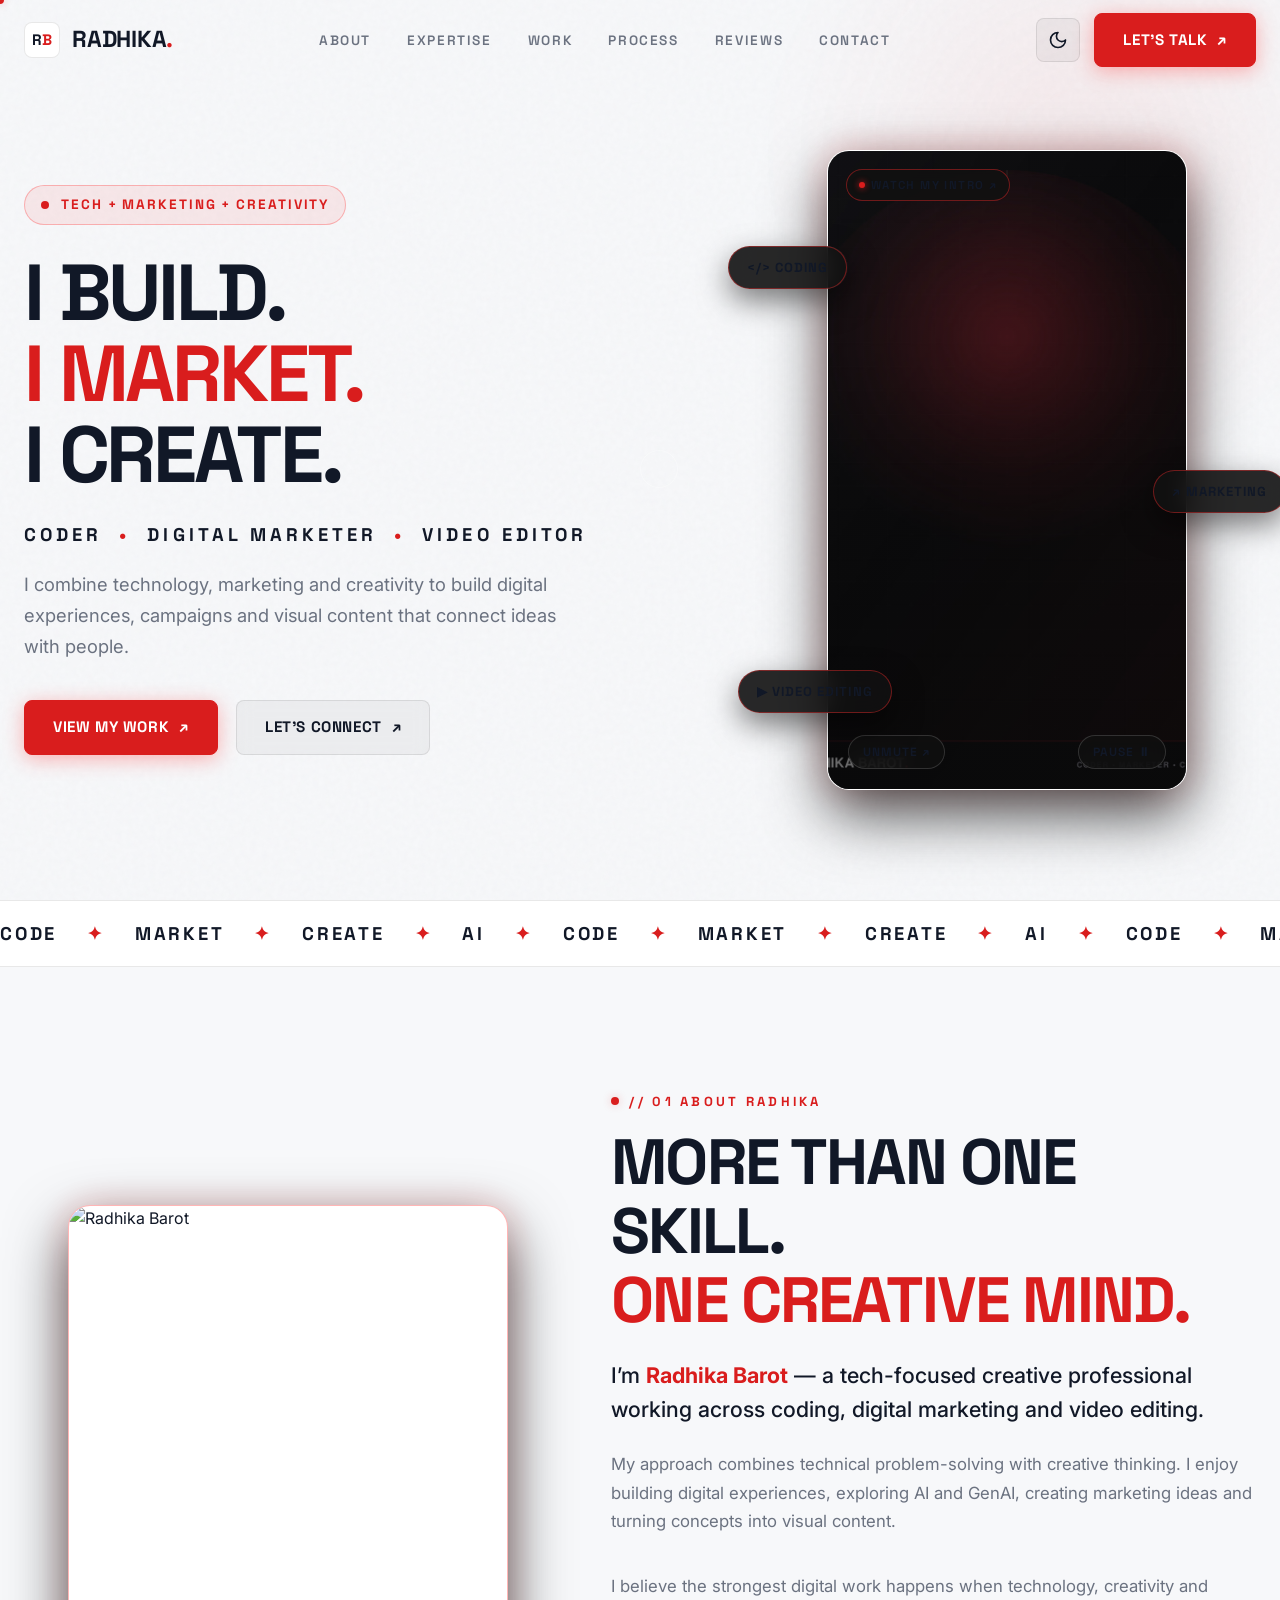
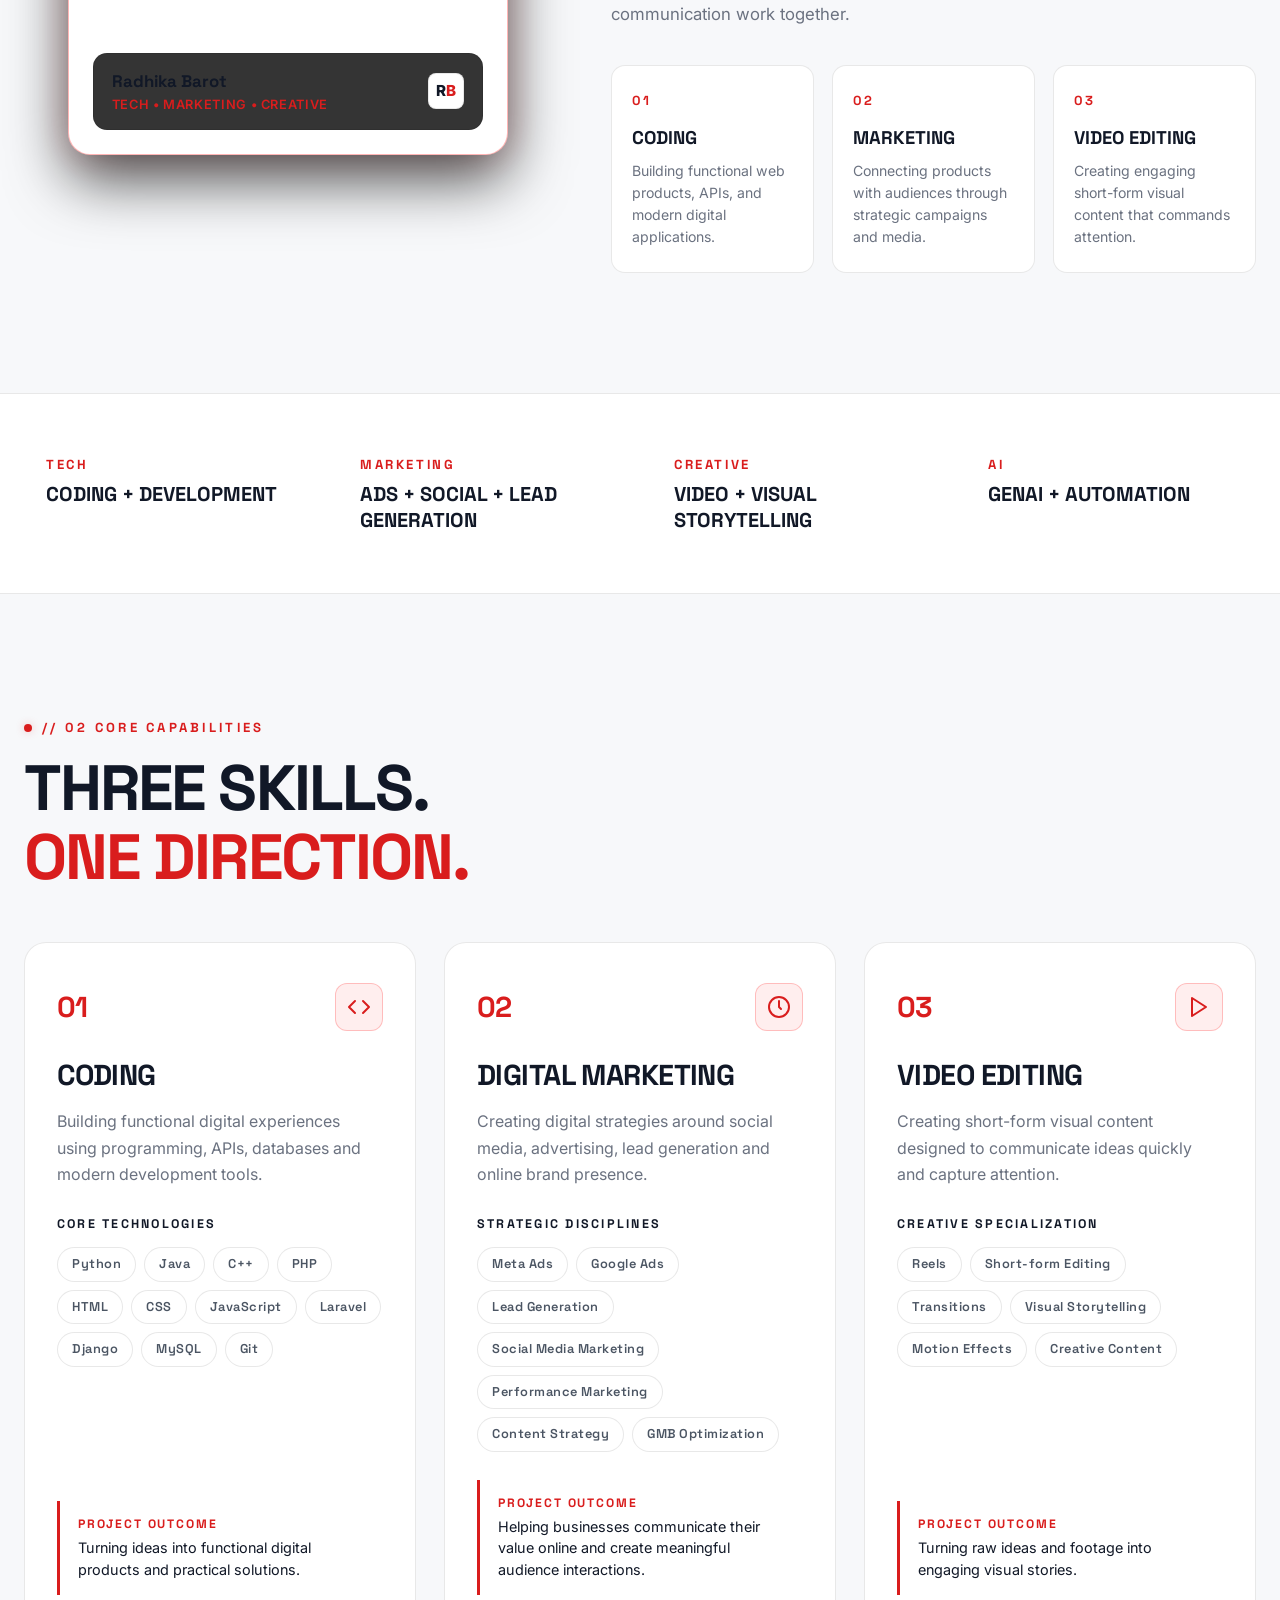
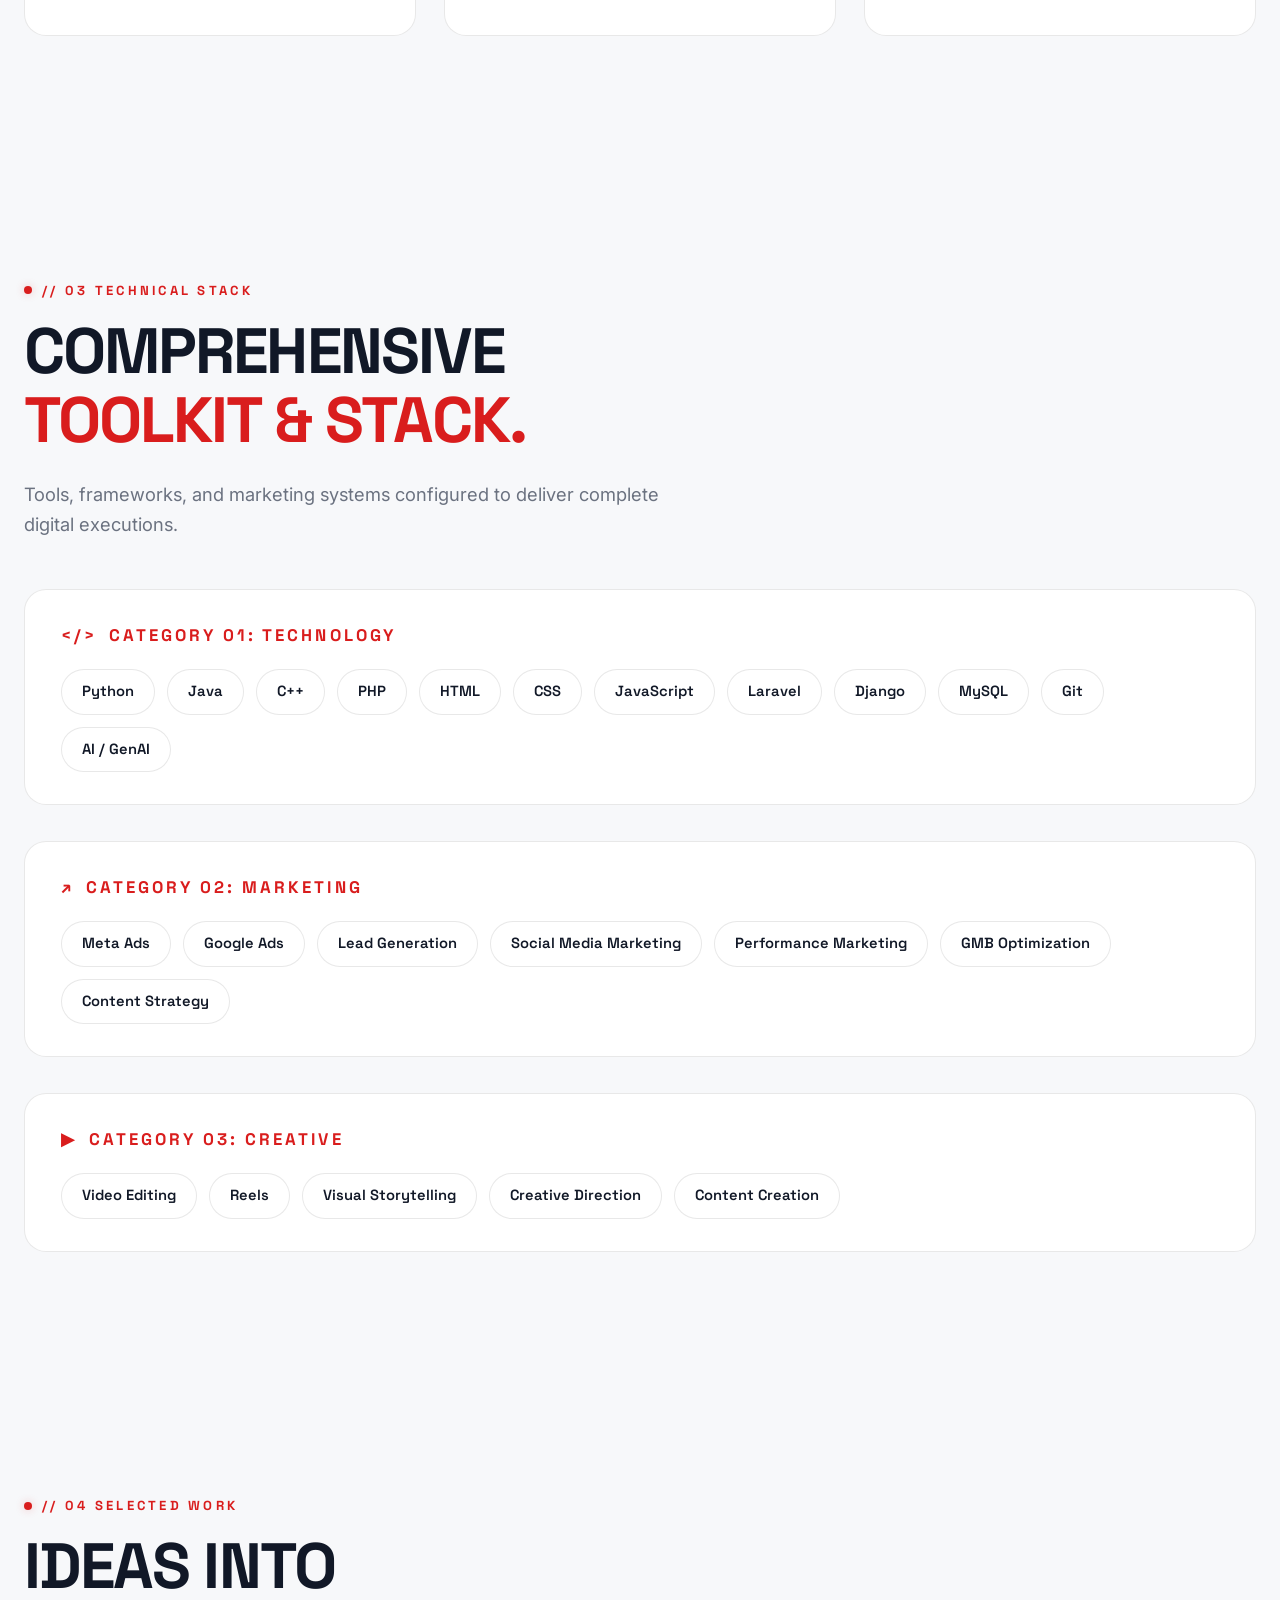
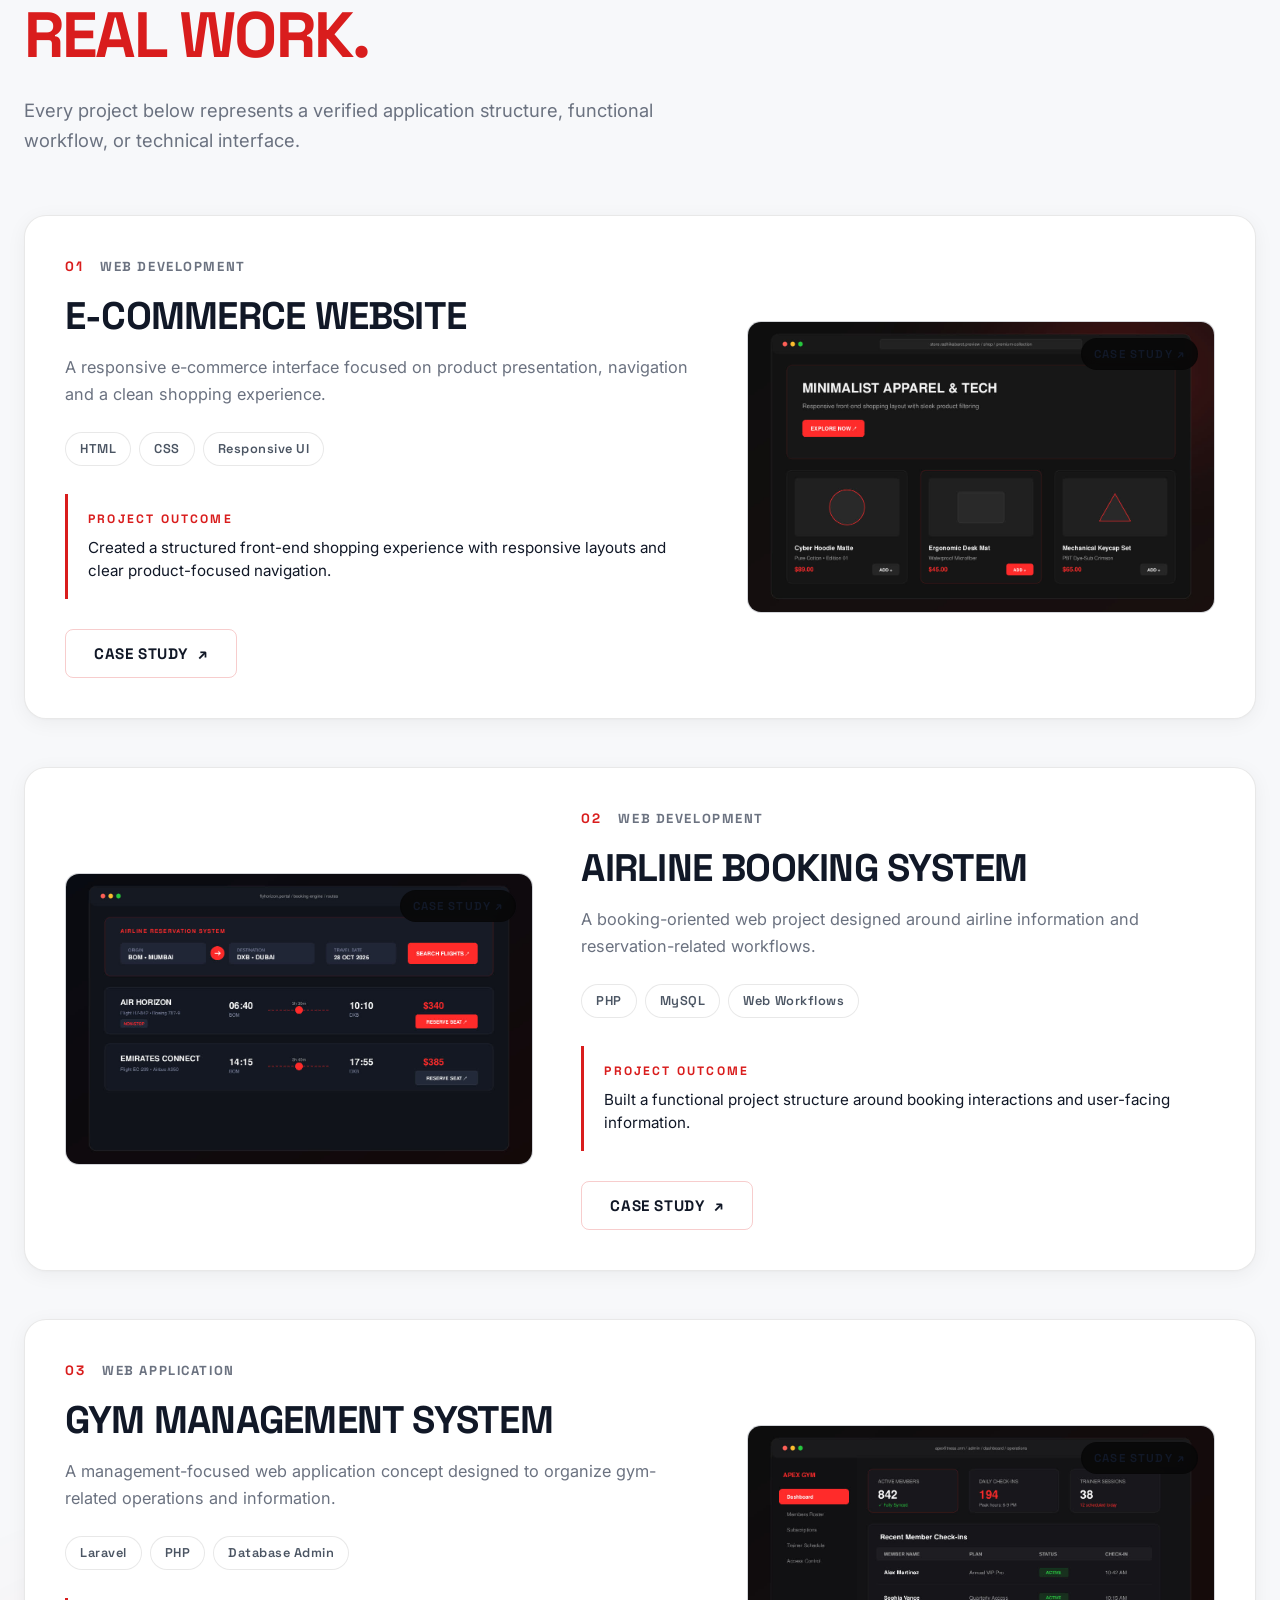
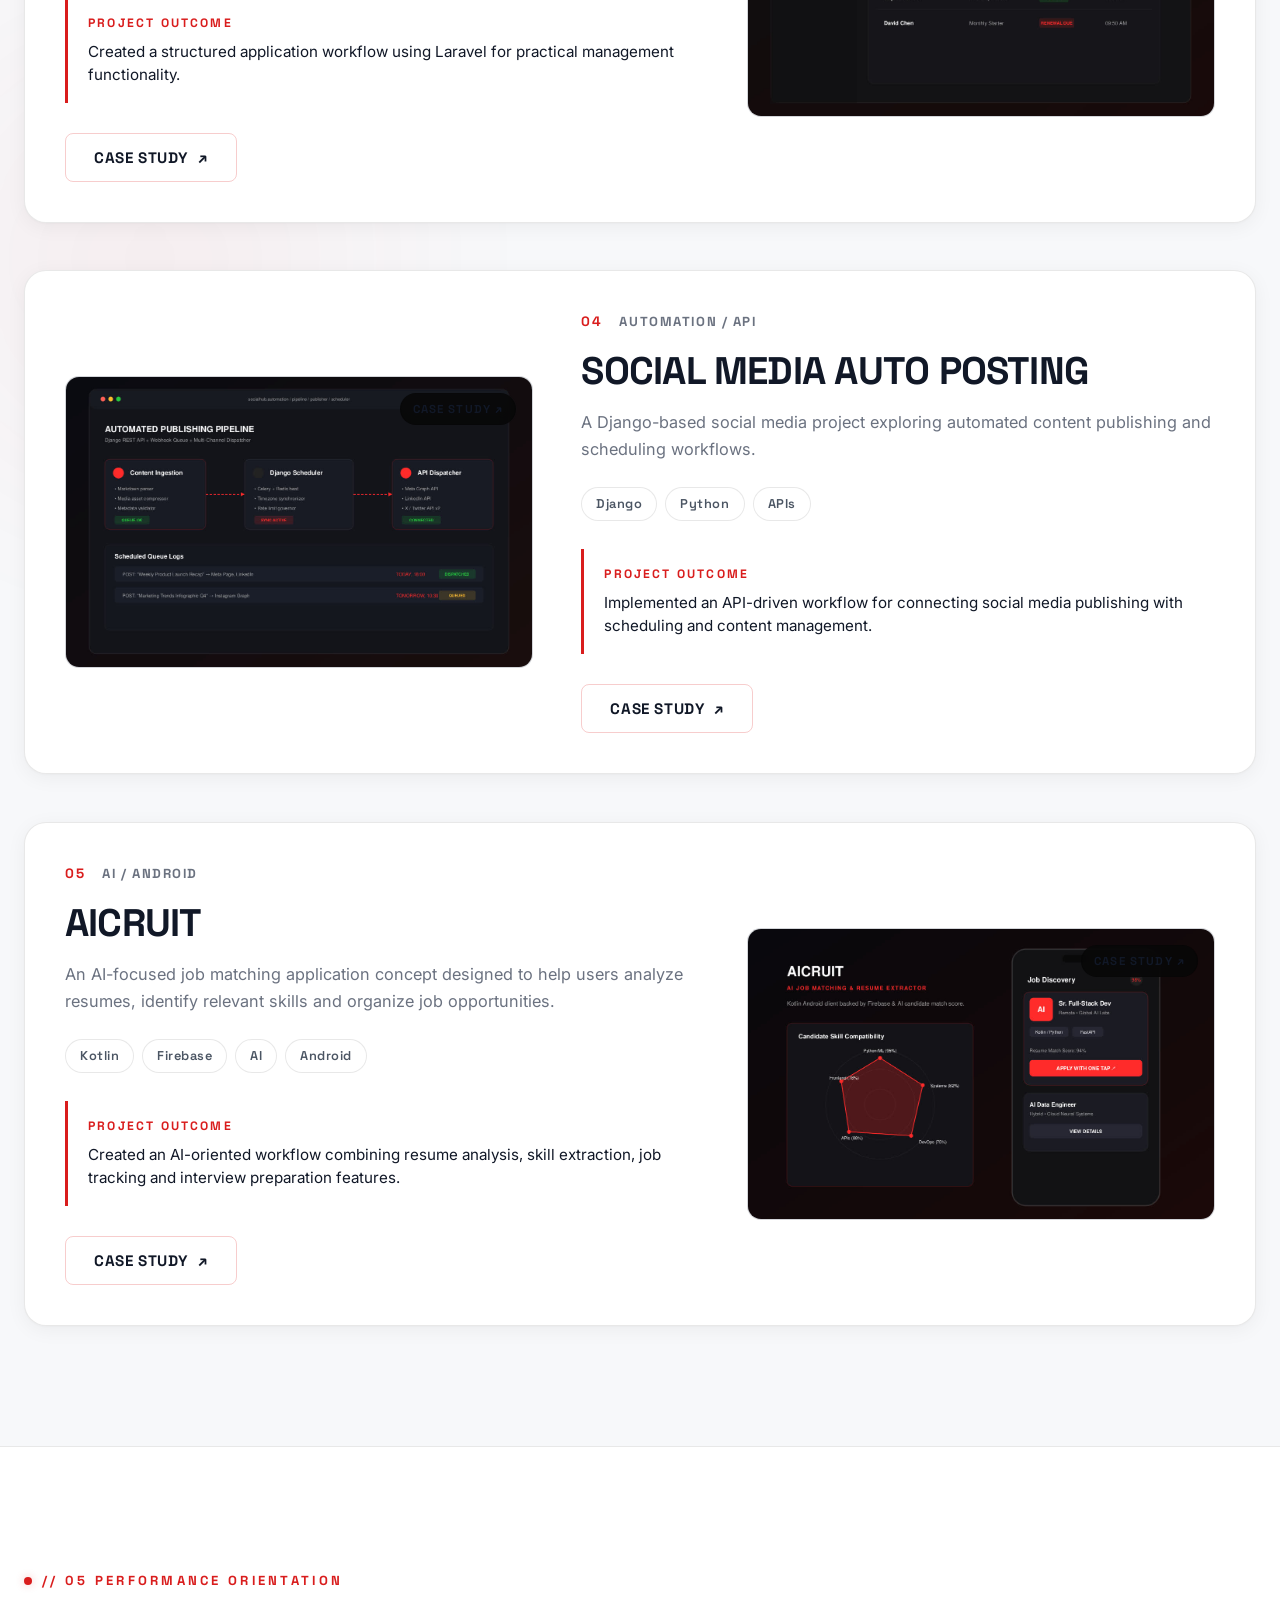
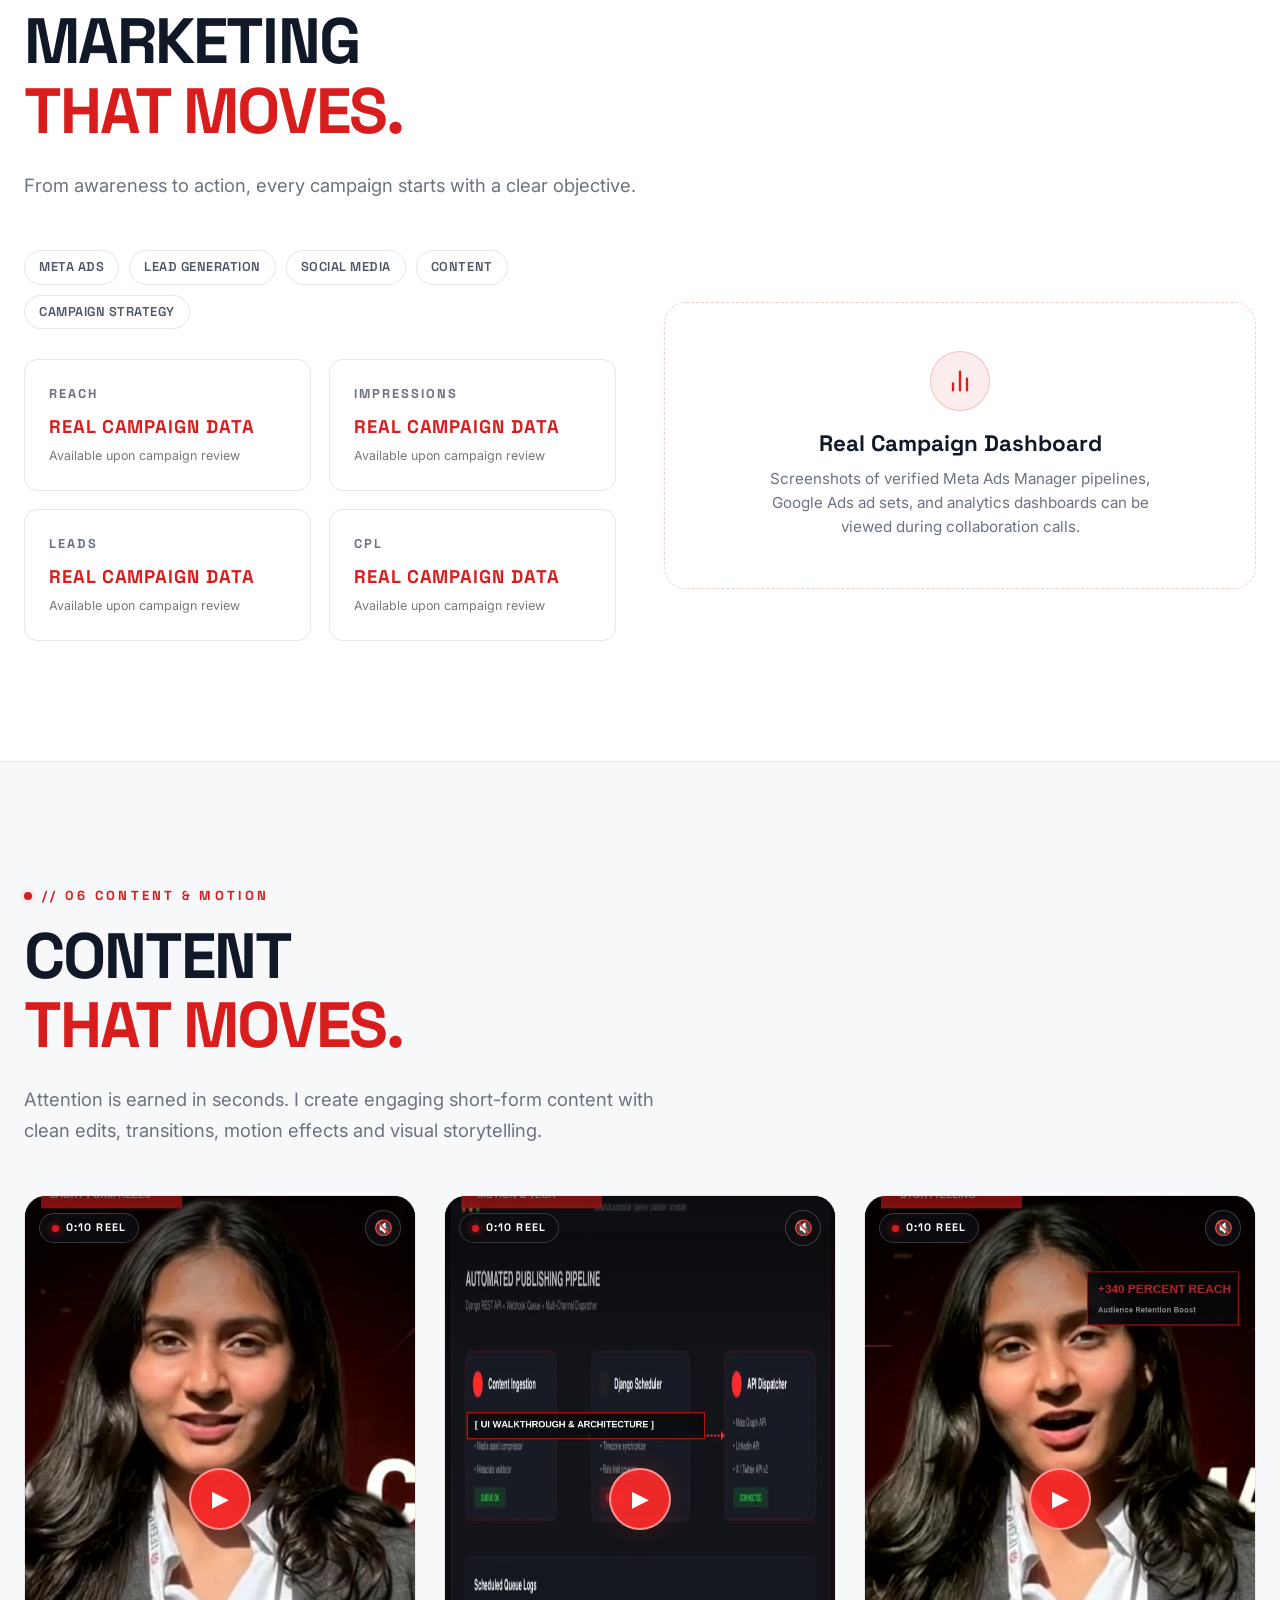
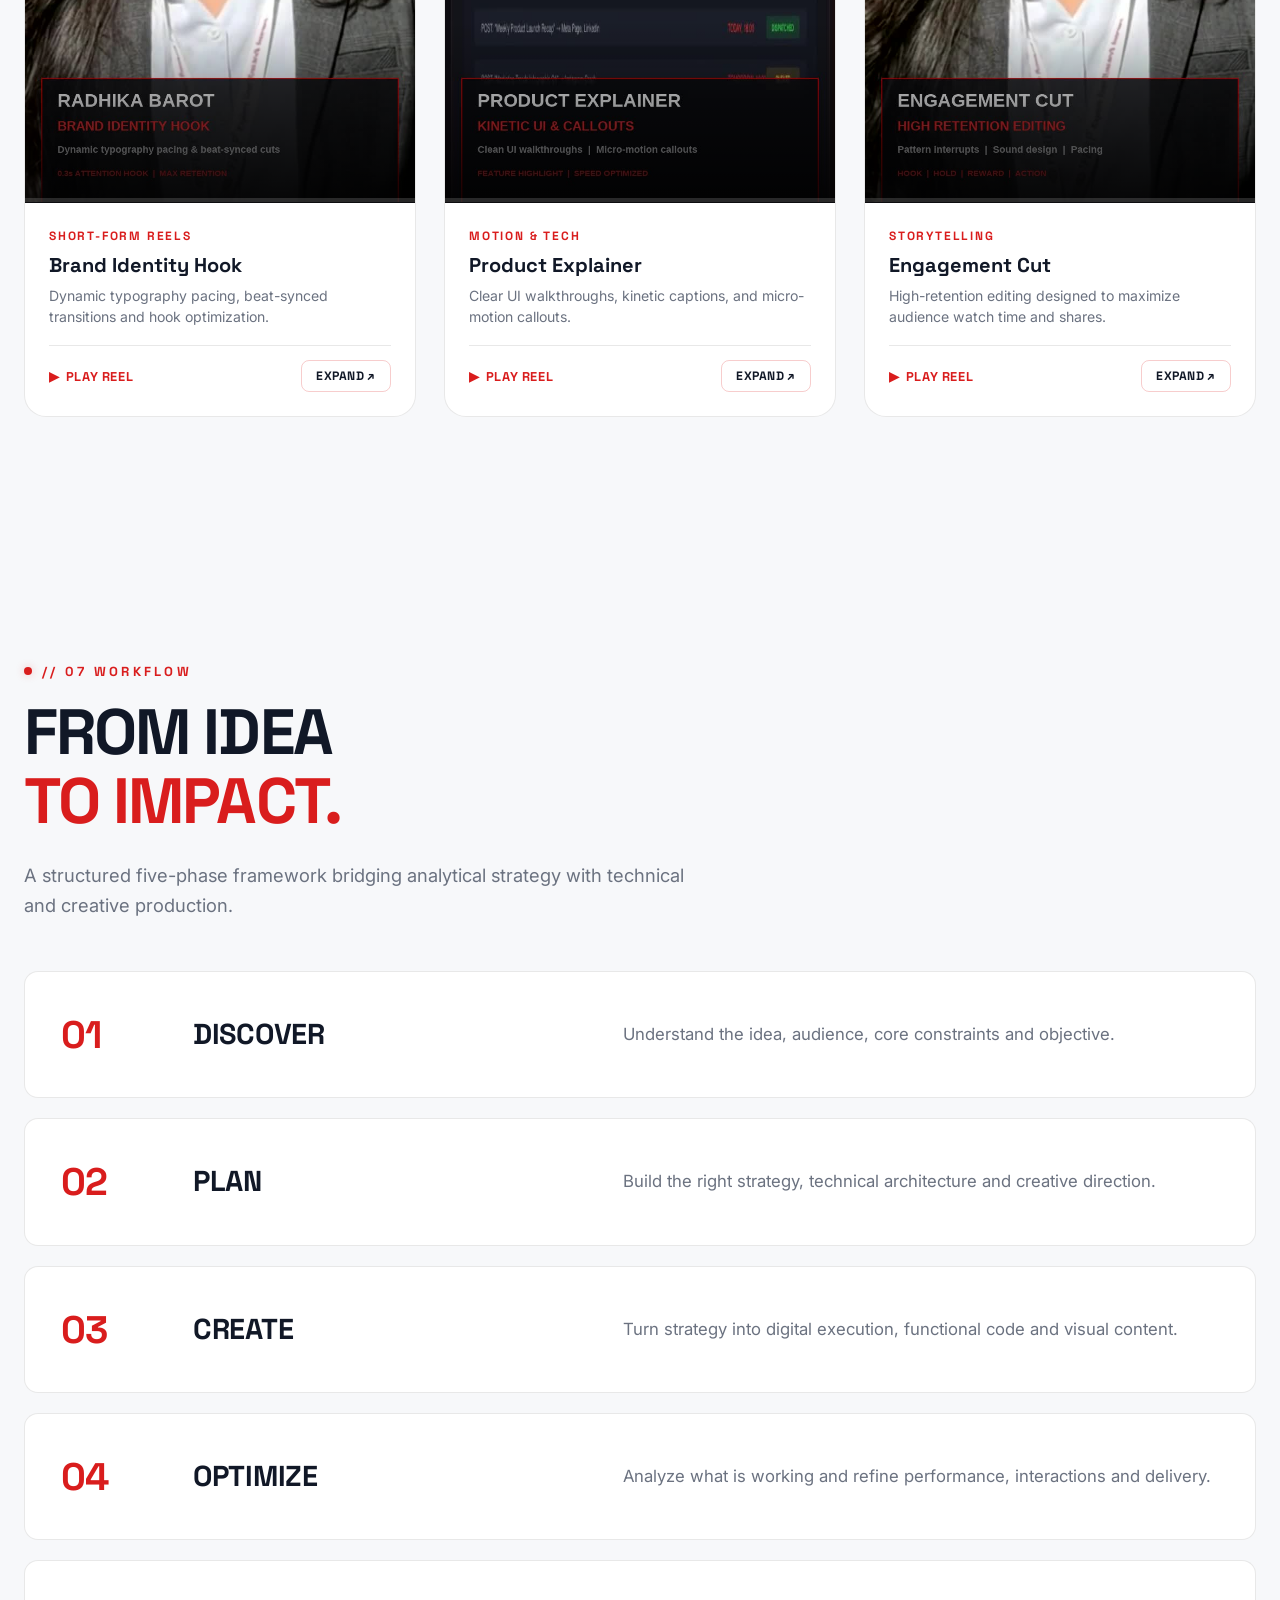
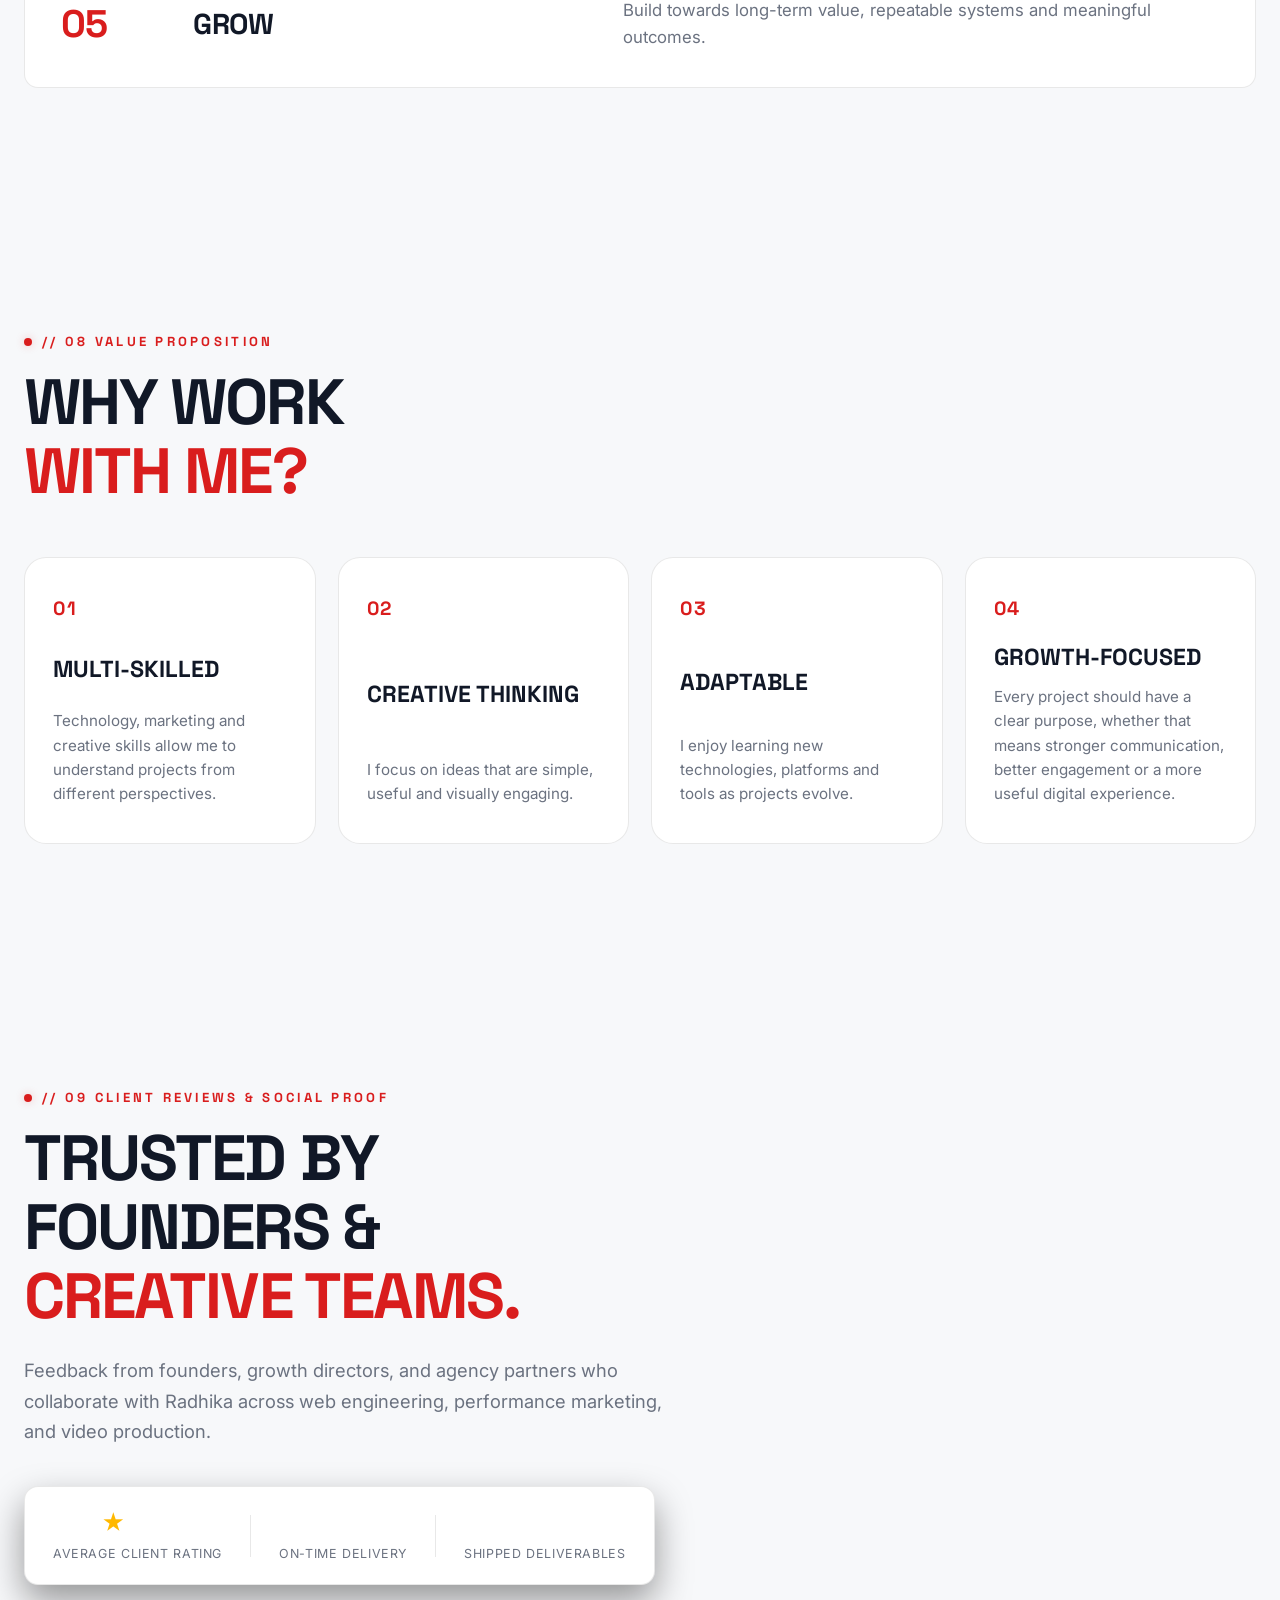
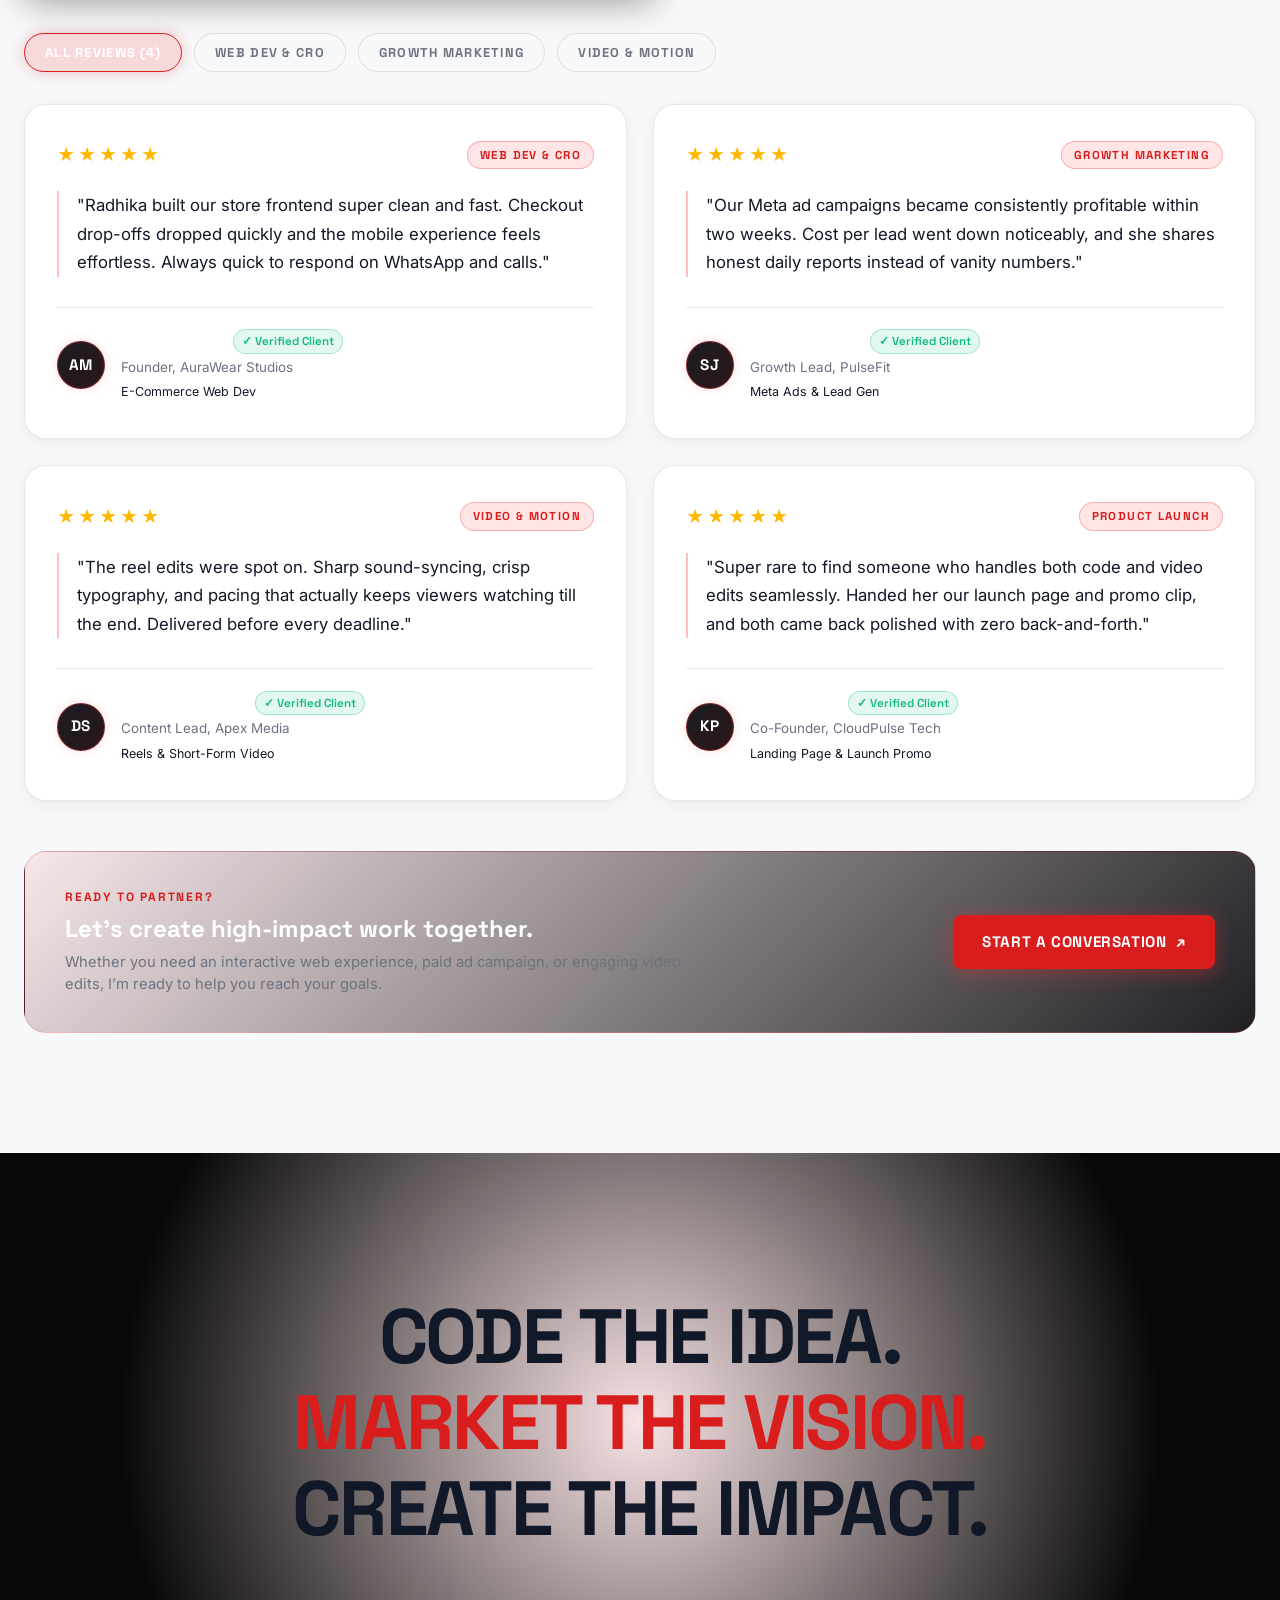
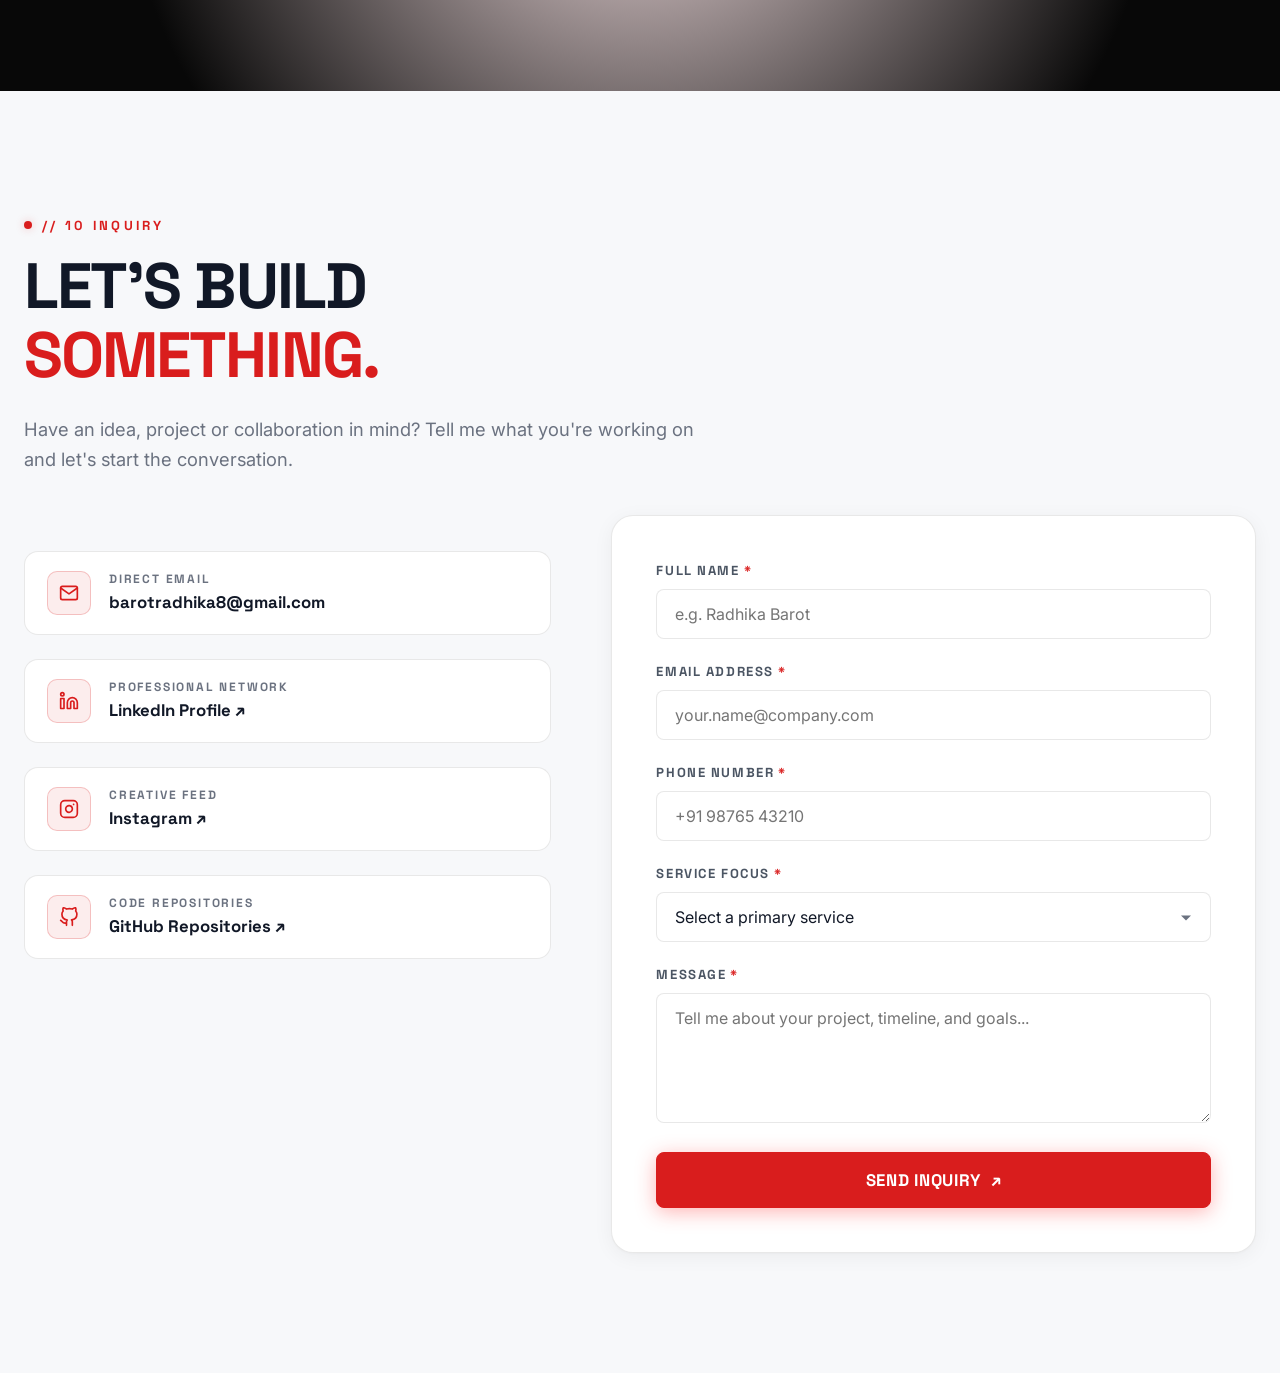
==== commit ea6b9d9a: "feat: implement interactive video reel section Add UI components and logic for a new video reels gri" ====
--- a/public/index.html
+++ b/public/index.html
@@ -1,14 +1,25 @@
 <!doctype html>
 <html lang="en">
   <head>
+    
+<!-- Google tag (gtag.js) -->
+<script async src="https://www.googletagmanager.com/gtag/js?id=AW-18470523422"></script>
+<script>
+  window.dataLayer = window.dataLayer || [];
+  function gtag(){dataLayer.push(arguments);}
+  gtag('js', new Date());
+
+  gtag('config', 'AW-18470523422');
+</script> 
+
     <meta charset="UTF-8" />
     <meta name="viewport" content="width=device-width, initial-scale=1.0" />
-    <title>Radhika Barot — Digital Marketing Consultant, Video Editor &amp; Coder</title>
+    <title>Radhika Barot — Portfolio</title>
     <meta name="description" content="Radhika Barot is a coder, digital marketer and video editor combining technology, creativity and marketing to build digital experiences and visual content." />
     
     <!-- Open Graph / Facebook -->
     <meta property="og:type" content="website" />
-    <meta property="og:title" content="Radhika Barot — Digital Marketing Consultant, Video Editor &amp; Coder" />
+    <meta property="og:title" content="Radhika Barot — Portfolio" />
     <meta property="og:description" content="Radhika Barot is a coder, digital marketer and video editor combining technology, creativity and marketing to build digital experiences and visual content." />
     <meta property="og:image" content="assets/images/radhika-profile.jpg" />
     
@@ -238,7 +249,7 @@
                 preload="metadata"
                 poster="assets/images/radhika-profile.jpg"
               >
-                <source src="assets/video/radhika-intro.mp4" type="video/mp4" />
+                <source src="assets/video/Create_a_premium_cinematic_per (online-video-cutter.com).mp4" type="video/mp4" />
                 Your browser does not support HTML5 video.
               </video>
 
@@ -276,7 +287,7 @@
             <div class="about-photo-wrapper reveal-fade-up">
               <div class="about-photo-frame" id="about-profile-card">
                 <img 
-                  src="assets/images/radhika-profile.jpg" 
+                  src="assets/images/Radhika_barot.jpeg" 
                   alt="Radhika Barot" 
                   class="about-photo-img" 
                   loading="lazy" 
@@ -891,48 +902,153 @@
           </div>
 
           <div class="video-reels-grid">
-            <!-- Reel Slot 01 -->
-            <div class="reel-card reveal-fade-up">
-              <div class="reel-visual-frame">
-                <video autoplay muted loop playsinline poster="assets/images/radhika-profile.jpg">
-                  <source src="assets/video/radhika-intro.mp4" type="video/mp4" />
+            <!-- Reel Slot 01: Brand Identity Hook -->
+            <div class="reel-card reveal-fade-up" data-reel-id="reel-1">
+              <div class="reel-visual-frame" title="Click to play / pause reel">
+                <video 
+                  class="reel-video-element"
+                  autoplay 
+                  muted 
+                  loop 
+                  playsinline 
+                  preload="metadata"
+                  poster="assets/images/reel-poster-1.jpg"
+                >
+                  <source src="assets/video/reel-brand-hook.mp4" type="video/mp4" />
                 </video>
-                <div class="reel-play-btn" aria-hidden="true">▶</div>
+                <div class="reel-visual-overlay" aria-hidden="true"></div>
+                <div class="reel-top-bar">
+                  <div class="reel-badge-pill">
+                    <span class="reel-badge-dot"></span>
+                    <span>0:10 REEL</span>
+                  </div>
+                  <button type="button" class="reel-action-btn reel-sound-btn" aria-label="Toggle sound" title="Toggle audio">
+                    <span class="sound-icon">🔇</span>
+                  </button>
+                </div>
+                <button type="button" class="reel-play-btn" aria-label="Play or pause video">▶</button>
+                <div class="reel-progress-wrap" aria-hidden="true">
+                  <div class="reel-progress-fill"></div>
+                </div>
               </div>
               <div class="reel-content">
                 <div class="reel-tag">SHORT-FORM REELS</div>
                 <h3 class="reel-title">Brand Identity Hook</h3>
                 <p class="reel-desc">Dynamic typography pacing, beat-synced transitions and hook optimization.</p>
-              </div>
-            </div>
-
-            <!-- Reel Slot 02 -->
-            <div class="reel-card reveal-fade-up">
-              <div class="reel-visual-frame">
-                <video autoplay muted loop playsinline poster="assets/images/project-socialhub.jpg">
-                  <source src="assets/video/radhika-intro.mp4" type="video/mp4" />
+                <div class="reel-actions-footer">
+                  <button type="button" class="reel-btn-play-trigger" aria-label="Toggle playback">
+                    <span class="trigger-icon">▶</span>
+                    <span class="trigger-text">PLAY REEL</span>
+                  </button>
+                  <button type="button" class="btn btn-outline-red reel-btn-expand" 
+                    data-reel-src="assets/video/reel-brand-hook.mp4"
+                    data-reel-title="Brand Identity Hook"
+                    data-reel-tag="SHORT-FORM REELS"
+                    data-reel-desc="Dynamic typography pacing, beat-synced transitions and hook optimization."
+                    aria-label="Expand reel in theater mode">
+                    <span>EXPAND ↗</span>
+                  </button>
+                </div>
+              </div>
+            </div>
+
+            <!-- Reel Slot 02: Product Explainer -->
+            <div class="reel-card reveal-fade-up" data-reel-id="reel-2">
+              <div class="reel-visual-frame" title="Click to play / pause reel">
+                <video 
+                  class="reel-video-element"
+                  autoplay 
+                  muted 
+                  loop 
+                  playsinline 
+                  preload="metadata"
+                  poster="assets/images/reel-poster-2.jpg"
+                >
+                  <source src="assets/video/reel-product-explainer.mp4" type="video/mp4" />
                 </video>
-                <div class="reel-play-btn" aria-hidden="true">▶</div>
+                <div class="reel-visual-overlay" aria-hidden="true"></div>
+                <div class="reel-top-bar">
+                  <div class="reel-badge-pill">
+                    <span class="reel-badge-dot"></span>
+                    <span>0:10 REEL</span>
+                  </div>
+                  <button type="button" class="reel-action-btn reel-sound-btn" aria-label="Toggle sound" title="Toggle audio">
+                    <span class="sound-icon">🔇</span>
+                  </button>
+                </div>
+                <button type="button" class="reel-play-btn" aria-label="Play or pause video">▶</button>
+                <div class="reel-progress-wrap" aria-hidden="true">
+                  <div class="reel-progress-fill"></div>
+                </div>
               </div>
               <div class="reel-content">
                 <div class="reel-tag">MOTION &amp; TECH</div>
                 <h3 class="reel-title">Product Explainer</h3>
                 <p class="reel-desc">Clear UI walkthroughs, kinetic captions, and micro-motion callouts.</p>
-              </div>
-            </div>
-
-            <!-- Reel Slot 03 -->
-            <div class="reel-card reveal-fade-up">
-              <div class="reel-visual-frame">
-                <video autoplay muted loop playsinline poster="assets/images/project-aicruit.jpg">
-                  <source src="assets/video/radhika-intro.mp4" type="video/mp4" />
+                <div class="reel-actions-footer">
+                  <button type="button" class="reel-btn-play-trigger" aria-label="Toggle playback">
+                    <span class="trigger-icon">▶</span>
+                    <span class="trigger-text">PLAY REEL</span>
+                  </button>
+                  <button type="button" class="btn btn-outline-red reel-btn-expand" 
+                    data-reel-src="assets/video/reel-product-explainer.mp4"
+                    data-reel-title="Product Explainer"
+                    data-reel-tag="MOTION &amp; TECH"
+                    data-reel-desc="Clear UI walkthroughs, kinetic captions, and micro-motion callouts."
+                    aria-label="Expand reel in theater mode">
+                    <span>EXPAND ↗</span>
+                  </button>
+                </div>
+              </div>
+            </div>
+
+            <!-- Reel Slot 03: Engagement Cut -->
+            <div class="reel-card reveal-fade-up" data-reel-id="reel-3">
+              <div class="reel-visual-frame" title="Click to play / pause reel">
+                <video 
+                  class="reel-video-element"
+                  autoplay 
+                  muted 
+                  loop 
+                  playsinline 
+                  preload="metadata"
+                  poster="assets/images/reel-poster-3.jpg"
+                >
+                  <source src="assets/video/reel-engagement-cut.mp4" type="video/mp4" />
                 </video>
-                <div class="reel-play-btn" aria-hidden="true">▶</div>
+                <div class="reel-visual-overlay" aria-hidden="true"></div>
+                <div class="reel-top-bar">
+                  <div class="reel-badge-pill">
+                    <span class="reel-badge-dot"></span>
+                    <span>0:10 REEL</span>
+                  </div>
+                  <button type="button" class="reel-action-btn reel-sound-btn" aria-label="Toggle sound" title="Toggle audio">
+                    <span class="sound-icon">🔇</span>
+                  </button>
+                </div>
+                <button type="button" class="reel-play-btn" aria-label="Play or pause video">▶</button>
+                <div class="reel-progress-wrap" aria-hidden="true">
+                  <div class="reel-progress-fill"></div>
+                </div>
               </div>
               <div class="reel-content">
                 <div class="reel-tag">STORYTELLING</div>
                 <h3 class="reel-title">Engagement Cut</h3>
                 <p class="reel-desc">High-retention editing designed to maximize audience watch time and shares.</p>
+                <div class="reel-actions-footer">
+                  <button type="button" class="reel-btn-play-trigger" aria-label="Toggle playback">
+                    <span class="trigger-icon">▶</span>
+                    <span class="trigger-text">PLAY REEL</span>
+                  </button>
+                  <button type="button" class="btn btn-outline-red reel-btn-expand" 
+                    data-reel-src="assets/video/reel-engagement-cut.mp4"
+                    data-reel-title="Engagement Cut"
+                    data-reel-tag="STORYTELLING"
+                    data-reel-desc="High-retention editing designed to maximize audience watch time and shares."
+                    aria-label="Expand reel in theater mode">
+                    <span>EXPAND ↗</span>
+                  </button>
+                </div>
               </div>
             </div>
           </div>
@@ -1098,19 +1214,19 @@
                 <div class="t-rating" aria-label="5 out of 5 stars">
                   <span class="t-star">★</span><span class="t-star">★</span><span class="t-star">★</span><span class="t-star">★</span><span class="t-star">★</span>
                 </div>
-                <span class="t-category-badge">WEB DEV & CRO</span>
+                <span class="t-category-badge">WEB DEV &amp; CRO</span>
               </div>
               
               <blockquote class="t-quote">
-                "Radhika completely revamped our online store architecture. Her rare combination of full-stack engineering and conversion psychology delivered a <strong>+38% lift in checkout completions</strong> in our first 45 days. Clean code, fast delivery, and real business results."
+                "Radhika built our store frontend super clean and fast. Checkout drop-offs dropped quickly and the mobile experience feels effortless. Always quick to respond on WhatsApp and calls."
               </blockquote>
 
               <div class="t-author">
                 <div class="t-avatar" aria-hidden="true">AM</div>
                 <div class="t-meta">
                   <div class="t-name">Aarav Mehta <span class="t-verified" title="Verified Client">✓ Verified Client</span></div>
-                  <div class="t-role">Founder & CEO, AuraWear Studios</div>
-                  <div class="t-project">Project: E-Commerce Store & CRO Architecture</div>
+                  <div class="t-role">Founder, AuraWear Studios</div>
+                  <div class="t-project">E-Commerce Web Dev</div>
                 </div>
               </div>
             </div>
@@ -1125,15 +1241,15 @@
               </div>
               
               <blockquote class="t-quote">
-                "Working with Radhika on our Meta Ads and lead generation funnel was a turning point for our user acquisition. She reduced our <strong>cost-per-lead by 42%</strong> while doubling trial sign-ups. She treats ad spend like it’s her own and tests obsessively."
+                "Our Meta ad campaigns became consistently profitable within two weeks. Cost per lead went down noticeably, and she shares honest daily reports instead of vanity numbers."
               </blockquote>
 
               <div class="t-author">
                 <div class="t-avatar" aria-hidden="true">SJ</div>
                 <div class="t-meta">
                   <div class="t-name">Sarah Jenkins <span class="t-verified" title="Verified Client">✓ Verified Client</span></div>
-                  <div class="t-role">Head of Growth, PulseFit Health</div>
-                  <div class="t-project">Project: Paid Acquisition & Funnel Tracking</div>
+                  <div class="t-role">Growth Lead, PulseFit</div>
+                  <div class="t-project">Meta Ads &amp; Lead Gen</div>
                 </div>
               </div>
             </div>
@@ -1144,19 +1260,19 @@
                 <div class="t-rating" aria-label="5 out of 5 stars">
                   <span class="t-star">★</span><span class="t-star">★</span><span class="t-star">★</span><span class="t-star">★</span><span class="t-star">★</span>
                 </div>
-                <span class="t-category-badge">VIDEO & MOTION</span>
+                <span class="t-category-badge">VIDEO &amp; MOTION</span>
               </div>
               
               <blockquote class="t-quote">
-                "Radhika's pacing, kinetic captions, and sound design took our technical product walkthroughs and turned them into viral social reels with over <strong>350,000 organic views</strong>. She grabs attention in the first 2 seconds and holds it to the final CTA."
+                "The reel edits were spot on. Sharp sound-syncing, crisp typography, and pacing that actually keeps viewers watching till the end. Delivered before every deadline."
               </blockquote>
 
               <div class="t-author">
                 <div class="t-avatar" aria-hidden="true">DS</div>
                 <div class="t-meta">
                   <div class="t-name">Devang Sharma <span class="t-verified" title="Verified Client">✓ Verified Client</span></div>
-                  <div class="t-role">Content Director, Apex Digital Media</div>
-                  <div class="t-project">Project: Short-Form Video Series & Motion Reels</div>
+                  <div class="t-role">Content Lead, Apex Media</div>
+                  <div class="t-project">Reels &amp; Short-Form Video</div>
                 </div>
               </div>
             </div>
@@ -1171,15 +1287,15 @@
               </div>
               
               <blockquote class="t-quote">
-                "Having one collaborator who can debug frontend code, build high-converting landing pages, and produce high-octane launch video assets saved our startup weeks of management overhead. Radhika is dependable, proactive, and exceptionally skilled."
+                "Super rare to find someone who handles both code and video edits seamlessly. Handed her our launch page and promo clip, and both came back polished with zero back-and-forth."
               </blockquote>
 
               <div class="t-author">
-                <div class="t-avatar" aria-hidden="true">ER</div>
+                <div class="t-avatar" aria-hidden="true">KP</div>
                 <div class="t-meta">
-                  <div class="t-name">Elena Rostova <span class="t-verified" title="Verified Client">✓ Verified Client</span></div>
-                  <div class="t-role">Co-Founder & CTO, CloudPulse Analytics</div>
-                  <div class="t-project">Project: Web App UI & Launch Campaign</div>
+                  <div class="t-name">Kunal Patel <span class="t-verified" title="Verified Client">✓ Verified Client</span></div>
+                  <div class="t-role">Co-Founder, CloudPulse Tech</div>
+                  <div class="t-project">Landing Page &amp; Launch Promo</div>
                 </div>
               </div>
             </div>
@@ -1383,6 +1499,22 @@
             <strong style="color: var(--white);">Role / Architecture:</strong> <span id="modal-role"></span>
           </div>
         </div>
+    </div>
+
+    <!-- ==================================================
+         17b. VIDEO REEL THEATER MODAL
+         ================================================== -->
+    <div class="modal-backdrop" id="reel-modal" role="dialog" aria-modal="true" aria-labelledby="reel-modal-title">
+      <div class="reel-modal-container">
+        <button type="button" class="modal-close-btn" id="reel-modal-close-btn" aria-label="Close reel player">✕</button>
+        <div class="reel-modal-player-wrap">
+          <video id="reel-modal-video" controls playsinline loop class="reel-modal-video-element"></video>
+        </div>
+        <div class="reel-modal-meta">
+          <span class="reel-tag" id="reel-modal-tag">SHORT-FORM REELS</span>
+          <h3 class="reel-title" id="reel-modal-title">Reel Title</h3>
+          <p class="reel-desc" id="reel-modal-desc">Reel description</p>
+        </div>
       </div>
     </div>
 
--- a/public/css/style.css
+++ b/public/css/style.css
@@ -2130,6 +2130,8 @@
   overflow: hidden;
   position: relative;
   transition: all var(--transition-smooth);
+  display: flex;
+  flex-direction: column;
 }
 
 .reel-card:hover {
@@ -2144,13 +2146,84 @@
   aspect-ratio: 9 / 14;
   background: #0E0E12;
   overflow: hidden;
-}
-
-.reel-visual-frame video, .reel-visual-frame img {
+  cursor: pointer;
+  border-bottom: 1px solid var(--border);
+}
+
+.reel-visual-frame video {
   width: 100%;
   height: 100%;
   object-fit: cover;
   display: block;
+  background: #0A0A0E;
+}
+
+.reel-visual-overlay {
+  position: absolute;
+  inset: 0;
+  background: linear-gradient(180deg, rgba(0,0,0,0.5) 0%, transparent 30%, transparent 70%, rgba(0,0,0,0.85) 100%);
+  pointer-events: none;
+  transition: opacity var(--transition-fast);
+}
+
+.reel-top-bar {
+  position: absolute;
+  top: 14px;
+  left: 14px;
+  right: 14px;
+  display: flex;
+  justify-content: space-between;
+  align-items: center;
+  z-index: 6;
+}
+
+.reel-badge-pill {
+  font-family: var(--font-heading);
+  font-size: 0.68rem;
+  font-weight: 800;
+  letter-spacing: 0.1em;
+  padding: 5px 12px;
+  border-radius: 9999px;
+  background: rgba(14, 14, 18, 0.85);
+  backdrop-filter: blur(8px);
+  border: 1px solid rgba(255, 255, 255, 0.18);
+  color: #FFF;
+  display: flex;
+  align-items: center;
+  gap: 7px;
+  text-transform: uppercase;
+}
+
+.reel-badge-dot {
+  width: 7px;
+  height: 7px;
+  border-radius: 50%;
+  background: var(--red);
+  box-shadow: 0 0 8px var(--red);
+  animation: pulse-dot 2s infinite ease-in-out;
+}
+
+.reel-action-btn {
+  width: 36px;
+  height: 36px;
+  border-radius: 50%;
+  background: rgba(14, 14, 18, 0.85);
+  backdrop-filter: blur(8px);
+  border: 1px solid rgba(255, 255, 255, 0.2);
+  color: #FFF;
+  display: flex;
+  align-items: center;
+  justify-content: center;
+  cursor: pointer;
+  font-size: 0.95rem;
+  transition: all var(--transition-fast);
+}
+
+.reel-action-btn:hover {
+  background: var(--red);
+  border-color: var(--red);
+  transform: scale(1.1);
+  box-shadow: 0 0 15px var(--red-glow);
 }
 
 .reel-play-btn {
@@ -2158,26 +2231,62 @@
   top: 50%;
   left: 50%;
   transform: translate(-50%, -50%);
-  width: 58px;
-  height: 58px;
+  width: 62px;
+  height: 62px;
   border-radius: 50%;
-  background: rgba(255, 43, 43, 0.9);
-  border: 1px solid rgba(255, 255, 255, 0.3);
+  background: rgba(255, 43, 43, 0.92);
+  border: 2px solid rgba(255, 255, 255, 0.5);
   color: #FFF;
   display: flex;
   align-items: center;
   justify-content: center;
-  font-size: 1.2rem;
-  box-shadow: 0 0 20px var(--red-glow);
-  transition: transform var(--transition-fast);
-}
-
-.reel-card:hover .reel-play-btn {
+  font-size: 1.35rem;
+  box-shadow: 0 0 25px var(--red-glow);
+  transition: all var(--transition-fast);
+  z-index: 5;
+  cursor: pointer;
+}
+
+.reel-visual-frame:hover .reel-play-btn {
   transform: translate(-50%, -50%) scale(1.12);
+  background: #FF2B2B;
+}
+
+.reel-visual-frame.is-playing .reel-play-btn {
+  opacity: 0;
+  pointer-events: none;
+  transform: translate(-50%, -50%) scale(0.85);
+}
+
+.reel-visual-frame.is-playing:hover .reel-play-btn {
+  opacity: 0.9;
+  pointer-events: auto;
+  transform: translate(-50%, -50%) scale(1);
+}
+
+.reel-progress-wrap {
+  position: absolute;
+  bottom: 0;
+  left: 0;
+  width: 100%;
+  height: 4px;
+  background: rgba(255, 255, 255, 0.15);
+  z-index: 6;
+}
+
+.reel-progress-fill {
+  height: 100%;
+  width: 0%;
+  background: var(--red);
+  box-shadow: 0 0 8px var(--red);
+  transition: width 0.15s linear;
 }
 
 .reel-content {
   padding: 24px;
+  display: flex;
+  flex-direction: column;
+  flex-grow: 1;
 }
 
 .reel-tag {
@@ -2200,6 +2309,42 @@
   font-size: 0.88rem;
   color: var(--muted);
   line-height: 1.5;
+  margin-bottom: 18px;
+  flex-grow: 1;
+}
+
+.reel-actions-footer {
+  display: flex;
+  align-items: center;
+  justify-content: space-between;
+  padding-top: 14px;
+  border-top: 1px solid var(--border);
+  gap: 12px;
+}
+
+.reel-btn-play-trigger {
+  font-family: var(--font-heading);
+  font-size: 0.8rem;
+  font-weight: 700;
+  letter-spacing: 0.05em;
+  color: var(--red);
+  background: none;
+  border: none;
+  cursor: pointer;
+  display: flex;
+  align-items: center;
+  gap: 6px;
+  padding: 6px 0;
+  transition: color var(--transition-fast);
+}
+
+.reel-btn-play-trigger:hover {
+  color: #FFF;
+}
+
+.reel-btn-expand {
+  font-size: 0.76rem !important;
+  padding: 7px 14px !important;
 }
 
 @media (max-width: 992px) {
@@ -2209,6 +2354,37 @@
     margin-left: auto;
     margin-right: auto;
   }
+}
+
+/* Video Reel Lightbox Modal */
+.reel-modal-container {
+  background: var(--card);
+  border: 1px solid var(--border);
+  border-radius: var(--radius-lg);
+  max-width: 440px;
+  width: 90%;
+  position: relative;
+  overflow: hidden;
+  box-shadow: 0 30px 80px rgba(0, 0, 0, 0.8), 0 0 40px rgba(255, 43, 43, 0.25);
+  animation: modal-enter 0.3s cubic-bezier(0.16, 1, 0.3, 1);
+}
+
+.reel-modal-player-wrap {
+  width: 100%;
+  aspect-ratio: 9 / 14;
+  background: #000;
+  position: relative;
+}
+
+.reel-modal-video-element {
+  width: 100%;
+  height: 100%;
+  object-fit: contain;
+  display: block;
+}
+
+.reel-modal-meta {
+  padding: 20px 24px 24px;
 }
 
 /* ==================================================
